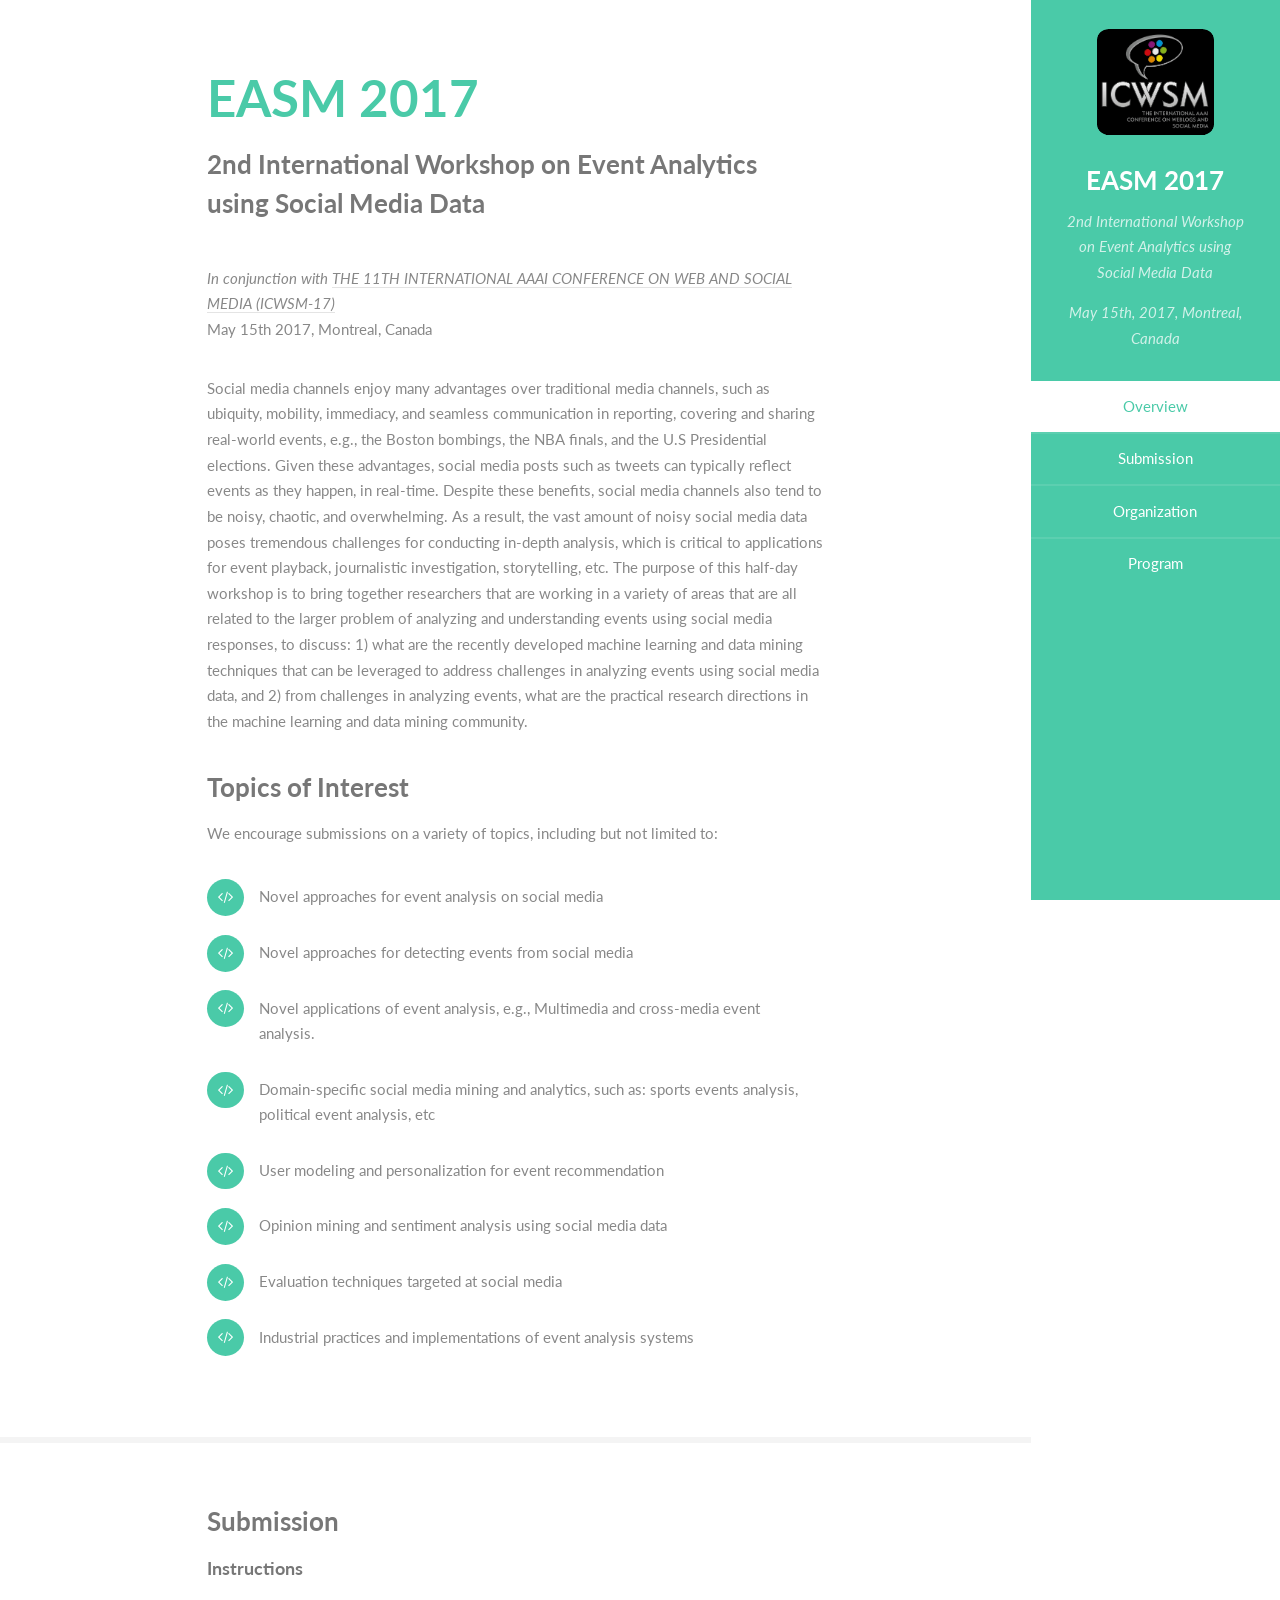
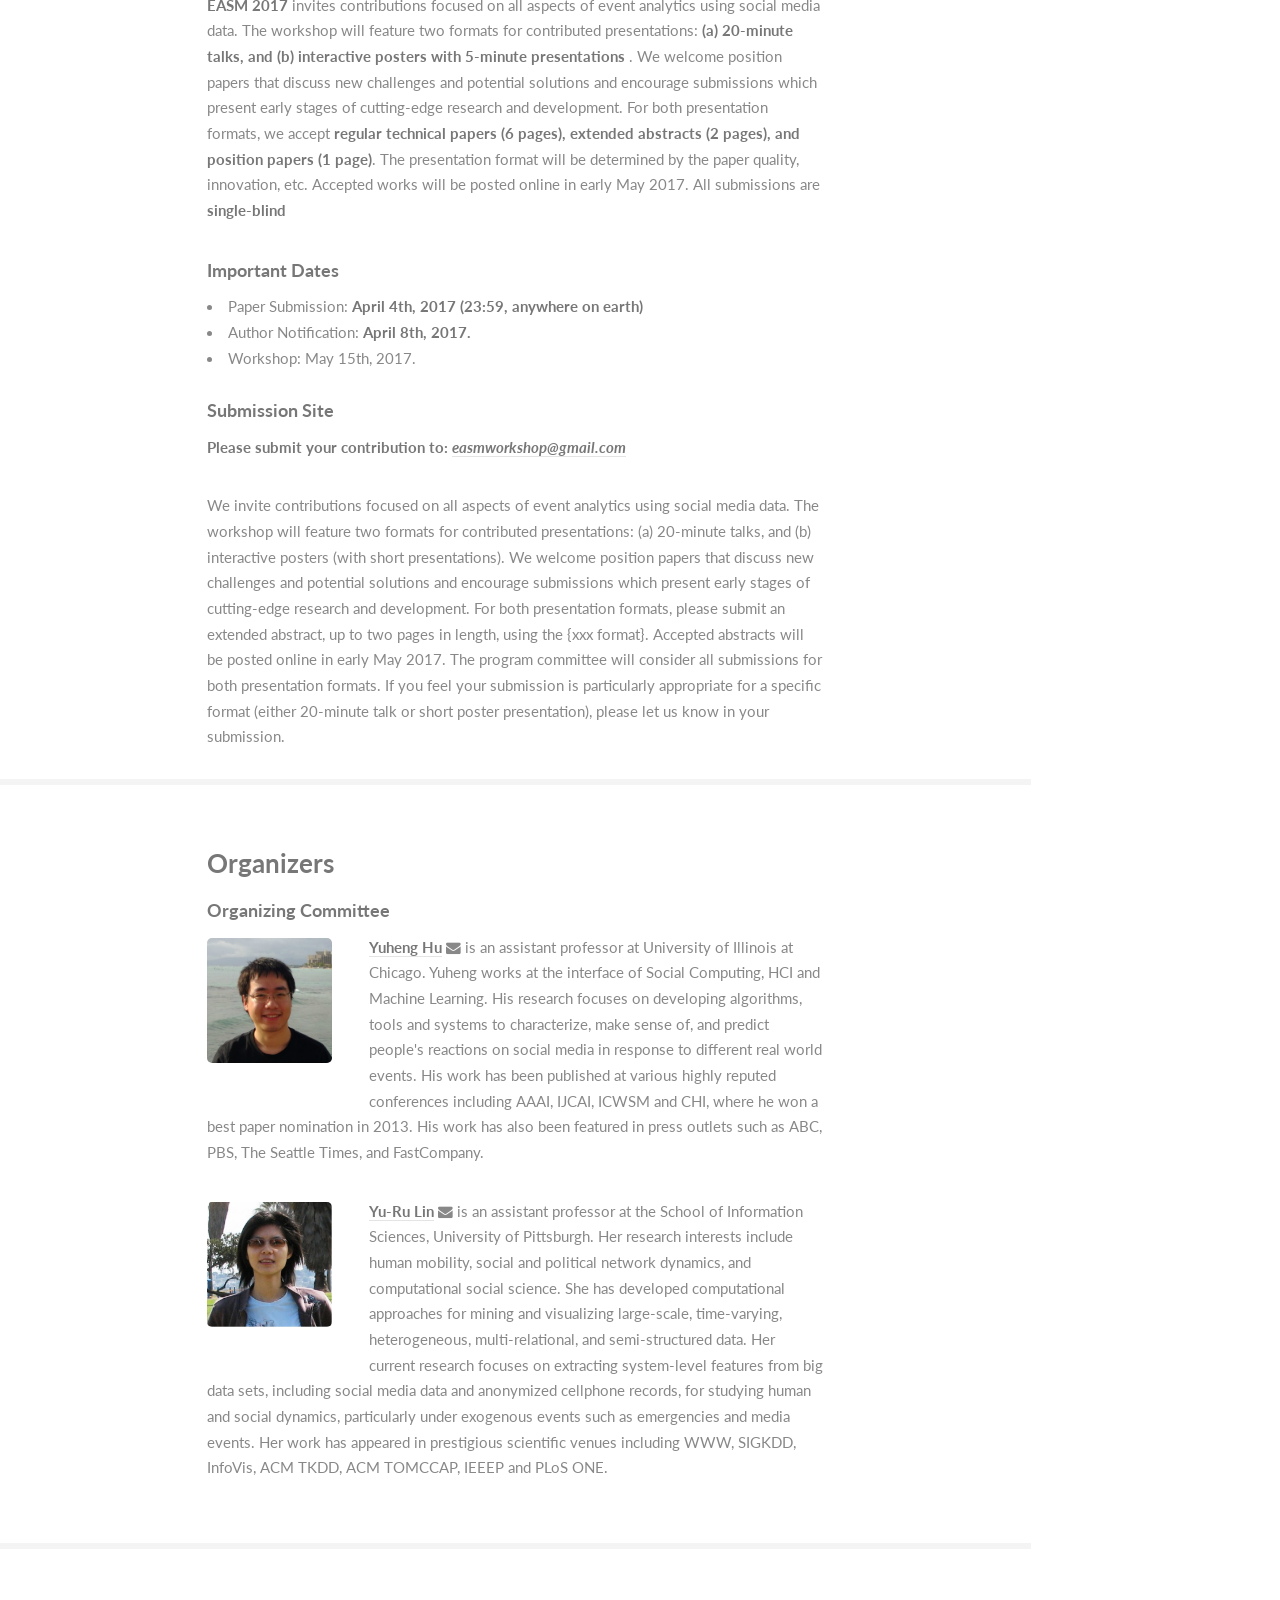
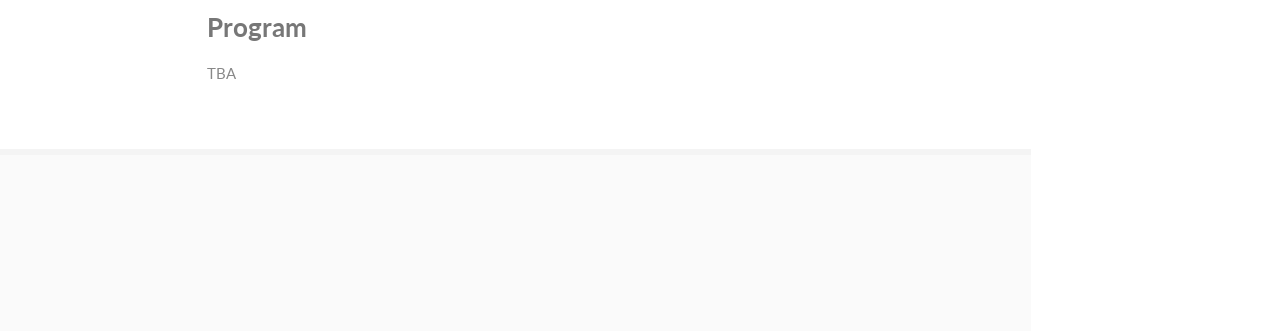
==== index.html @ 1b5650b8 "f" ====
<!DOCTYPE HTML>
<html>
	<head>
		<title>EASM 2017: 2nd International Workshop on Event Analytics using Social Media Data</title>
		<meta http-equiv="content-type" content="text/html; charset=utf-8" />
		<meta name="description" content="" />
		<meta name="keywords" content="" />
		<!--[if lte IE 8]><script src="css/ie/html5shiv.js"></script><![endif]-->
		<script src="js/jquery.min.js"></script>
		<script src="js/jquery.scrollzer.min.js"></script>
		<script src="js/jquery.scrolly.min.js"></script>
		<script src="js/skel.min.js"></script>
		<script src="js/skel-layers.min.js"></script>
		<script src="js/init.js"></script>
		<noscript>
			<link rel="stylesheet" href="css/skel.css" />
			<link rel="stylesheet" href="css/style.css" />
			<link rel="stylesheet" href="css/style-xlarge.css" />
		</noscript>
		<!--[if lte IE 8]><link rel="stylesheet" href="css/ie/v8.css" /><![endif]-->
	</head>
	<body>
		<div id="wrapper">

			<!-- Header -->
				<section id="header" class="skel-layers-fixed">
					<header>
						<span class="image avatar"><img src="images/icwsm.jpg" alt="" /></span>
						<h1 id="logo"><a href="#">EASM 2017</a></h1>
						<p>2nd International Workshop on Event Analytics using Social Media Data</p>
						<p>May 15th, 2017, Montreal, Canada
					</header>
					<nav id="nav">
						<ul>
							<li><a href="#one" class="active">Overview</a></li>
							<li><a href="#two">Submission</a></li>
							<li><a href="#three">Organization</a></li>
							<li><a href="#four">Program</a></li>
						</ul>
					</nav>
					<footer>
					</footer>
				</section>

			<!-- Main -->
				<div id="main">

					<!-- One -->
						<section id="one">
							<div class="container">
								<header class="major">
									<h2>EASM 2017</h2>
									<p>2nd International Workshop on Event Analytics using Social Media Data<br />
								</header>
								<p><i>In conjunction with <a href="http://www.icwsm.org/2017/index.php">THE 11TH INTERNATIONAL AAAI CONFERENCE ON WEB AND SOCIAL MEDIA (ICWSM-17) </a> </i> <br />
									May 15th 2017, Montreal, Canada</p>
								<p>Social media channels enjoy many advantages over traditional media channels, such as ubiquity, mobility, immediacy, and seamless communication in reporting, covering and sharing real-world events, e.g., the Boston bombings, the NBA finals, and the U.S Presidential elections. Given these advantages, social media posts such as tweets can typically reflect events as they happen, in real-time. Despite these benefits, social media channels also tend to be noisy, chaotic, and overwhelming. As a result, the vast amount of noisy social media data poses tremendous challenges for conducting in-depth analysis, which is critical to applications for event playback, journalistic investigation, storytelling, etc. 

								The purpose of this half-day workshop is to bring together researchers that are working in a variety of areas that are all related to the larger problem of analyzing and understanding events using social media responses, to discuss: 1) what are the recently developed machine learning and data mining techniques that can be leveraged to address challenges in analyzing events using social media data, and 2) from challenges in analyzing events, what are the practical research directions in the machine learning and data mining community. 
							</p>
							<h3>Topics of Interest</h3>
								<p>We encourage submissions on a variety of topics, including but not limited to:</p>
								<ul class="feature-icons2">
									<li class="fa-code">Novel approaches for event analysis on social media</li>
									<li class="fa-code">Novel approaches for detecting events from social media</li>
									<li class="fa-code"> Novel applications of event analysis, e.g., Multimedia and cross-media event analysis.
									<li class="fa-code"> Domain-specific social media mining and analytics, such as: sports events analysis, political event analysis, etc</li>
									<li class="fa-code"> User modeling and personalization for event recommendation</li>
									<li class="fa-code"> Opinion mining and sentiment analysis using social media data</li>
									<li class="fa-code"> Evaluation techniques targeted at social media</li>
									<li class="fa-code"> Industrial practices and implementations of event analysis systems</li>
								</ul>
							</div>

						</section>

					<!-- Two -->				
						<section id="two">
							<div class="container">
								<h3>Submission</h3>
								<h4>Instructions</h4>
								<p><b>EASM 2017</b> invites contributions focused on all aspects of event analytics using social media data. The workshop will feature two formats for contributed presentations: <b>(a) 20-minute talks, and (b) interactive posters with 5-minute presentations </b>. We welcome position papers that discuss new challenges and potential solutions and encourage submissions which present early stages of cutting-edge research and development. For both presentation formats, we accept <b>regular technical papers (6 pages), extended abstracts (2 pages), and position papers (1 page)</b>. The presentation format will be determined by the paper quality, innovation, etc. Accepted works will be posted online in early May 2017. All submissions are <b>single-blind</b></p>

								<h4>Important Dates</h4>
								<li>Paper Submission: <b>April 4th, 2017 (23:59, anywhere on earth)</b></li>
								<li>Author Notification: <b>April 8th, 2017.</b></li>
								<li>Workshop: May 15th, 2017.</li>


							</br>
								<h4>Submission Site </h4>
								<p><b>Please submit your contribution to: <a href='mailto: easmworkshop@gmail.com'><i>easmworkshop@gmail.com</i></a></b></p>
								 
We invite contributions focused on all aspects of event analytics using social media data. The workshop will feature two formats for contributed presentations: 
(a) 20-minute talks, and (b) interactive posters (with short presentations). We welcome position papers that discuss new challenges and potential solutions and encourage submissions which present early stages of cutting-edge research and development.

For both presentation formats, please submit an extended abstract, up to two pages in length, using the {xxx format}. Accepted abstracts will be posted online in early May 2017.

The program committee will consider all submissions for both presentation formats. If you feel your submission is particularly appropriate for a specific format (either 20-minute talk or short poster presentation), please let us know in your submission. 

							</div>
						</section>

					<!-- Four -->
						<section id="three">
							<div class="container">
								<h3>Organizers</h3>
								<h4>Organizing Committee</h4>
								<p><span class="image left"><img src="images/yh.jpg" alt="yh" height="125" width="125"></span>
								<a href="http://yuhenghu.com" target="blank"><b>Yuheng Hu</b></a>
								<a href="mailto:yuhenghu@gmail.com" class="icon fa-envelope" target="blank"><span class="label">Email</span></a> is an assistant professor at University of Illinois at Chicago. Yuheng works at the interface of Social Computing, HCI and Machine Learning. His research focuses on developing algorithms, tools and systems to characterize, make sense of, and predict people's reactions on social media in response to different real world events. His work has been published at various highly reputed conferences including AAAI, IJCAI, ICWSM and CHI, where he won a best paper nomination in 2013. His work has also been featured in press outlets such as ABC, PBS, The Seattle Times, and FastCompany. </p>

								<p><span class="image left"><img src="images/yr.jpg" alt="yr" height="125" width="125"></span>
								<a href="http://www.yurulin.com/" target="blank"><b>Yu-Ru Lin</b></a>
								<a href="mailto:yurulin@pitt.edu" class="icon fa-envelope" target="blank"><span class="label">Email</span></a> is an assistant professor at the School of Information Sciences, University of Pittsburgh. Her research interests include human mobility, social and political network dynamics, and computational social science. She has developed computational approaches for mining and visualizing large-scale, time-varying, heterogeneous, multi-relational, and semi-structured data. Her current research focuses on extracting system-level features from big data sets, including social media data and anonymized cellphone records, for studying human and social dynamics, particularly under exogenous events such as emergencies and media events. Her work has appeared in prestigious scientific venues including WWW, SIGKDD, InfoVis, ACM TKDD, ACM TOMCCAP, IEEEP and PLoS ONE.</p>
	
							</div>
						</section>

						<section id="four">
							<div class="container">
								<h3>Program</h3>
								<p>
								TBA
								</p>
							</div>
						</section>		
				
			<!-- Footer -->
				<section id="footer">
					<div class="container">
					
					</div>
				</section>

		</div>
	</body>
</html>
---- css/skel.css ----
/* Resets (http://meyerweb.com/eric/tools/css/reset/ | v2.0 | 20110126 | License: none (public domain)) */

	html,body,div,span,applet,object,iframe,h1,h2,h3,h4,h5,h6,p,blockquote,pre,a,abbr,acronym,address,big,cite,code,del,dfn,em,img,ins,kbd,q,s,samp,small,strike,strong,sub,sup,tt,var,b,u,i,center,dl,dt,dd,ol,ul,li,fieldset,form,label,legend,table,caption,tbody,tfoot,thead,tr,th,td,article,aside,canvas,details,embed,figure,figcaption,footer,header,hgroup,menu,nav,output,ruby,section,summary,time,mark,audio,video{margin:0;padding:0;border:0;font-size:100%;font:inherit;vertical-align:baseline;}article,aside,details,figcaption,figure,footer,header,hgroup,menu,nav,section{display:block;}body{line-height:1;}ol,ul{list-style:none;}blockquote,q{quotes:none;}blockquote:before,blockquote:after,q:before,q:after{content:'';content:none;}table{border-collapse:collapse;border-spacing:0;}body{-webkit-text-size-adjust:none}

/* Box Model */

	*, *:before, *:after {
		-moz-box-sizing: border-box;
		-webkit-box-sizing: border-box;
		box-sizing: border-box;
	}

/* Container */

	.container {
		margin-left: auto;
		margin-right: auto;

		/* width: (containers) */
		width: 45em;
	}

	/* Modifiers */

		/* 125% */
			.container.\31 25\25 {
				width: 100%;

				/* max-width: (containers * 1.25) */
				max-width: 56.25em;

				/* min-width: (containers) */
				min-width: 45em;
			}

		/* 75% */
			.container.\37 5\25 {

				/* width: (containers * 0.75) */
				width: 33.75em;

			}

		/* 50% */
			.container.\35 0\25 {

				/* width: (containers * 0.50) */
				width: 22.5em;

			}

		/* 25% */
			.container.\32 5\25 {

				/* width: (containers * 0.25) */
				width: 11.25em;

			}

/* Grid */

	.row {
		border-bottom: solid 1px transparent;
	}

	.row > * {
		float: left;
	}

	.row:after, .row:before {
		content: '';
		display: block;
		clear: both;
		height: 0;
	}

	.row.uniform > * > :first-child {
		margin-top: 0;
	}

	.row.uniform > * > :last-child {
		margin-bottom: 0;
	}

	/* Gutters */

		/* Normal */

			.row > * {
				/* padding: (gutters.horizontal) 0 0 (gutters.vertical) */
				padding: 0 0 0 2em;
			}

			.row {
				/* margin: -(gutters.horizontal) 0 -1px -(gutters.vertical) */
				margin: 0 0 -1px -2em;
			}

			.row.uniform > * {
				/* padding: (gutters.vertical) 0 0 (gutters.vertical) */
				padding: 2em 0 0 2em;
			}

			.row.uniform {
				/* margin: -(gutters.vertical) 0 -1px -(gutters.vertical) */
				margin: -2em 0 -1px -2em;
			}

		/* 200% */

			.row.\32 00\25 > * {
				/* padding: (gutters.horizontal) 0 0 (gutters.vertical) */
				padding: 0 0 0 4em;
			}

			.row.\32 00\25 {
				/* margin: -(gutters.horizontal) 0 -1px -(gutters.vertical) */
				margin: 0 0 -1px -4em;
			}

			.row.uniform.\32 00\25 > * {
				/* padding: (gutters.vertical) 0 0 (gutters.vertical) */
				padding: 4em 0 0 4em;
			}

			.row.uniform.\32 00\25 {
				/* margin: -(gutters.vertical) 0 -1px -(gutters.vertical) */
				margin: -4em 0 -1px -4em;
			}

		/* 150% */

			.row.\31 50\25 > * {
				/* padding: (gutters.horizontal) 0 0 (gutters.vertical) */
				padding: 0 0 0 1.5em;
			}

			.row.\31 50\25 {
				/* margin: -(gutters.horizontal) 0 -1px -(gutters.vertical) */
				margin: 0 0 -1px -1.5em;
			}

			.row.uniform.\31 50\25 > * {
				/* padding: (gutters.vertical) 0 0 (gutters.vertical) */
				padding: 1.5em 0 0 1.5em;
			}

			.row.uniform.\31 50\25 {
				/* margin: -(gutters.vertical) 0 -1px -(gutters.vertical) */
				margin: -1.5em 0 -1px -1.5em;
			}

		/* 50% */

			.row.\35 0\25 > * {
				/* padding: (gutters.horizontal) 0 0 (gutters.vertical) */
				padding: 0 0 0 1em;
			}

			.row.\35 0\25 {
				/* margin: -(gutters.horizontal) 0 -1px -(gutters.vertical) */
				margin: 0 0 -1px -1em;
			}

			.row.uniform.\35 0\25 > * {
				/* padding: (gutters.vertical) 0 0 (gutters.vertical) */
				padding: 1em 0 0 1em;
			}

			.row.uniform.\35 0\25 {
				/* margin: -(gutters.vertical) 0 -1px -(gutters.vertical) */
				margin: -1em 0 -1px -1em;
			}

		/* 25% */

			.row.\32 5\25 > * {
				/* padding: (gutters.horizontal) 0 0 (gutters.vertical) */
				padding: 0 0 0 0.5em;
			}

			.row.\32 5\25 {
				/* margin: -(gutters.horizontal) 0 -1px -(gutters.vertical) */
				margin: 0 0 -1px -0.5em;
			}

			.row.uniform.\32 5\25 > * {
				/* padding: (gutters.vertical) 0 0 (gutters.vertical) */
				padding: 0.5em 0 0 0.5em;
			}

			.row.uniform.\32 5\25 {
				/* margin: -(gutters.vertical) 0 -1px -(gutters.vertical) */
				margin: -0.5em 0 -1px -0.5em;
			}

		/* 0% */

			.row.\30 \25 > * {
				padding: 0;
			}

			.row.\30 \25 {
				margin: 0 0 -1px 0;
			}

	/* Cells */

		.\31 2u, .\31 2u\24 { width: 100%; clear: none; margin-left: 0; }
		.\31 1u, .\31 1u\24 { width: 91.6666666667%; clear: none; margin-left: 0; }
		.\31 0u, .\31 0u\24 { width: 83.3333333333%; clear: none; margin-left: 0; }
		.\39 u, .\39 u\24 { width: 75%; clear: none; margin-left: 0; }
		.\38 u, .\38 u\24 { width: 66.6666666667%; clear: none; margin-left: 0; }
		.\37 u, .\37 u\24 { width: 58.3333333333%; clear: none; margin-left: 0; }
		.\36 u, .\36 u\24 { width: 50%; clear: none; margin-left: 0; }
		.\35 u, .\35 u\24 { width: 41.6666666667%; clear: none; margin-left: 0; }
		.\34 u, .\34 u\24 { width: 33.3333333333%; clear: none; margin-left: 0; }
		.\33 u, .\33 u\24 { width: 25%; clear: none; margin-left: 0; }
		.\32 u, .\32 u\24 { width: 16.6666666667%; clear: none; margin-left: 0; }
		.\31 u, .\31 u\24 { width: 8.3333333333%; clear: none; margin-left: 0; }

		.\31 2u\24 + *,
		.\31 1u\24 + *,
		.\31 0u\24 + *,
		.\39 u\24 + *,
		.\38 u\24 + *,
		.\37 u\24 + *,
		.\36 u\24 + *,
		.\35 u\24 + *,
		.\34 u\24 + *,
		.\33 u\24 + *,
		.\32 u\24 + *,
		.\31 u\24 + * {
			clear: left;
		}

		.\-11u { margin-left: 91.6666666667% }
		.\-10u { margin-left: 83.3333333333% }
		.\-9u { margin-left: 75% }
		.\-8u { margin-left: 66.6666666667% }
		.\-7u { margin-left: 58.3333333333% }
		.\-6u { margin-left: 50% }
		.\-5u { margin-left: 41.6666666667% }
		.\-4u { margin-left: 33.3333333333% }
		.\-3u { margin-left: 25% }
		.\-2u { margin-left: 16.6666666667% }
		.\-1u { margin-left: 8.3333333333% }
---- css/style.css ----
@charset "UTF-8";
@import url(font-awesome.min.css);
@import url("http://fonts.googleapis.com/css?family=Lato:400,400italic,700,700italic|Source+Code+Pro:400");

/*
	Read Only by HTML5 UP
	html5up.net | @n33co
	Free for personal and commercial use under the CCA 3.0 license (html5up.net/license)
*/

/* Basic */

	body {
		background: #fff;
	}

	body, input, select, textarea {
		color: #888;
		font-family: "Lato", sans-serif;
		font-size: 16pt;
		font-weight: 400;
		line-height: 1.75em;
	}

	a {
		-moz-transition: color 0.2s ease-in-out, border-color 0.2s ease-in-out;
		-webkit-transition: color 0.2s ease-in-out, border-color 0.2s ease-in-out;
		-o-transition: color 0.2s ease-in-out, border-color 0.2s ease-in-out;
		-ms-transition: color 0.2s ease-in-out, border-color 0.2s ease-in-out;
		transition: color 0.2s ease-in-out, border-color 0.2s ease-in-out;
		border-bottom: solid 1px #e4e4e4;
		color: inherit;
		text-decoration: none;
	}

		a:hover {
			border-bottom-color: transparent;
			color: #4acaa8 !important;
		}

	strong, b {
		color: #777;
		font-weight: 700;
	}

	em, i {
		font-style: italic;
	}

	p {
		margin: 0 0 2.25em 0;
	}

	h1, h2, h3, h4, h5, h6 {
		color: #777;
		font-weight: 700;
		line-height: 1em;
		margin: 0 0 0.5625em 0;
	}

		h1 a, h2 a, h3 a, h4 a, h5 a, h6 a {
			border: 0;
			color: inherit;
			text-decoration: none;
		}

	h2 {
		font-size: 2em;
		line-height: 1.5em;
	}

	h3 {
		font-size: 1.75em;
		line-height: 1.5em;
	}

	h4 {
		font-size: 1.25em;
		line-height: 1.5em;
	}

	h5 {
		font-size: 0.9em;
		line-height: 1.5em;
	}

	h6 {
		font-size: 0.7em;
		line-height: 1.5em;
	}

	sub {
		font-size: 0.8em;
		position: relative;
		top: 0.5em;
	}

	sup {
		font-size: 0.8em;
		position: relative;
		top: -0.5em;
	}

	hr {
		border: 0;
		border-bottom: solid 2px #f4f4f4;
		margin: 2.25em 0;
	}

		hr.major {
			margin: 3.375em 0;
		}

	blockquote {
		border-left: solid 8px #e4e4e4;
		font-style: italic;
		margin: 0 0 2.25em 0;
		padding: 0.5em 0 0.5em 2em;
	}

	code {
		background: #555;
		border-radius: 5px;
		color: #fff;
		font-family: "Source Code Pro", monospace;
		font-size: 0.9em;
		margin: 0 0.25em;
		padding: 0.25em 0.65em;
	}

	pre {
		font-family: "Source Code Pro", monospace;
		font-size: 0.9em;
		margin: 0 0 2.25em 0;
	}

		pre code {
			-webkit-overflow-scrolling: touch;
			display: block;
			line-height: 1.5em;
			overflow-x: auto;
			padding: 1em 1.5em;
		}

	.align-left {
		text-align: left;
	}

	.align-center {
		text-align: center;
	}

	.align-right {
		text-align: right;
	}

/* Section/Article */

	section.special, article.special {
		text-align: center;
	}

	header p {
		color: #aaa;
		position: relative;
		margin: 0 0 1.6875em 0;
	}

	header h2 + p {
		font-size: 1.25em;
		margin-top: -0.5em;
		line-height: 1.5em;
	}

	header h3 + p {
		font-size: 1.1em;
		margin-top: -0.35em;
		line-height: 1.5em;
	}

	header h4 + p,
	header h5 + p,
	header h6 + p {
		font-size: 0.9em;
		margin-top: -0.25em;
		line-height: 1.5em;
	}

	header.major h2 {
		color: #4acaa8;
		font-size: 3.5em;
	}

		header.major h2 + p {
			color: #777;
			font-size: 1.75em;
			font-weight: 700;
			margin-top: -0.75em;
		}

/* Form */

	form {
		margin: 0 0 2.25em 0;
	}

	label {
		color: #777;
		display: block;
		font-size: 0.9em;
		font-weight: 700;
		margin: 0 0 1.125em 0;
	}

	input::-moz-focus-inner {
		border: 0;
		padding: 0;
	}

	input[type="text"],
	input[type="password"],
	input[type="email"],
	select,
	textarea {
		-moz-appearance: none;
		-webkit-appearance: none;
		-o-appearance: none;
		-ms-appearance: none;
		appearance: none;
		border-radius: 5px;
		border: none;
		border: solid 2px #e4e4e4;
		color: inherit;
		display: block;
		outline: 0;
		padding: 0 1em;
		text-decoration: none;
		width: 100%;
	}

		input[type="text"]:invalid,
		input[type="password"]:invalid,
		input[type="email"]:invalid,
		select:invalid,
		textarea:invalid {
			box-shadow: none;
		}

		input[type="text"]:focus,
		input[type="password"]:focus,
		input[type="email"]:focus,
		select:focus,
		textarea:focus {
			border-color: #4acaa8;
		}

	.select-wrapper {
		text-decoration: none;
		display: block;
		position: relative;
	}

		.select-wrapper:before {
			content: '\f078';
			-moz-osx-font-smoothing: grayscale;
			-webkit-font-smoothing: antialiased;
			font-family: FontAwesome;
			font-style: normal;
			font-weight: normal;
			text-transform: none !important;
		}

		.select-wrapper:before {
			color: #e4e4e4;
			display: block;
			height: 2.75em;
			line-height: 2.75em;
			pointer-events: none;
			position: absolute;
			right: 0;
			text-align: center;
			top: 0;
			width: 2.75em;
		}

		.select-wrapper select::-ms-expand {
			display: none;
		}

	input[type="text"],
	input[type="password"],
	input[type="email"],
	select {
		height: 2.75em;
	}

	textarea {
		padding: 0.75em 1em;
	}

	input[type="checkbox"],
	input[type="radio"] {
		-moz-appearance: none;
		-webkit-appearance: none;
		-o-appearance: none;
		-ms-appearance: none;
		appearance: none;
		display: block;
		float: left;
		margin-right: -2em;
		opacity: 0;
		width: 1em;
		z-index: -1;
	}

		input[type="checkbox"] + label,
		input[type="radio"] + label {
			text-decoration: none;
			color: #888;
			cursor: pointer;
			display: inline-block;
			font-size: 1em;
			font-weight: 400;
			padding-left: 2.4em;
			padding-right: 0.75em;
			position: relative;
		}

			input[type="checkbox"] + label:before,
			input[type="radio"] + label:before {
				-moz-osx-font-smoothing: grayscale;
				-webkit-font-smoothing: antialiased;
				font-family: FontAwesome;
				font-style: normal;
				font-weight: normal;
				text-transform: none !important;
			}

			input[type="checkbox"] + label:before,
			input[type="radio"] + label:before {
				background: #fafafa;
				border-radius: 5px;
				border: solid 2px #e4e4e4;
				content: '';
				display: inline-block;
				height: 1.65em;
				left: 0;
				line-height: 1.58125em;
				position: absolute;
				text-align: center;
				top: 0;
				width: 1.65em;
			}

		input[type="checkbox"]:checked + label:before,
		input[type="radio"]:checked + label:before {
			background: #989898;
			border-color: #989898;
			color: #ffffff;
			content: '\f00c';
		}

		input[type="checkbox"]:focus + label:before,
		input[type="radio"]:focus + label:before {
			border-color: #4acaa8;
		}

	input[type="checkbox"] + label:before {
		border-radius: 5px;
	}

	input[type="radio"] + label:before {
		border-radius: 100%;
	}

	::-webkit-input-placeholder {
		color: #aaa !important;
		font-style: italic;
		opacity: 1.0;
	}

	:-moz-placeholder {
		color: #aaa !important;
		font-style: italic;
		opacity: 1.0;
	}

	::-moz-placeholder {
		color: #aaa !important;
		font-style: italic;
		opacity: 1.0;
	}

	:-ms-input-placeholder {
		color: #aaa !important;
		font-style: italic;
		opacity: 1.0;
	}

	.formerize-placeholder {
		color: #aaa !important;
		font-style: italic;
		opacity: 1.0;
	}

/* Box */

	.box {
		border-radius: 5px;
		border: solid 2px #e4e4e4;
		margin-bottom: 2.25em;
		padding: 1.5em;
	}

		.box > :last-child,
		.box > :last-child > :last-child,
		.box > :last-child > :last-child > :last-child {
			margin-bottom: 0;
		}

		.box.alt {
			border: 0;
			border-radius: 0;
			padding: 0;
		}

/* Icon */

	.icon {
		text-decoration: none;
		border-bottom: none;
		position: relative;
	}

		.icon:before {
			-moz-osx-font-smoothing: grayscale;
			-webkit-font-smoothing: antialiased;
			font-family: FontAwesome;
			font-style: normal;
			font-weight: normal;
			text-transform: none !important;
		}

		.icon > .label {
			display: none;
		}

/* Image */

	.image {
		border-radius: 5px;
		border: 0;
		display: inline-block;
		position: relative;
	}

		.image img {
			border-radius: 5px;
			display: block;
		}

		.image.left {
			float: left;
			margin: 0 2.5em 2em 0;
			top: 0.25em;
		}

		.image.right {
			float: right;
			margin: 0 0 2em 2.5em;
			top: 0.25em;
		}

		.image.fit {
			display: block;
			margin: 0 0 2.25em 0;
			width: 100%;
		}

			.image.fit img {
				display: block;
				width: 100%;
			}

		.image.avatar {
			border-radius: 10%;
			overflow: hidden;
		}

			.image.avatar img {
				border-radius: 10%;
				display: block;
				width: 100%;
			}

/* List */

	ol {
		list-style: decimal;
		margin: 0 0 2.25em 0;
		padding-left: 1.25em;
	}

		ol li {
			padding-left: 0.25em;
		}

	ul {
		list-style: disc;
		margin: 0 0 2.25em 0;
		padding-left: 1em;
	}

		ul li {
			padding-left: 0.5em;
		}

		ul.alt {
			list-style: none;
			padding-left: 0;
		}

			ul.alt li {
				border-top: solid 2px #f4f4f4;
				padding: 0.5em 0;
			}

				ul.alt li:first-child {
					border-top: 0;
					padding-top: 0;
				}

		ul.feature-icons2 {
			list-style: none;
			padding-left: 0;
		}

			ul.feature-icons2 li {
				text-decoration: none;
				display: inline-block;
				margin: 0 0 1.6875em 0;
				padding: 0.35em 0 0 3.5em;
				position: relative;
				width: 98%;
			}

				ul.feature-icons2 li:before {
					-moz-osx-font-smoothing: grayscale;
					-webkit-font-smoothing: antialiased;
					font-family: FontAwesome;
					font-style: normal;
					font-weight: normal;
					text-transform: none !important;
				}

				ul.feature-icons2 li:before {
					background: #4acaa8;
					border-radius: 100%;
					color: #ffffff;
					display: block;
					height: 2.5em;
					left: 0;
					line-height: 2.5em;
					position: absolute;
					text-align: center;
					top: 0;
					width: 2.5em;
				}

		ul.feature-icons {
			list-style: none;
			padding-left: 0;
		}

			ul.feature-icons li {
				text-decoration: none;
				display: inline-block;
				margin: 0 0 1.6875em 0;
				padding: 0.35em 0 0 3.5em;
				position: relative;
				width: 48%;
			}

				ul.feature-icons li:before {
					-moz-osx-font-smoothing: grayscale;
					-webkit-font-smoothing: antialiased;
					font-family: FontAwesome;
					font-style: normal;
					font-weight: normal;
					text-transform: none !important;
				}

				ul.feature-icons li:before {
					background: #4acaa8;
					border-radius: 100%;
					color: #ffffff;
					display: block;
					height: 2.5em;
					left: 0;
					line-height: 2.5em;
					position: absolute;
					text-align: center;
					top: 0;
					width: 2.5em;
				}

		ul.icons {
			cursor: default;
			list-style: none;
			padding-left: 0;
		}

			ul.icons li {
				display: inline-block;
				padding: 0 1em 0 0;
			}

				ul.icons li:last-child {
					padding-right: 0 !important;
				}

				ul.icons li .icon:before {
					font-size: 1.25em;
				}

		ul.actions {
			cursor: default;
			list-style: none;
			padding-left: 0;
		}

			ul.actions li {
				display: inline-block;
				padding: 0 1.125em 0 0;
				vertical-align: middle;
			}

				ul.actions li:last-child {
					padding-right: 0;
				}

			ul.actions.small li {
				padding: 0 0.5625em 0 0;
			}

			ul.actions.vertical li {
				display: block;
				padding: 1.125em 0 0 0;
			}

				ul.actions.vertical li:first-child {
					padding-top: 0;
				}

				ul.actions.vertical li > * {
					margin-bottom: 0;
				}

			ul.actions.vertical.small li {
				padding: 0.5625em 0 0 0;
			}

				ul.actions.vertical.small li:first-child {
					padding-top: 0;
				}

			ul.actions.fit {
				display: table;
				margin-left: -1.125em;
				padding: 0;
				table-layout: fixed;
				width: calc(100% + 1.125em);
			}

				ul.actions.fit li {
					display: table-cell;
					padding: 0 0 0 1.125em;
				}

					ul.actions.fit li > * {
						margin-bottom: 0;
					}

				ul.actions.fit.small {
					margin-left: -0.5625em;
					width: calc(100% + 0.5625em);
				}

					ul.actions.fit.small li {
						padding: 0 0 0 0.5625em;
					}

	dl {
		margin: 0 0 2.25em 0;
	}

/* Table */

	.table-wrapper {
		-webkit-overflow-scrolling: touch;
		overflow-x: auto;
	}

	table {
		margin: 0 0 2.25em 0;
		width: 100%;
	}

		table tbody tr {
			border: solid 2px #f4f4f4;
			border-left: 0;
			border-right: 0;
		}

			table tbody tr:nth-child(2n + 1) {
				background-color: #fafafa;
			}

		table td {
			padding: 0.75em 0.75em;
		}

		table th {
			color: #777;
			font-size: 0.9em;
			font-weight: 700;
			padding: 0 0.75em 0.75em 0.75em;
			text-align: left;
		}

		table thead {
			border-bottom: solid 4px #e4e4e4;
		}

		table tfoot {
			border-top: solid 4px #e4e4e4;
		}

		table.alt {
			border-collapse: separate;
		}

			table.alt tbody tr td {
				border: solid 2px #e4e4e4;
				border-left-width: 0;
				border-top-width: 0;
			}

				table.alt tbody tr td:first-child {
					border-left-width: 2px;
				}

			table.alt tbody tr:first-child td {
				border-top-width: 2px;
			}

			table.alt thead {
				border-bottom: 0;
			}

			table.alt tfoot {
				border-top: 0;
			}

/* Button */

	input[type="submit"],
	input[type="reset"],
	input[type="button"],
	.button {
		-moz-appearance: none;
		-webkit-appearance: none;
		-o-appearance: none;
		-ms-appearance: none;
		appearance: none;
		-moz-transition: background-color 0.2s ease-in-out, color 0.2s ease-in-out;
		-webkit-transition: background-color 0.2s ease-in-out, color 0.2s ease-in-out;
		-o-transition: background-color 0.2s ease-in-out, color 0.2s ease-in-out;
		-ms-transition: background-color 0.2s ease-in-out, color 0.2s ease-in-out;
		transition: background-color 0.2s ease-in-out, color 0.2s ease-in-out;
		background-color: #989898;
		border-radius: 5px;
		border: 0;
		color: #ffffff !important;
		cursor: pointer;
		display: inline-block;
		font-weight: 700;
		height: 2.75em;
		line-height: 2.75em;
		padding: 0 1.5em;
		text-align: center;
		text-decoration: none;
		white-space: nowrap;
	}

		input[type="submit"]:hover,
		input[type="reset"]:hover,
		input[type="button"]:hover,
		.button:hover {
			background-color: #a5a5a5;
			color: #ffffff !important;
		}

		input[type="submit"]:active,
		input[type="reset"]:active,
		input[type="button"]:active,
		.button:active {
			background-color: #8b8b8b;
		}

		input[type="submit"].icon,
		input[type="reset"].icon,
		input[type="button"].icon,
		.button.icon {
			padding-left: 1.35em;
		}

			input[type="submit"].icon:before,
			input[type="reset"].icon:before,
			input[type="button"].icon:before,
			.button.icon:before {
				margin-right: 0.5em;
			}

		input[type="submit"].fit,
		input[type="reset"].fit,
		input[type="button"].fit,
		.button.fit {
			display: block;
			margin: 0 0 1.125em 0;
			width: 100%;
		}

		input[type="submit"].small,
		input[type="reset"].small,
		input[type="button"].small,
		.button.small {
			font-size: 0.8em;
		}

		input[type="submit"].big,
		input[type="reset"].big,
		input[type="button"].big,
		.button.big {
			font-size: 1.35em;
		}

		input[type="submit"].alt,
		input[type="reset"].alt,
		input[type="button"].alt,
		.button.alt {
			background-color: transparent;
			box-shadow: inset 0 0 0 2px #e4e4e4;
			color: #777 !important;
		}

			input[type="submit"].alt:hover,
			input[type="reset"].alt:hover,
			input[type="button"].alt:hover,
			.button.alt:hover {
				background-color: #f4f4f4;
				color: #777 !important;
			}

			input[type="submit"].alt:active,
			input[type="reset"].alt:active,
			input[type="button"].alt:active,
			.button.alt:active {
				background-color: #eaeaea;
			}

			input[type="submit"].alt.icon:before,
			input[type="reset"].alt.icon:before,
			input[type="button"].alt.icon:before,
			.button.alt.icon:before {
				color: #aaa;
			}

		input[type="submit"].special,
		input[type="reset"].special,
		input[type="button"].special,
		.button.special {
			background-color: #4acaa8;
			color: #ffffff !important;
		}

			input[type="submit"].special:hover,
			input[type="reset"].special:hover,
			input[type="button"].special:hover,
			.button.special:hover {
				background-color: #5ed0b1;
			}

			input[type="submit"].special:active,
			input[type="reset"].special:active,
			input[type="button"].special:active,
			.button.special:active {
				background-color: #39c29d;
			}

		input[type="submit"].disabled, input[type="submit"]:disabled,
		input[type="reset"].disabled,
		input[type="reset"]:disabled,
		input[type="button"].disabled,
		input[type="button"]:disabled,
		.button.disabled,
		.button:disabled {
			background-color: #888 !important;
			box-shadow: inset 0 -0.15em 0 0 rgba(0, 0, 0, 0.15);
			color: #fff !important;
			cursor: default;
			opacity: 0.25;
		}

/* Features */

	.features article {
		border-top: solid 3px #f4f4f4;
		margin-bottom: 2.25em;
		padding-top: 2.25em;
	}

		.features article:first-child {
			border-top: 0;
			padding-top: 0;
		}

		.features article .image {
			display: inline-block;
			padding-right: 2.5em;
			vertical-align: middle;
			width: 48%;
		}

			.features article .image img {
				display: block;
				width: 100%;
			}

		.features article .inner {
			display: inline-block;
			vertical-align: middle;
			width: 50%;
		}

			.features article .inner > :last-child {
				margin-bottom: 0;
			}

/* Header */

	#header {
		background: #4acaa8;
		color: #d1f1e9;
		height: 100%;
		position: fixed;
		text-align: center;
		top: 0;
		width: 23em;
		right: 0;
	}

		#header h1, #header h2, #header h3, #header h4, #header h5, #header h6 {
			color: #ffffff;
		}

			#header h1 a, #header h2 a, #header h3 a, #header h4 a, #header h5 a, #header h6 a {
				color: #ffffff;
			}

		#header header p {
			color: #b6e9dc;
		}

		#header a {
			color: #d1f1e9;
		}

			#header a:hover {
				color: #ffffff !important;
			}

		#header > header {
			padding: 3em;
		}

			#header > header .avatar {
				display: block;
				margin: 0 auto 2.25em auto;
				width: 8em;
			}

			#header > header h1 {
				font-size: 1.75em;
				margin: 0;
			}

			#header > header p {
				color: #d1f1e9;
				font-style: italic;
				margin: 1em 0 0 0;
			}

		#header > footer {
			bottom: 0;
			left: 0;
			padding: 2em;
			position: absolute;
			width: 100%;
		}

			#header > footer .icons {
				margin: 0;
			}

				#header > footer .icons li a {
					color: #b6e9dc;
				}

		#header > nav ul {
			list-style: none;
			margin: 0;
			padding: 0;
		}

			#header > nav ul li {
				border-top: solid 2px #5ccfb0;
				display: block;
				padding: 0;
			}

				#header > nav ul li a {
					-moz-transition: none;
					-webkit-transition: none;
					-o-transition: none;
					-ms-transition: none;
					transition: none;
					border: 0;
					color: #ffffff !important;
					display: block;
					padding: 0.85em 0;
					text-decoration: none;
				}

					#header > nav ul li a.active {
						background: #fff;
						color: #4acaa8 !important;
					}

				#header > nav ul li:first-child {
					border-top: 0;
				}

/* Wrapper */

	#wrapper {
		background: #fff;
		padding-right: 23em;
	}

/* Main */

	#main > section {
		border-top: solid 6px #f4f4f4;
	}

		#main > section > .container {
			padding: 6em 0 4em 0;
		}

		#main > section:first-child {
			border-top: 0;
		}

/* One */

	#one:before {
		/*background-image: url("../images/banner.jpg");*/
		background-position: top right;
		background-repeat: no-repeat;
		background-size: cover;
		content: '';
		display: block;
		height: 0em;
		width: 100%;
	}

/* Footer */

	#footer {
		background: #fafafa;
		border-top: 0;
		color: #c0c0c0;
		overflow: hidden;
		padding: 4em 0 2em 0;
	}

		#footer .copyright {
			line-height: 1em;
			list-style: none;
			padding: 0;
		}

			#footer .copyright li {
				border-left: solid 1px #d4d4d4;
				display: inline-block;
				font-size: 0.8em;
				margin-left: 1em;
				padding-left: 1em;
			}

				#footer .copyright li:first-child {
					border-left: 0;
					margin-left: 0;
					padding-left: 0;
				}

				#footer .copyright li a {
					color: inherit;
				}
---- css/style-xlarge.css ----
/*
	Read Only by HTML5 UP
	html5up.net | @n33co
	Free for personal and commercial use under the CCA 3.0 license (html5up.net/license)
*/

/* Basic */

	body, input, select, textarea {
		font-size: 11pt;
	}

/* Header */

	#header {
		width: 17em;
	}

		#header > header {
			padding: 2em;
		}

		#header > footer {
			padding: 1.5em;
		}

/* Wrapper */

	#wrapper {
		padding-right: 17em;
	}

/* Main */

	#main > section > .container {
		padding: 4em 0 2em 0;
	}
---- css/ie/v8.css ----
/*
	Read Only by HTML5 UP
	html5up.net | @n33co
	Free for personal and commercial use under the CCA 3.0 license (html5up.net/license)
*/

/* Basic */

	code,
	input[type="text"],
	input[type="password"],
	input[type="email"],
	select,
	textarea,
	.box,
	.image,
	.image img,
	input[type="submit"],
	input[type="reset"],
	input[type="button"],
	.button {
		position: relative;
		-ms-behavior: url("css/ie/PIE.htc");
	}

/* Form */

	input[type="text"],
	input[type="password"],
	input[type="email"],
	select {
		line-height: 2.75em;
	}

	input[type="checkbox"],
	input[type="radio"] {
		-moz-appearance: normal;
		-webkit-appearance: normal;
		-o-appearance: normal;
		-ms-appearance: normal;
		appearance: normal;
	}

		input[type="checkbox"] + label,
		input[type="radio"] + label {
			padding: 0 0 0 1.5em;
		}

			input[type="checkbox"] + label:before,
			input[type="radio"] + label:before {
				display: none;
			}

/* Button */

	input[type="submit"].alt,
	input[type="reset"].alt,
	input[type="button"].alt,
	.button.alt {
		border: solid 2px #e4e4e4;
	}
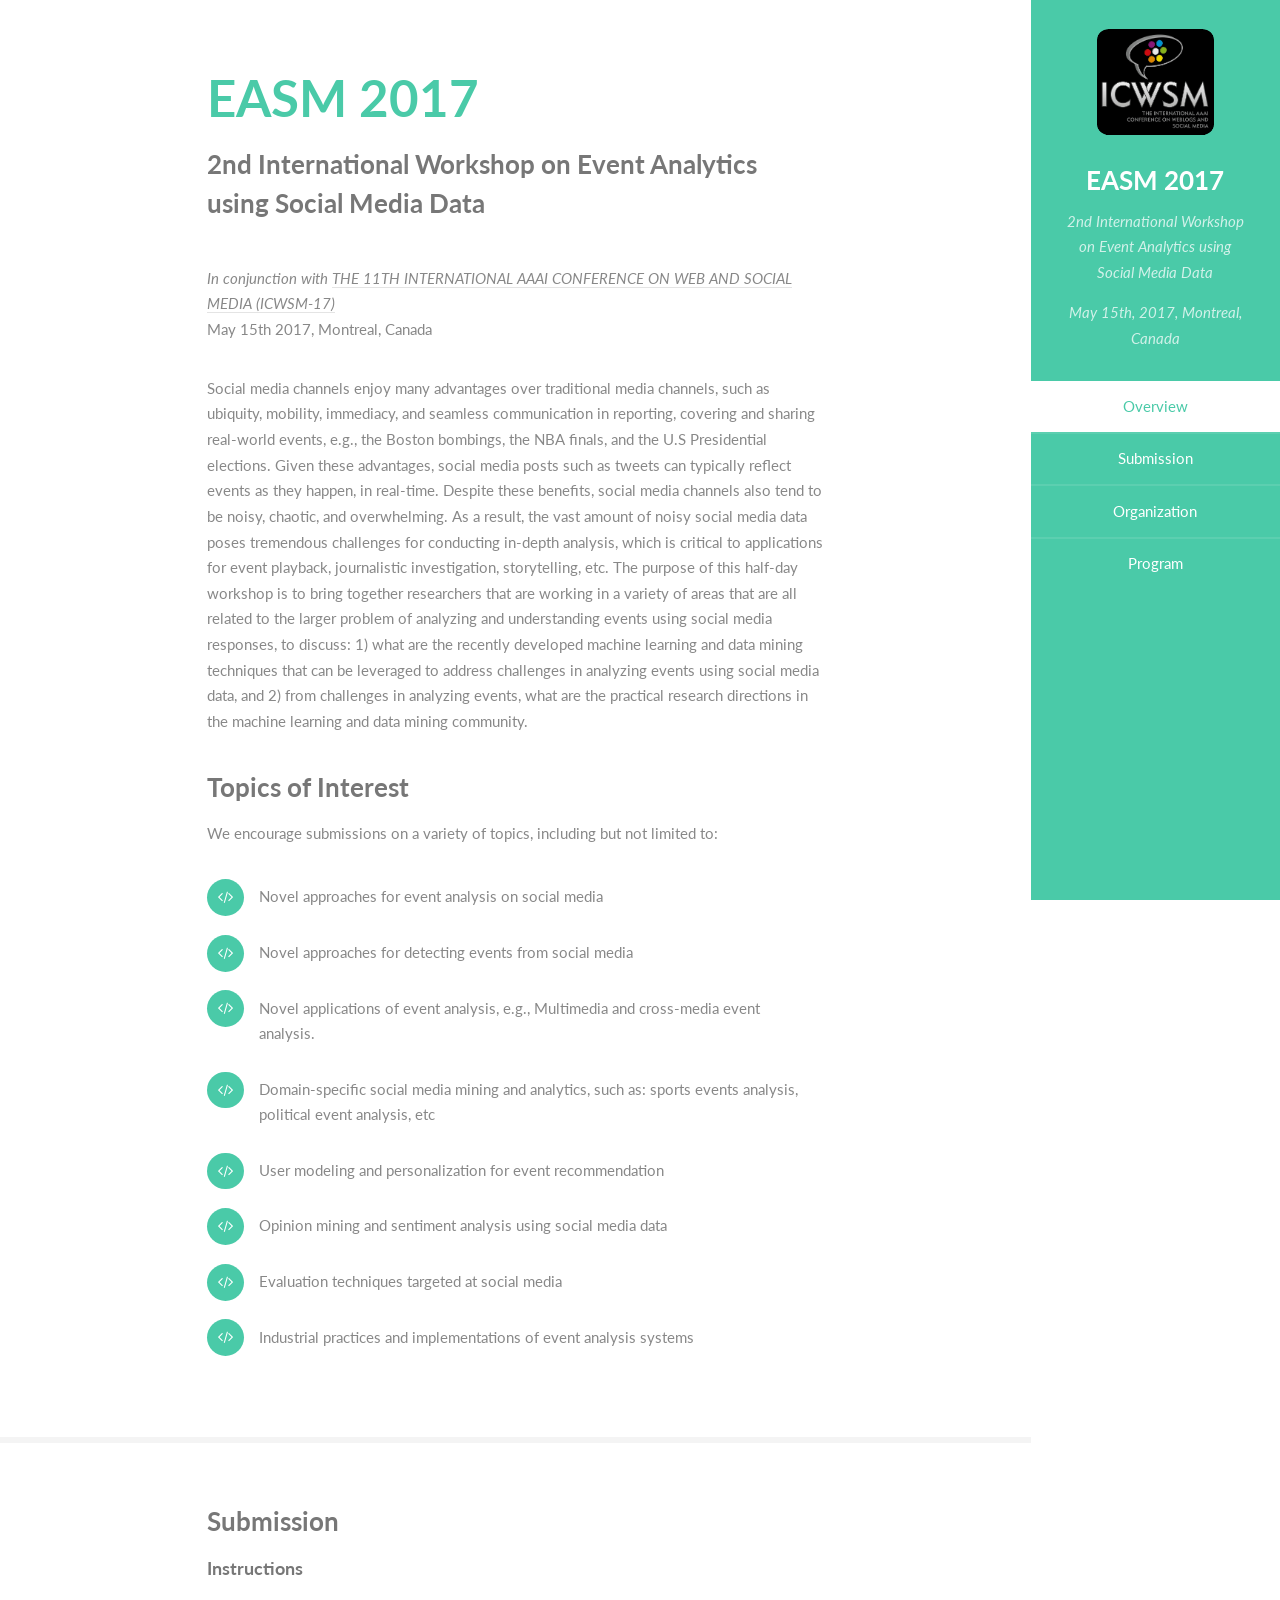
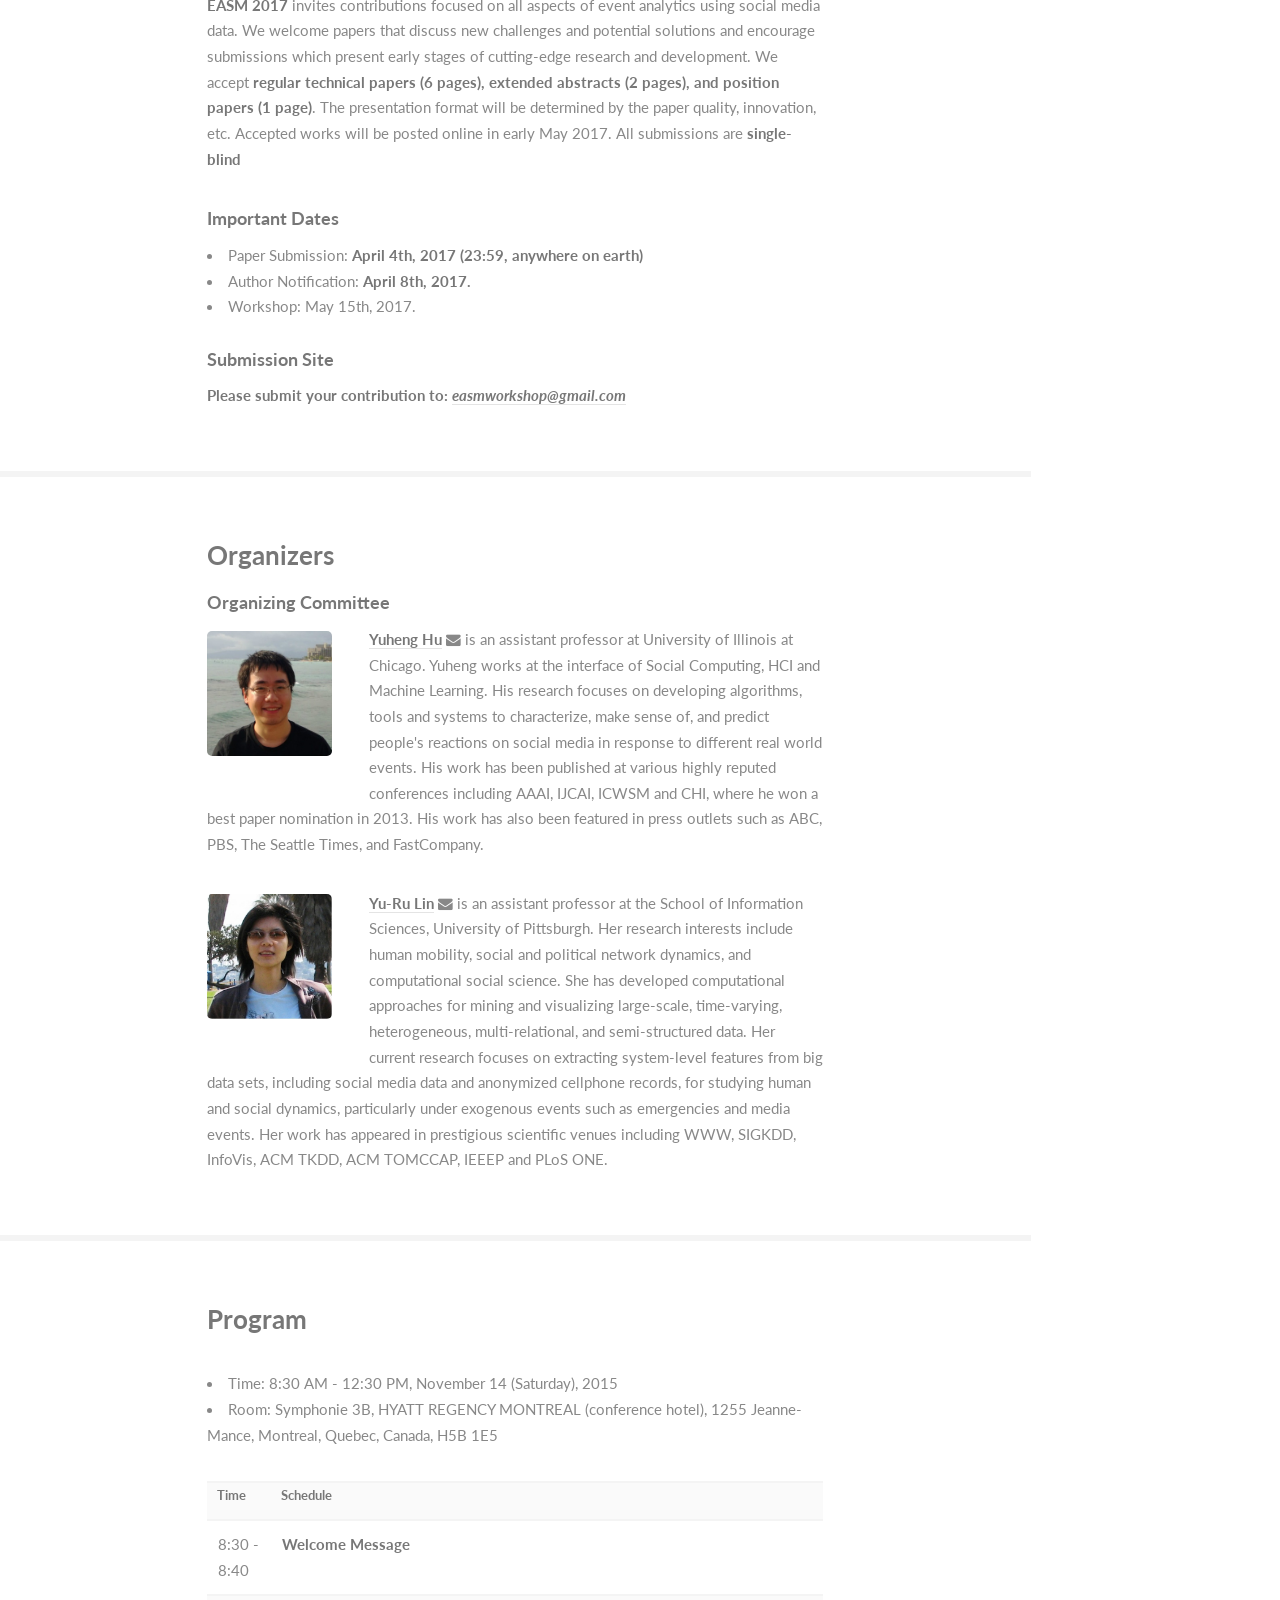
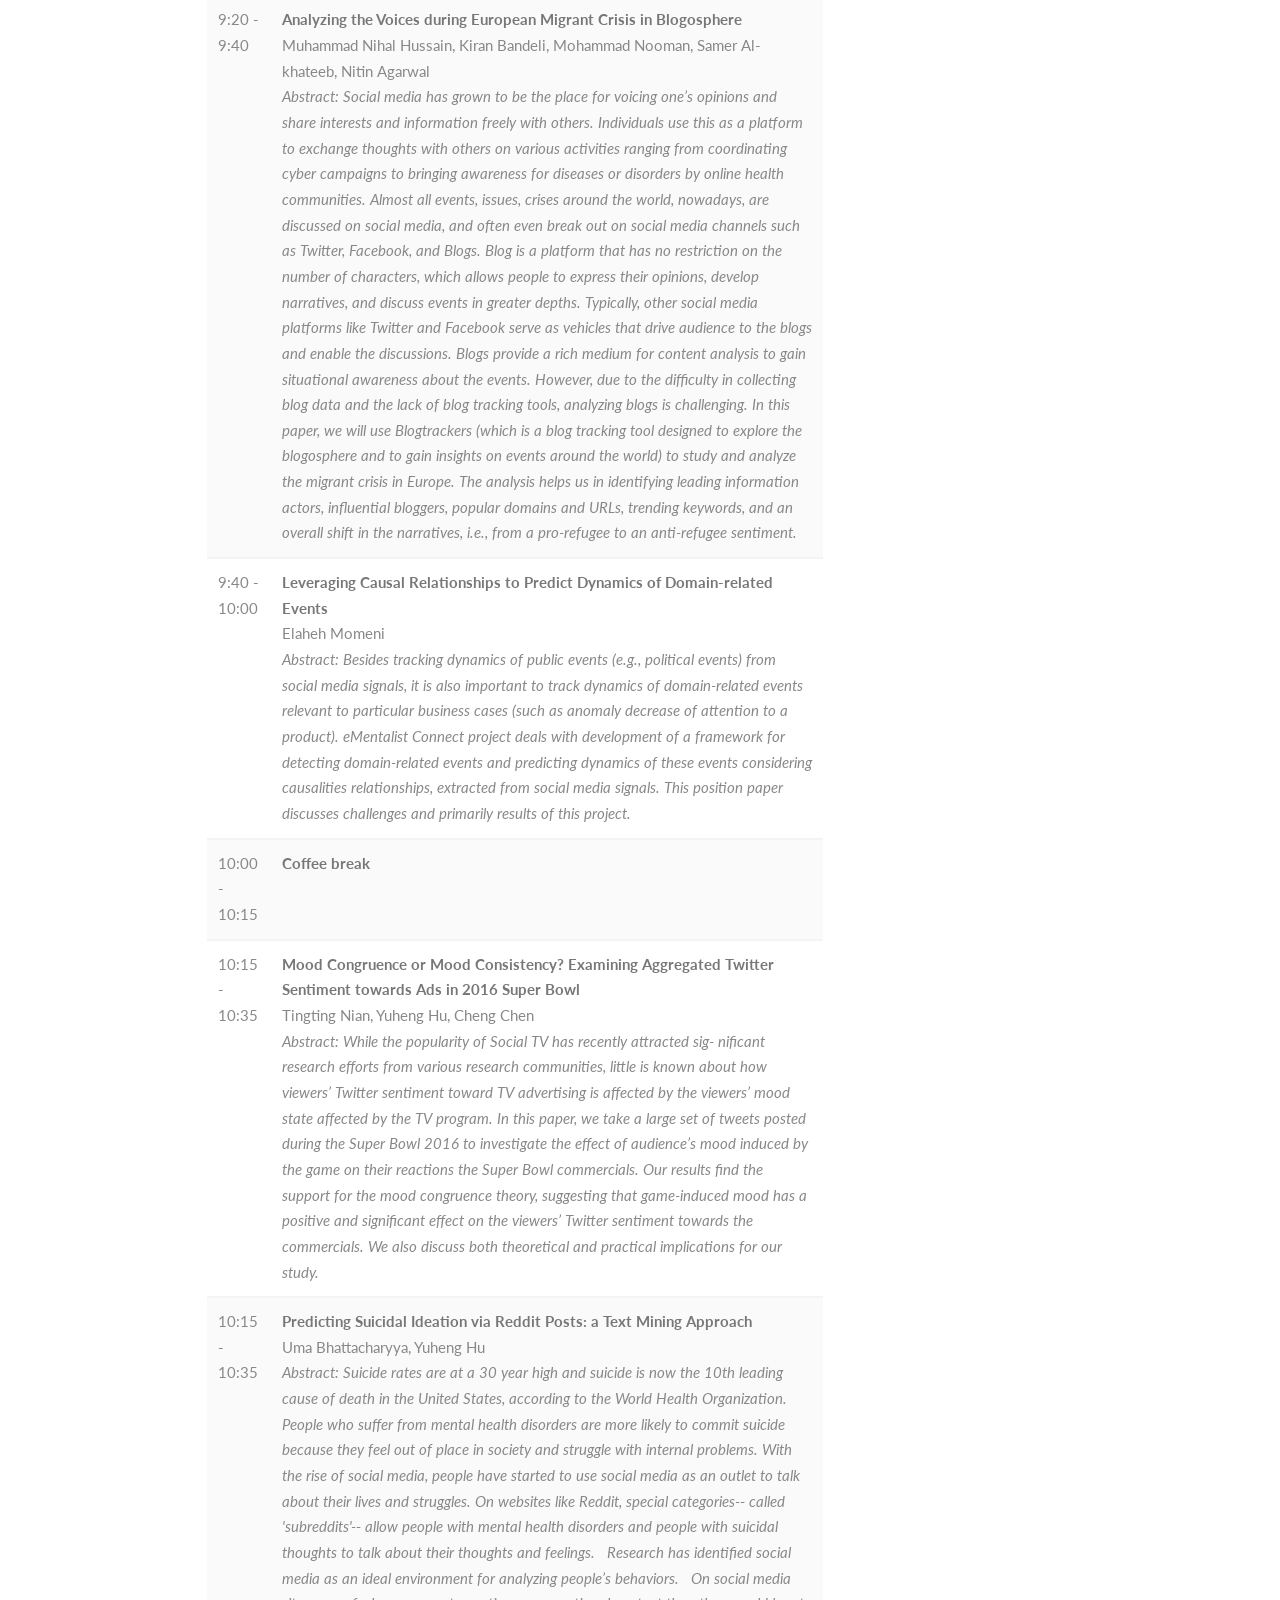
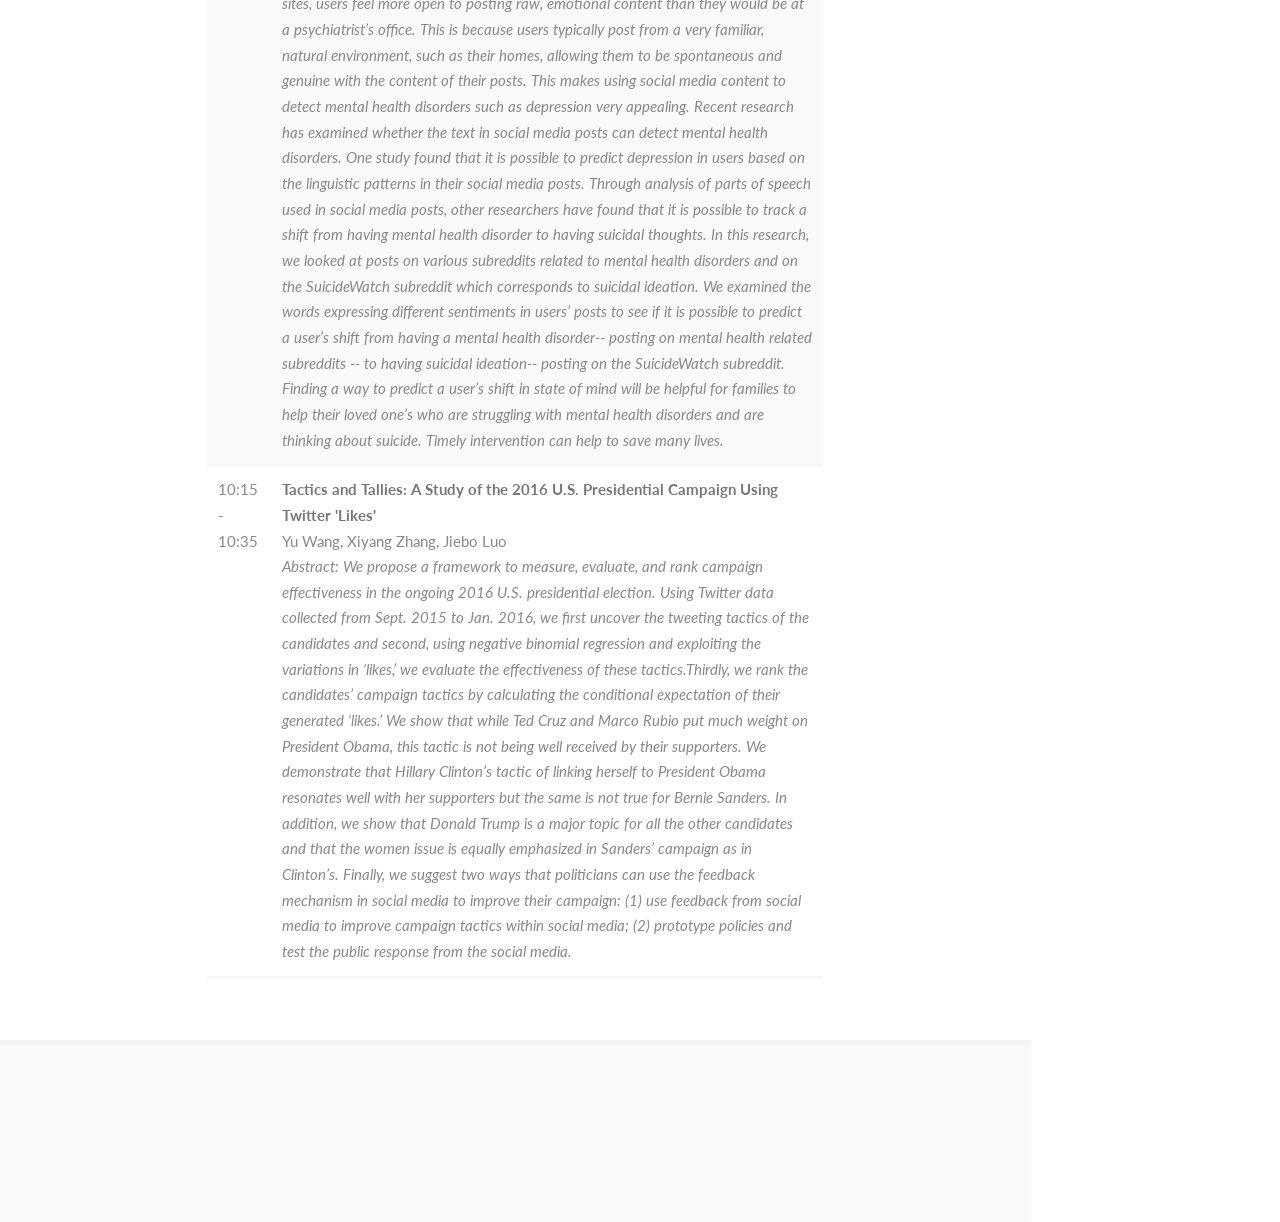
==== commit 9a2589b1: "fa" ====
--- a/index.html
+++ b/index.html
@@ -79,7 +79,7 @@
 							<div class="container">
 								<h3>Submission</h3>
 								<h4>Instructions</h4>
-								<p><b>EASM 2017</b> invites contributions focused on all aspects of event analytics using social media data. The workshop will feature two formats for contributed presentations: <b>(a) 20-minute talks, and (b) interactive posters with 5-minute presentations </b>. We welcome position papers that discuss new challenges and potential solutions and encourage submissions which present early stages of cutting-edge research and development. For both presentation formats, we accept <b>regular technical papers (6 pages), extended abstracts (2 pages), and position papers (1 page)</b>. The presentation format will be determined by the paper quality, innovation, etc. Accepted works will be posted online in early May 2017. All submissions are <b>single-blind</b></p>
+								<p><b>EASM 2017</b> invites contributions focused on all aspects of event analytics using social media data. We welcome papers that discuss new challenges and potential solutions and encourage submissions which present early stages of cutting-edge research and development. We accept <b>regular technical papers (6 pages), extended abstracts (2 pages), and position papers (1 page)</b>. The presentation format will be determined by the paper quality, innovation, etc. Accepted works will be posted online in early May 2017. All submissions are <b>single-blind</b></p>
 
 								<h4>Important Dates</h4>
 								<li>Paper Submission: <b>April 4th, 2017 (23:59, anywhere on earth)</b></li>
@@ -89,15 +89,7 @@
 
 							</br>
 								<h4>Submission Site </h4>
-								<p><b>Please submit your contribution to: <a href='mailto: easmworkshop@gmail.com'><i>easmworkshop@gmail.com</i></a></b></p>
-								 
-We invite contributions focused on all aspects of event analytics using social media data. The workshop will feature two formats for contributed presentations: 
-(a) 20-minute talks, and (b) interactive posters (with short presentations). We welcome position papers that discuss new challenges and potential solutions and encourage submissions which present early stages of cutting-edge research and development.
-
-For both presentation formats, please submit an extended abstract, up to two pages in length, using the {xxx format}. Accepted abstracts will be posted online in early May 2017.
-
-The program committee will consider all submissions for both presentation formats. If you feel your submission is particularly appropriate for a specific format (either 20-minute talk or short poster presentation), please let us know in your submission. 
-
+								<p><b>Please submit your contribution to: <a href='mailto: easmworkshop@gmail.com'><i>easmworkshop@gmail.com</i></a></b></p>								 
 							</div>
 						</section>
 
@@ -121,10 +113,33 @@
 							<div class="container">
 								<h3>Program</h3>
 								<p>
-								TBA
+								<li>Time: 8:30 AM - 12:30 PM, November 14 (Saturday), 2015</li>
+ 								<li>Room: Symphonie 3B, HYATT REGENCY MONTREAL (conference hotel), 1255 Jeanne-Mance, Montreal, Quebec, Canada, H5B 1E5</li>
 								</p>
+
+								<table style="width:100%">
+								  <tr>
+								    <th>Time</th>
+								    <th>Schedule</th> 
+								  </tr>
+
+								  <tr><td>8:30 - 8:40</td> 
+									<td><B>Welcome Message</B></td></tr>
+								  <tr><td>9:20 - 9:40</td>
+									<td><B>Analyzing the Voices during European Migrant Crisis in Blogosphere</B><br>Muhammad Nihal Hussain, Kiran Bandeli, Mohammad Nooman, Samer Al-khateeb, Nitin Agarwal<br><i>Abstract: Social media has grown to be the place for voicing one’s opinions and share interests and information freely with others. Individuals use this as a platform to exchange thoughts with others on various activities ranging from coordinating cyber campaigns to bringing awareness for diseases or disorders by online health communities. Almost all events, issues, crises around the world, nowadays, are discussed on social media, and often even break out on social media channels such as Twitter, Facebook, and Blogs. Blog is a platform that has no restriction on the number of characters, which allows people to express their opinions, develop narratives, and discuss events in greater depths. Typically, other social media platforms like Twitter and Facebook serve as vehicles that drive audience to the blogs and enable the discussions. Blogs provide a rich medium for content analysis to gain situational awareness about the events. However, due to the difficulty in collecting blog data and the lack of blog tracking tools, analyzing blogs is challenging. In this paper, we will use Blogtrackers (which is a blog tracking tool designed to explore the blogosphere and to gain insights on events around the world) to study and analyze the migrant crisis in Europe. The analysis helps us in identifying leading information actors, influential bloggers, popular domains and URLs, trending keywords, and an overall shift in the narratives, i.e., from a pro-refugee to an anti-refugee sentiment.</i></td></tr>
+								<tr><td>9:40 - 10:00</td>
+									<td><B>Leveraging Causal Relationships to Predict Dynamics of Domain-related Events</B><br>Elaheh Momeni <br><i>Abstract: Besides tracking dynamics of public events (e.g., political events) from social media signals, it is also important to track dynamics of domain-related events relevant to particular business cases (such as anomaly decrease of attention to a product). eMentalist Connect project deals with development of a framework for detecting domain-related events and predicting dynamics of these events considering causalities relationships, extracted from social media signals. This position paper discusses challenges and primarily results of this project.</i> </td></tr>
+								 <tr><td>10:00 - 10:15</td>
+									<td><B>Coffee break</B></td></tr>
+								 <tr><td>10:15 - 10:35</td>
+									<td><B>Mood Congruence or Mood Consistency? Examining Aggregated Twitter Sentiment towards Ads in 2016 Super Bowl</B><br>Tingting Nian, Yuheng Hu, Cheng Chen<br><i>Abstract: While the popularity of Social TV has recently attracted sig- nificant research efforts from various research communities, little is known about how viewers’ Twitter sentiment toward TV advertising is affected by the viewers’ mood state affected by the TV program. In this paper, we take a large set of tweets posted during the Super Bowl 2016 to investigate the effect of audience’s mood induced by the game on their reactions the Super Bowl commercials. Our results find the support for the mood congruence theory, suggesting that game-induced mood has a positive and significant effect on the viewers’ Twitter sentiment towards the commercials. We also discuss both theoretical and practical implications for our study.</i></td></tr>
+								 <tr><td>10:15 - 10:35</td>
+									<td><B>Predicting Suicidal Ideation via Reddit Posts: a Text Mining Approach</B><br>Uma Bhattacharyya, Yuheng Hu<br><i>Abstract: Suicide rates are at a 30 year high and suicide is now the 10th leading cause of death in the United States, according to the World Health Organization. People who suffer from mental health disorders are more likely to commit suicide because they feel out of place in society and struggle with internal problems. With the rise of social media, people have started to use social media as an outlet to talk about their lives and struggles. On websites like Reddit, special categories-- called 'subreddits'-- allow people with mental health disorders and people with suicidal thoughts to talk about their thoughts and feelings.   Research has identified social media as an ideal environment for analyzing people’s behaviors.   On social media sites, users feel more open to posting raw, emotional content than they would be at a psychiatrist’s office. This is because users typically post from a very familiar, natural environment, such as their homes, allowing them to be spontaneous and genuine with the content of their posts. This makes using social media content to detect mental health disorders such as depression very appealing. Recent research has examined whether the text in social media posts can detect mental health disorders. One study found that it is possible to predict depression in users based on the linguistic patterns in their social media posts. Through analysis of parts of speech used in social media posts, other researchers have found that it is possible to track a shift from having mental health disorder to having suicidal thoughts. In this research, we looked at posts on various subreddits related to mental health disorders and on the SuicideWatch subreddit which corresponds to suicidal ideation. We examined the words expressing different sentiments in users’ posts to see if it is possible to predict a user’s shift from having a mental health disorder-- posting on mental health related subreddits -- to having suicidal ideation-- posting on the SuicideWatch subreddit. Finding a way to predict a user’s shift in state of mind will be helpful for families to help their loved one’s who are struggling with mental health disorders and are thinking about suicide. Timely intervention can help to save many lives.</i></td></tr>
+								<tr><td>10:15 - 10:35</td>
+									<td><B>Tactics and Tallies: A Study of the 2016 U.S. Presidential Campaign Using Twitter 'Likes'</B><br>Yu Wang, Xiyang Zhang, Jiebo Luo<br><i>Abstract: We propose a framework to measure, evaluate, and rank campaign effectiveness in the ongoing 2016 U.S. presidential election. Using Twitter data collected from Sept. 2015 to Jan. 2016, we first uncover the tweeting tactics of the candidates and second, using negative binomial regression and exploiting the variations in ‘likes,’ we evaluate the effectiveness of these tactics.Thirdly, we rank the candidates’ campaign tactics by calculating the conditional expectation of their generated ‘likes.’ We show that while Ted Cruz and Marco Rubio put much weight on President Obama, this tactic is not being well received by their supporters. We demonstrate that Hillary Clinton’s tactic of linking herself to President Obama resonates well with her supporters but the same is not true for Bernie Sanders. In addition, we show that Donald Trump is a major topic for all the other candidates and that the women issue is equally emphasized in Sanders’ campaign as in Clinton’s. Finally, we suggest two ways that politicians can use the feedback mechanism in social media to improve their campaign: (1) use feedback from social media to improve campaign tactics within social media; (2) prototype policies and test the public response from the social media.</i></td></tr>
+								</table>
 							</div>
-						</section>		
+						</section>	
 				
 			<!-- Footer -->
 				<section id="footer">
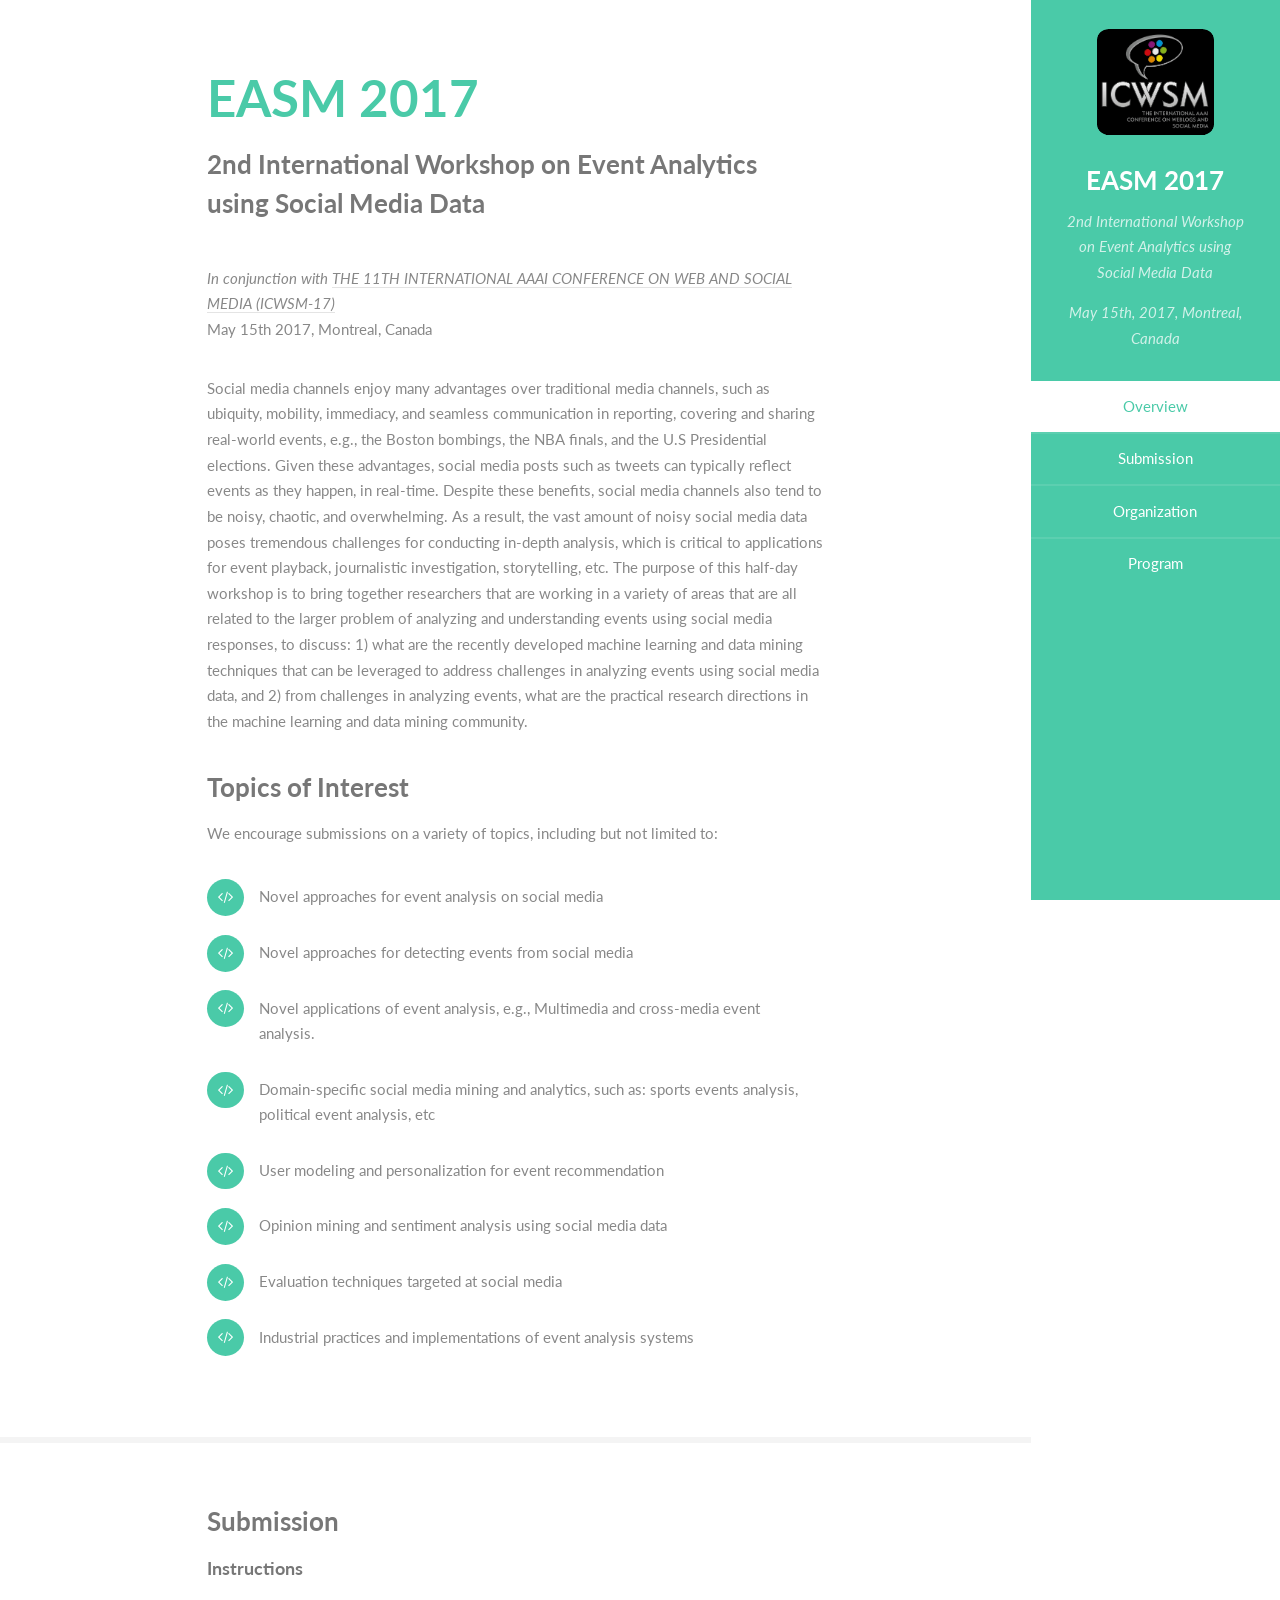
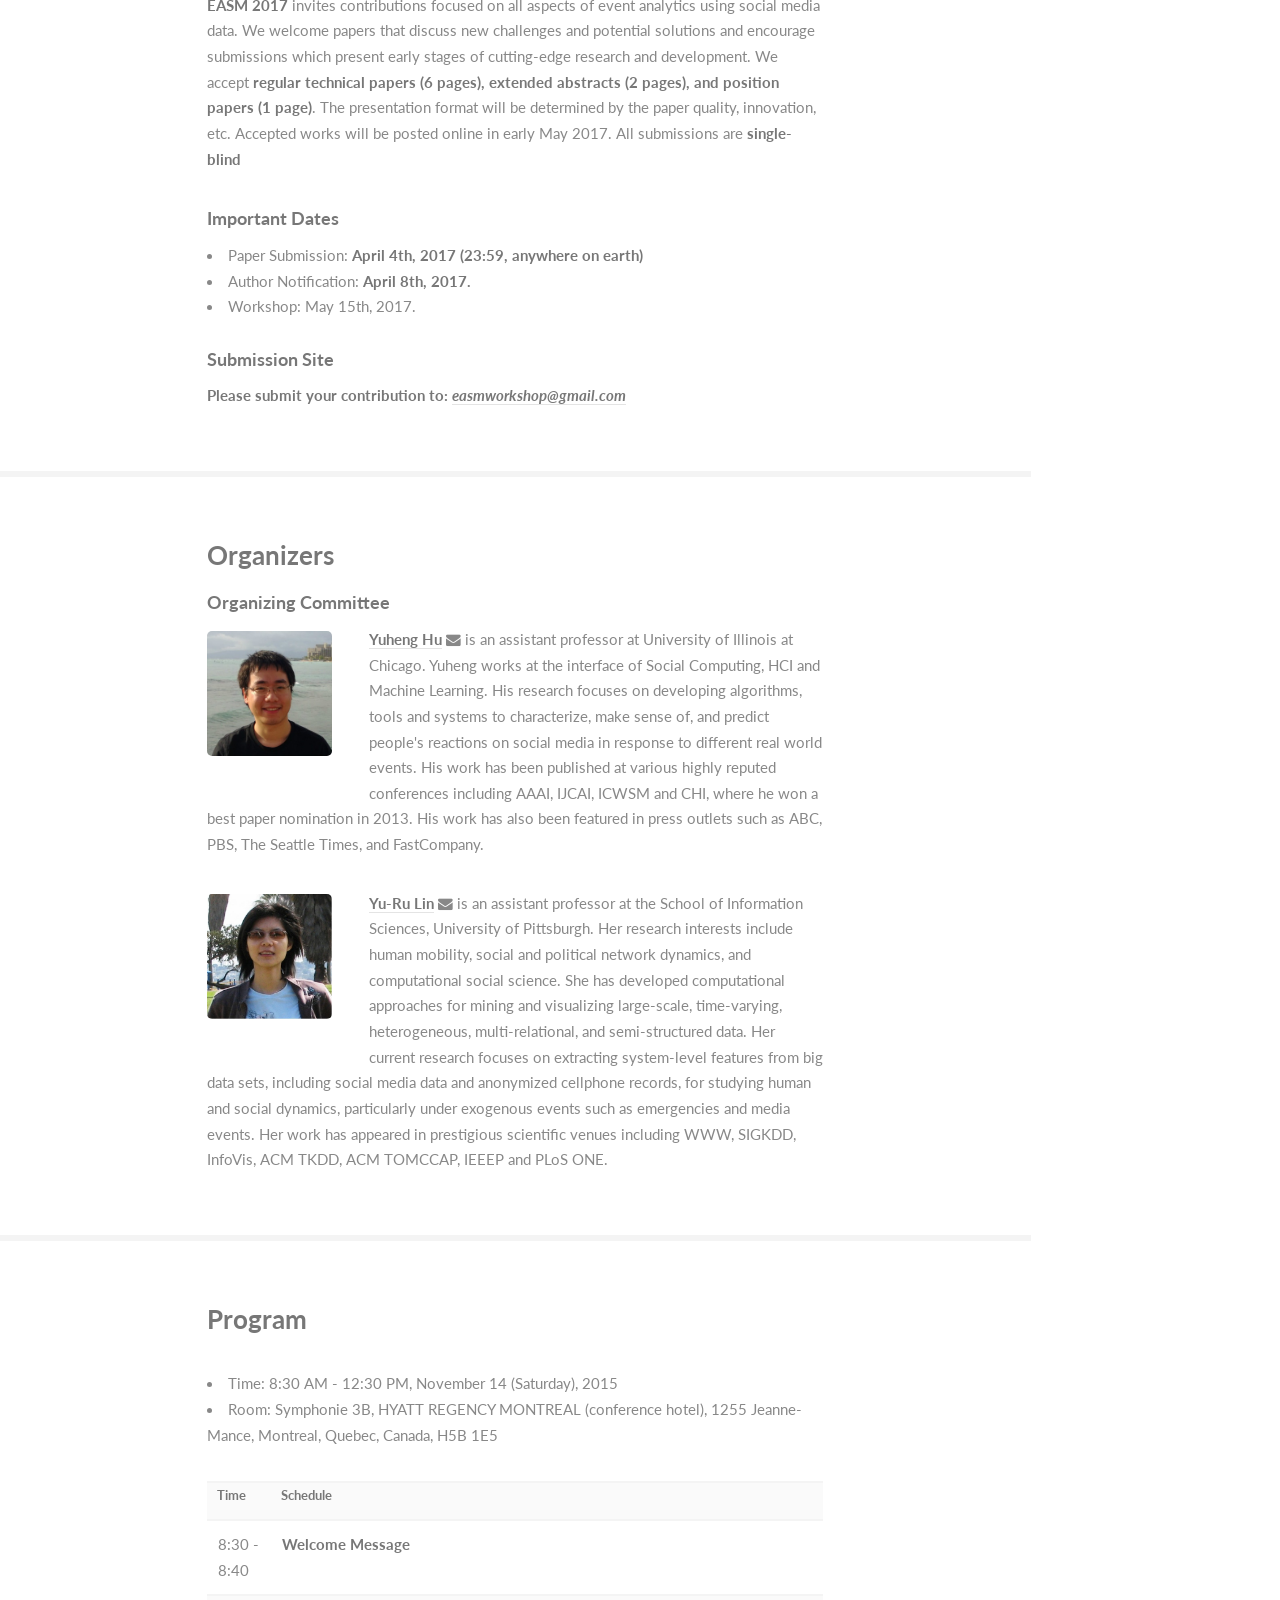
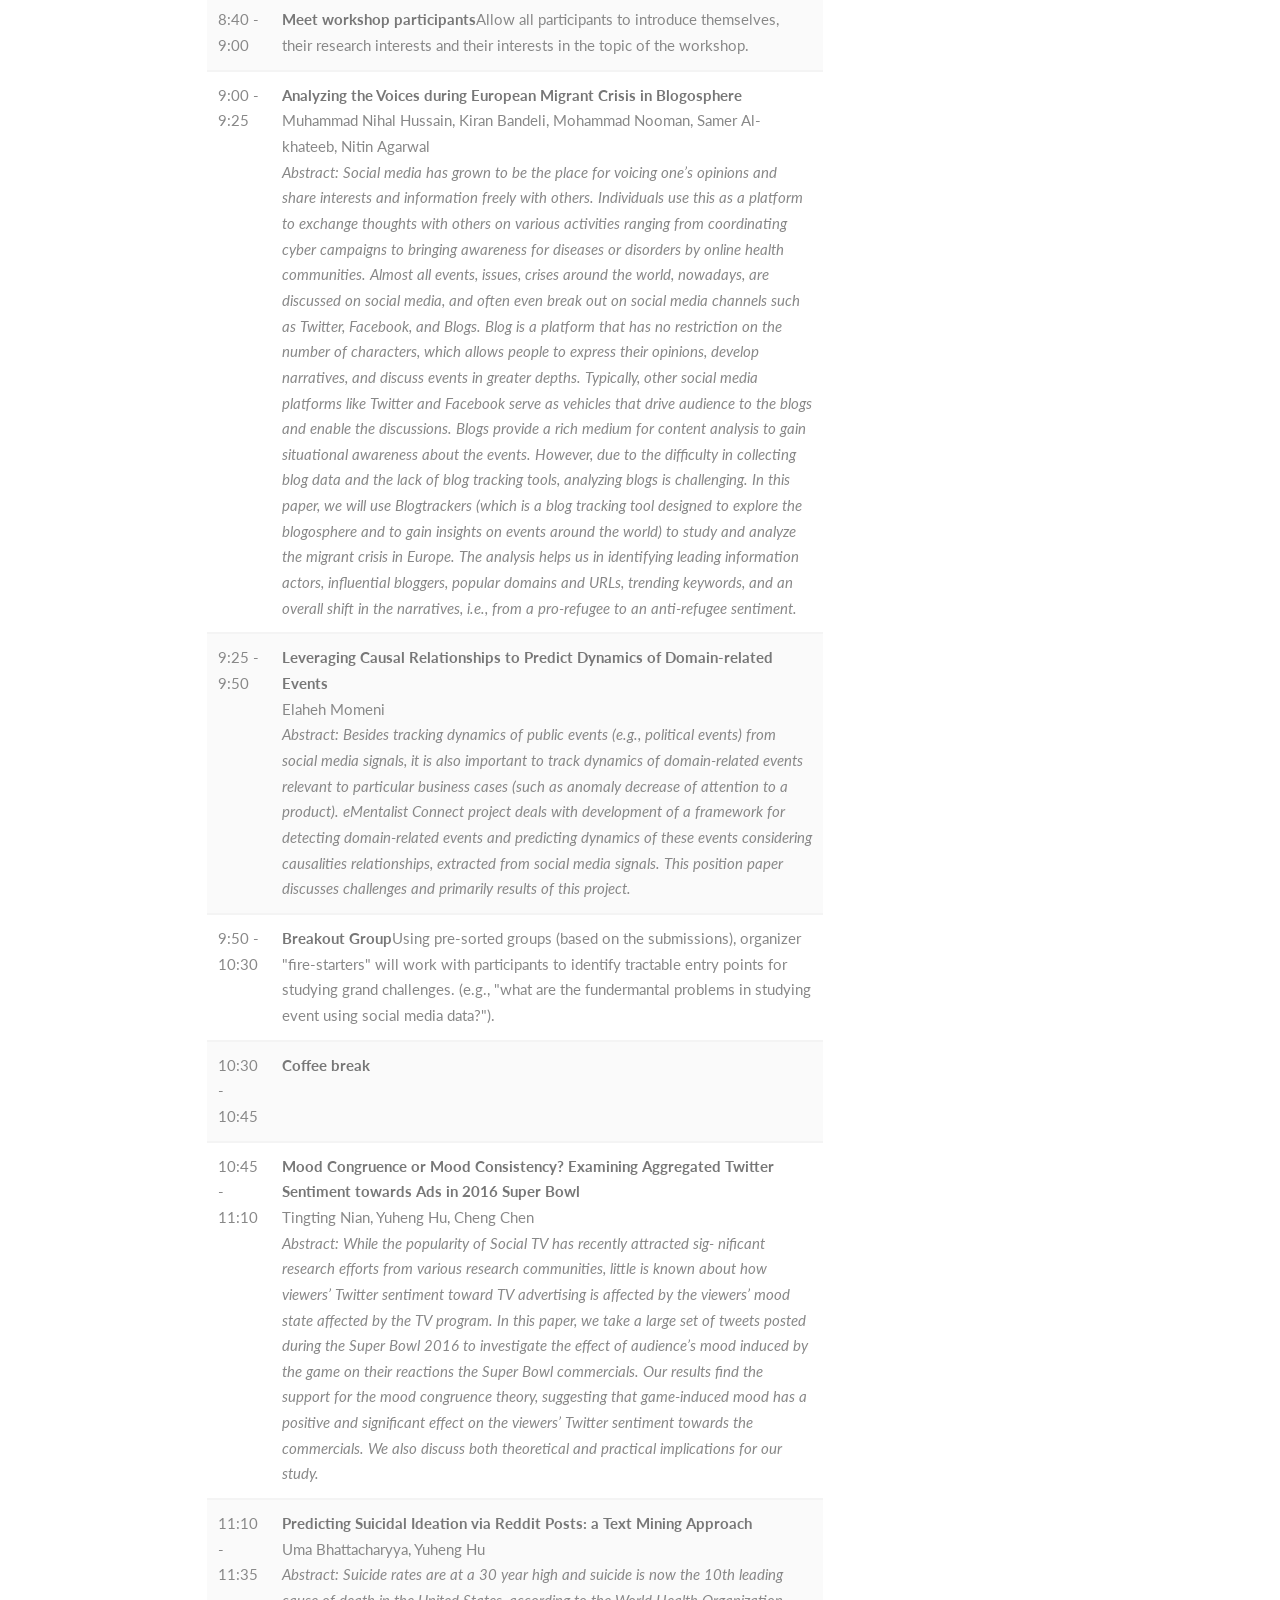
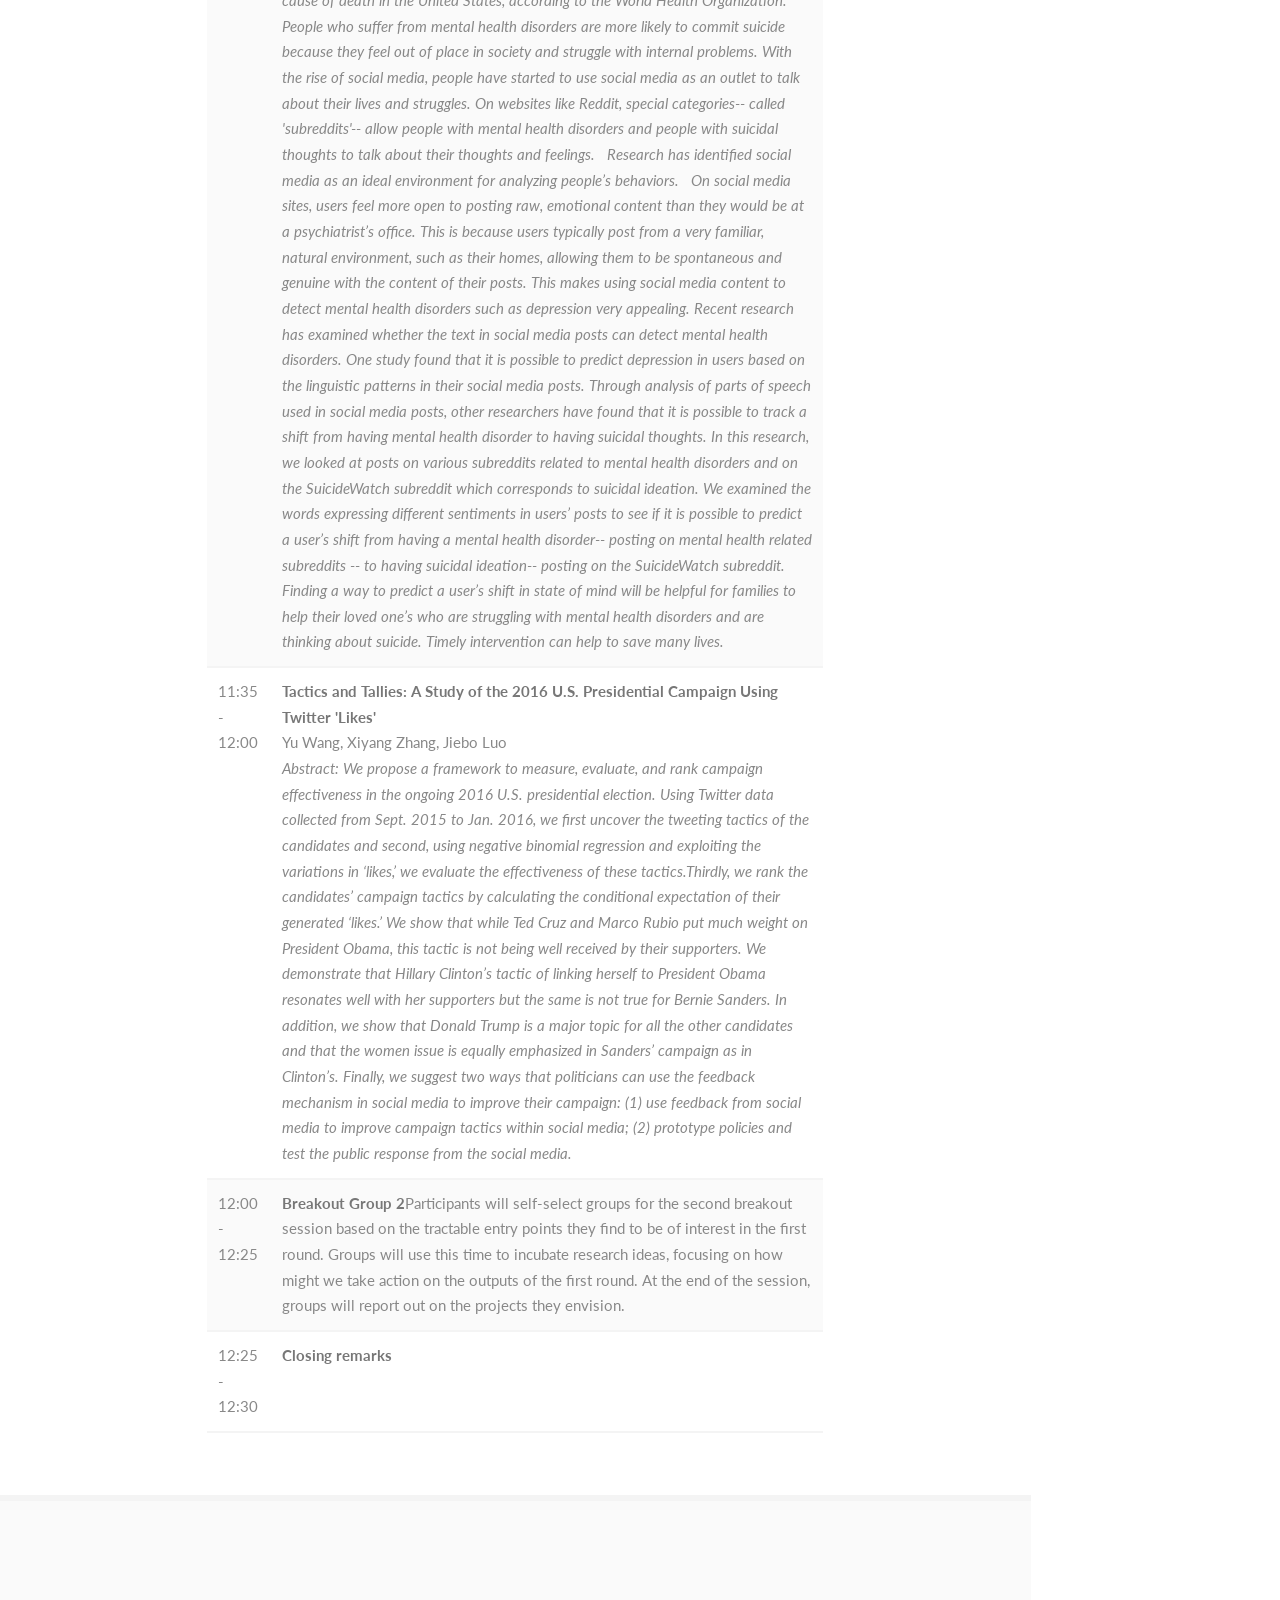
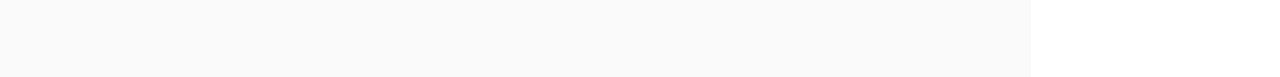
==== commit 80409fb7: "f" ====
--- a/index.html
+++ b/index.html
@@ -125,19 +125,27 @@
 
 								  <tr><td>8:30 - 8:40</td> 
 									<td><B>Welcome Message</B></td></tr>
-								  <tr><td>9:20 - 9:40</td>
+								  <tr><td>8:40 - 9:00</td> 
+									<td><B>Meet workshop participants</B>Allow all participants to introduce themselves, their research interests and their interests in the topic of the workshop.</td></tr>
+								  <tr><td>9:00 - 9:25</td>
 									<td><B>Analyzing the Voices during European Migrant Crisis in Blogosphere</B><br>Muhammad Nihal Hussain, Kiran Bandeli, Mohammad Nooman, Samer Al-khateeb, Nitin Agarwal<br><i>Abstract: Social media has grown to be the place for voicing one’s opinions and share interests and information freely with others. Individuals use this as a platform to exchange thoughts with others on various activities ranging from coordinating cyber campaigns to bringing awareness for diseases or disorders by online health communities. Almost all events, issues, crises around the world, nowadays, are discussed on social media, and often even break out on social media channels such as Twitter, Facebook, and Blogs. Blog is a platform that has no restriction on the number of characters, which allows people to express their opinions, develop narratives, and discuss events in greater depths. Typically, other social media platforms like Twitter and Facebook serve as vehicles that drive audience to the blogs and enable the discussions. Blogs provide a rich medium for content analysis to gain situational awareness about the events. However, due to the difficulty in collecting blog data and the lack of blog tracking tools, analyzing blogs is challenging. In this paper, we will use Blogtrackers (which is a blog tracking tool designed to explore the blogosphere and to gain insights on events around the world) to study and analyze the migrant crisis in Europe. The analysis helps us in identifying leading information actors, influential bloggers, popular domains and URLs, trending keywords, and an overall shift in the narratives, i.e., from a pro-refugee to an anti-refugee sentiment.</i></td></tr>
-								<tr><td>9:40 - 10:00</td>
+								<tr><td>9:25 - 9:50</td>
 									<td><B>Leveraging Causal Relationships to Predict Dynamics of Domain-related Events</B><br>Elaheh Momeni <br><i>Abstract: Besides tracking dynamics of public events (e.g., political events) from social media signals, it is also important to track dynamics of domain-related events relevant to particular business cases (such as anomaly decrease of attention to a product). eMentalist Connect project deals with development of a framework for detecting domain-related events and predicting dynamics of these events considering causalities relationships, extracted from social media signals. This position paper discusses challenges and primarily results of this project.</i> </td></tr>
-								 <tr><td>10:00 - 10:15</td>
-									<td><B>Coffee break</B></td></tr>
-								 <tr><td>10:15 - 10:35</td>
+								 <tr><td>9:50 - 10:30</td>
+									<td><B>Breakout Group</B>Using pre-sorted groups (based on the submissions), organizer "fire-starters" will work with participants to identify tractable entry points for studying grand challenges. (e.g., "what are the fundermantal problems in studying event using social media data?").</td></tr>
+								 <tr><td>10:30 - 10:45</td>
+								 	<td><B>Coffee break</B></td></tr>
+								 <tr><td>10:45 - 11:10</td>
 									<td><B>Mood Congruence or Mood Consistency? Examining Aggregated Twitter Sentiment towards Ads in 2016 Super Bowl</B><br>Tingting Nian, Yuheng Hu, Cheng Chen<br><i>Abstract: While the popularity of Social TV has recently attracted sig- nificant research efforts from various research communities, little is known about how viewers’ Twitter sentiment toward TV advertising is affected by the viewers’ mood state affected by the TV program. In this paper, we take a large set of tweets posted during the Super Bowl 2016 to investigate the effect of audience’s mood induced by the game on their reactions the Super Bowl commercials. Our results find the support for the mood congruence theory, suggesting that game-induced mood has a positive and significant effect on the viewers’ Twitter sentiment towards the commercials. We also discuss both theoretical and practical implications for our study.</i></td></tr>
-								 <tr><td>10:15 - 10:35</td>
+								 <tr><td>11:10 - 11:35</td>
 									<td><B>Predicting Suicidal Ideation via Reddit Posts: a Text Mining Approach</B><br>Uma Bhattacharyya, Yuheng Hu<br><i>Abstract: Suicide rates are at a 30 year high and suicide is now the 10th leading cause of death in the United States, according to the World Health Organization. People who suffer from mental health disorders are more likely to commit suicide because they feel out of place in society and struggle with internal problems. With the rise of social media, people have started to use social media as an outlet to talk about their lives and struggles. On websites like Reddit, special categories-- called 'subreddits'-- allow people with mental health disorders and people with suicidal thoughts to talk about their thoughts and feelings.   Research has identified social media as an ideal environment for analyzing people’s behaviors.   On social media sites, users feel more open to posting raw, emotional content than they would be at a psychiatrist’s office. This is because users typically post from a very familiar, natural environment, such as their homes, allowing them to be spontaneous and genuine with the content of their posts. This makes using social media content to detect mental health disorders such as depression very appealing. Recent research has examined whether the text in social media posts can detect mental health disorders. One study found that it is possible to predict depression in users based on the linguistic patterns in their social media posts. Through analysis of parts of speech used in social media posts, other researchers have found that it is possible to track a shift from having mental health disorder to having suicidal thoughts. In this research, we looked at posts on various subreddits related to mental health disorders and on the SuicideWatch subreddit which corresponds to suicidal ideation. We examined the words expressing different sentiments in users’ posts to see if it is possible to predict a user’s shift from having a mental health disorder-- posting on mental health related subreddits -- to having suicidal ideation-- posting on the SuicideWatch subreddit. Finding a way to predict a user’s shift in state of mind will be helpful for families to help their loved one’s who are struggling with mental health disorders and are thinking about suicide. Timely intervention can help to save many lives.</i></td></tr>
-								<tr><td>10:15 - 10:35</td>
+								<tr><td>11:35 - 12:00</td>
 									<td><B>Tactics and Tallies: A Study of the 2016 U.S. Presidential Campaign Using Twitter 'Likes'</B><br>Yu Wang, Xiyang Zhang, Jiebo Luo<br><i>Abstract: We propose a framework to measure, evaluate, and rank campaign effectiveness in the ongoing 2016 U.S. presidential election. Using Twitter data collected from Sept. 2015 to Jan. 2016, we first uncover the tweeting tactics of the candidates and second, using negative binomial regression and exploiting the variations in ‘likes,’ we evaluate the effectiveness of these tactics.Thirdly, we rank the candidates’ campaign tactics by calculating the conditional expectation of their generated ‘likes.’ We show that while Ted Cruz and Marco Rubio put much weight on President Obama, this tactic is not being well received by their supporters. We demonstrate that Hillary Clinton’s tactic of linking herself to President Obama resonates well with her supporters but the same is not true for Bernie Sanders. In addition, we show that Donald Trump is a major topic for all the other candidates and that the women issue is equally emphasized in Sanders’ campaign as in Clinton’s. Finally, we suggest two ways that politicians can use the feedback mechanism in social media to improve their campaign: (1) use feedback from social media to improve campaign tactics within social media; (2) prototype policies and test the public response from the social media.</i></td></tr>
-								</table>
+							<tr><td>12:00 - 12:25</td>
+									<td><B>Breakout Group 2</B>Participants will self-select groups for the second breakout session based on the tractable entry points they find to be of interest in the first round. Groups will use this time to incubate research ideas, focusing on how might we take action on the outputs of the first round. At the end of the session, groups will report out on the projects they envision.</td></tr>
+							<tr><td>12:25 - 12:30</td>
+									<td><B>Closing remarks</B></td></tr>
+							</table>
 							</div>
 						</section>	
 				
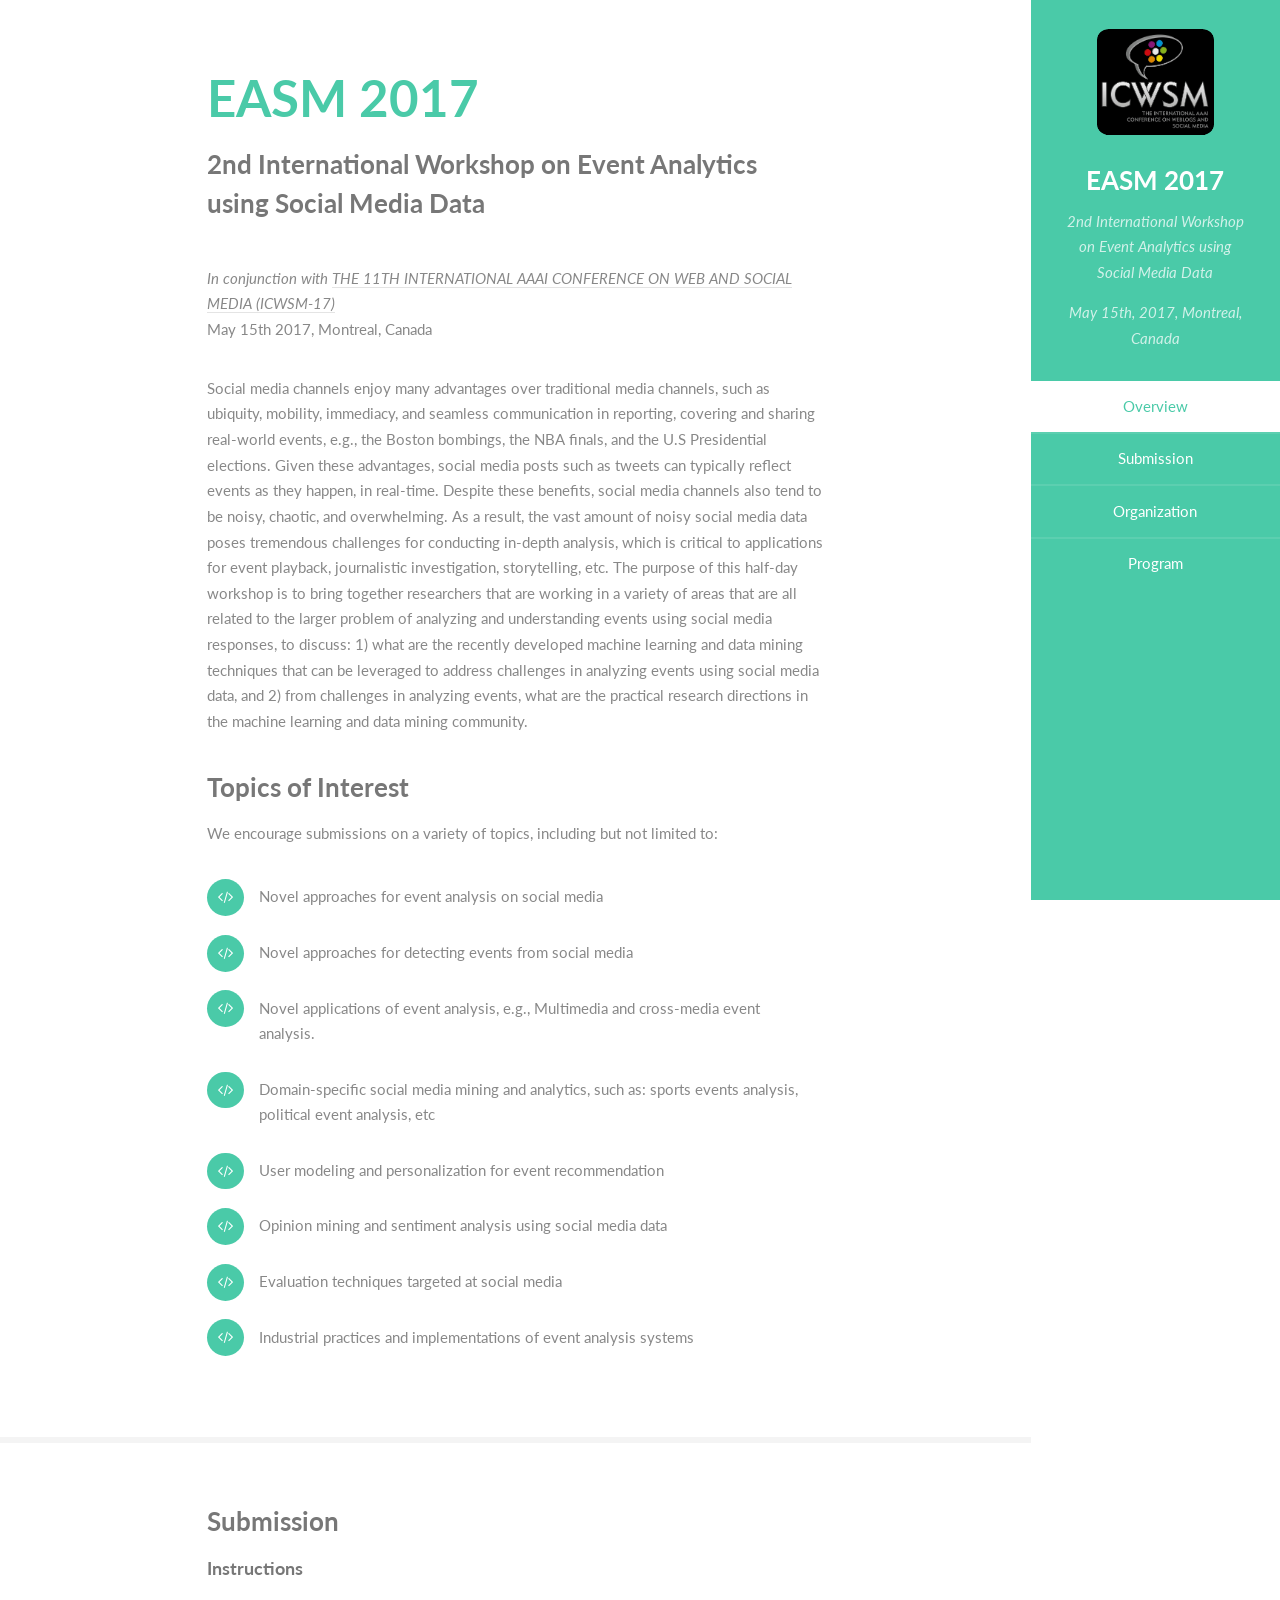
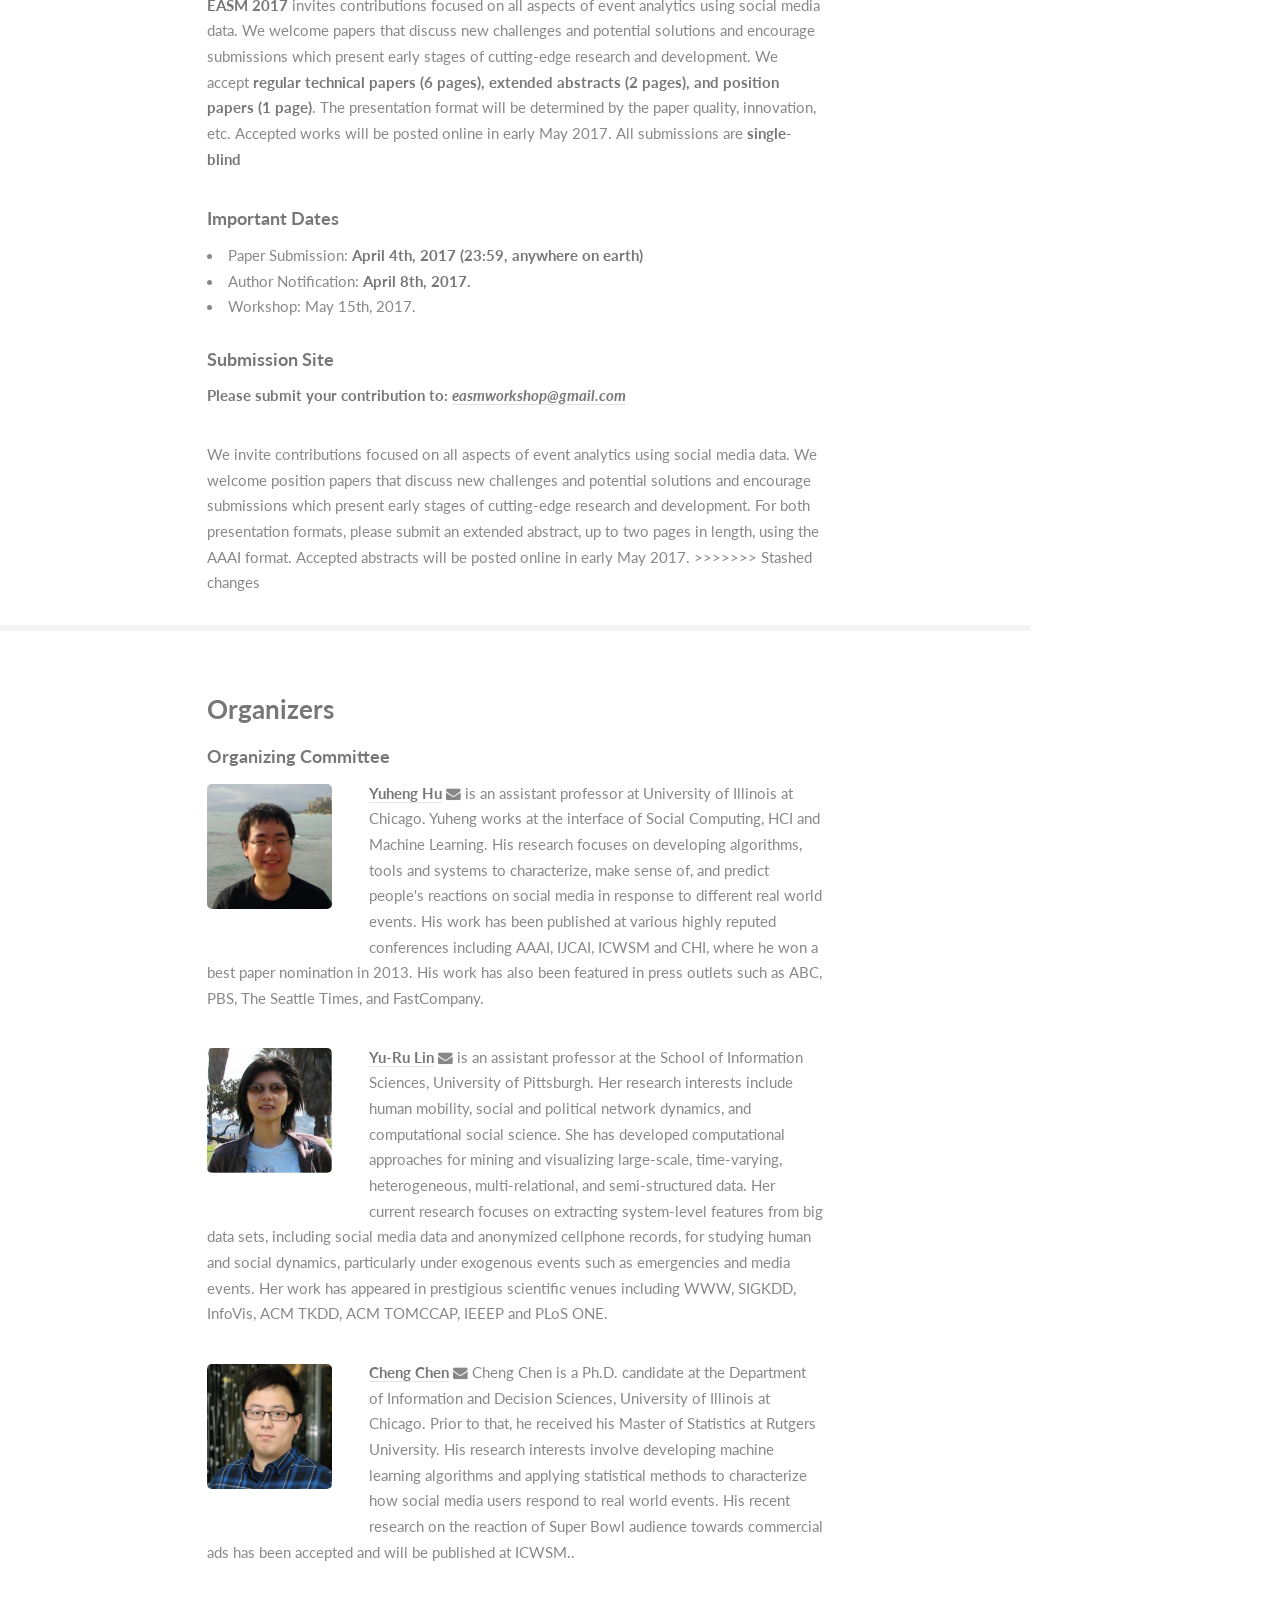
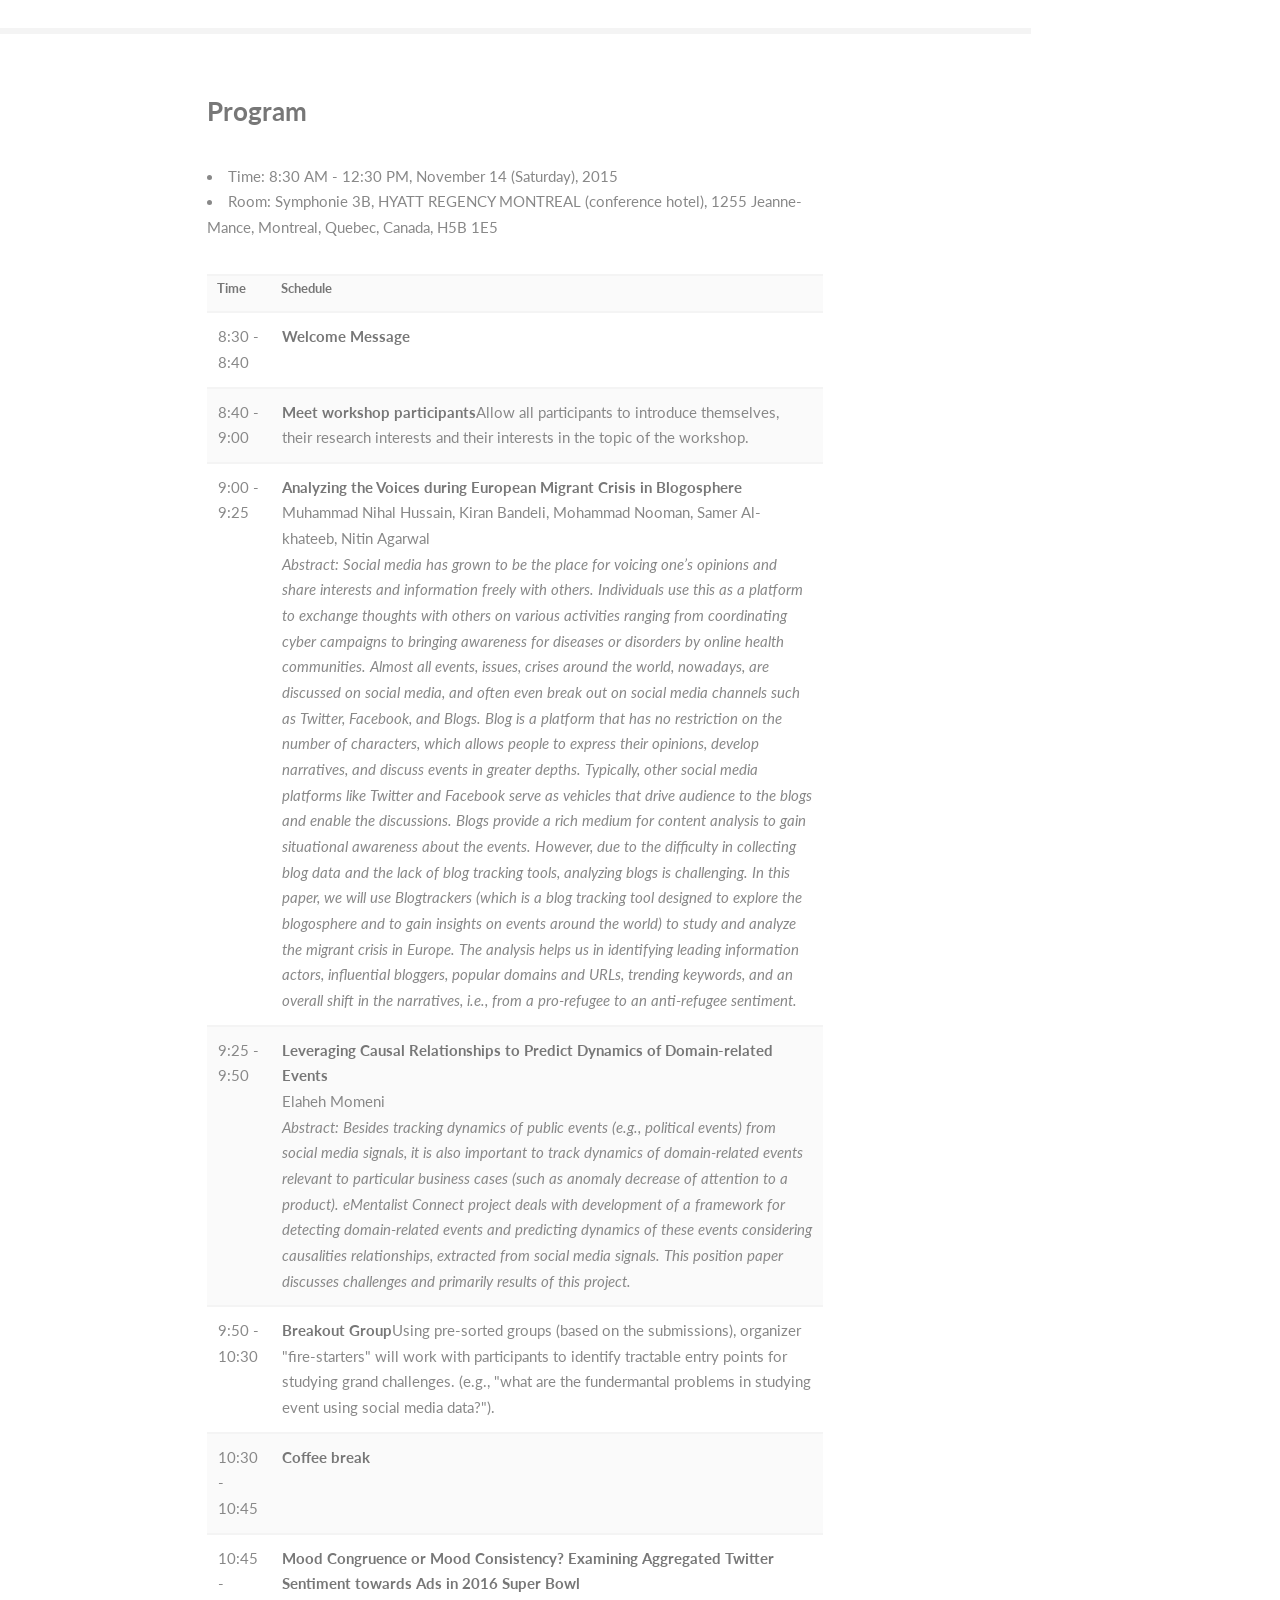
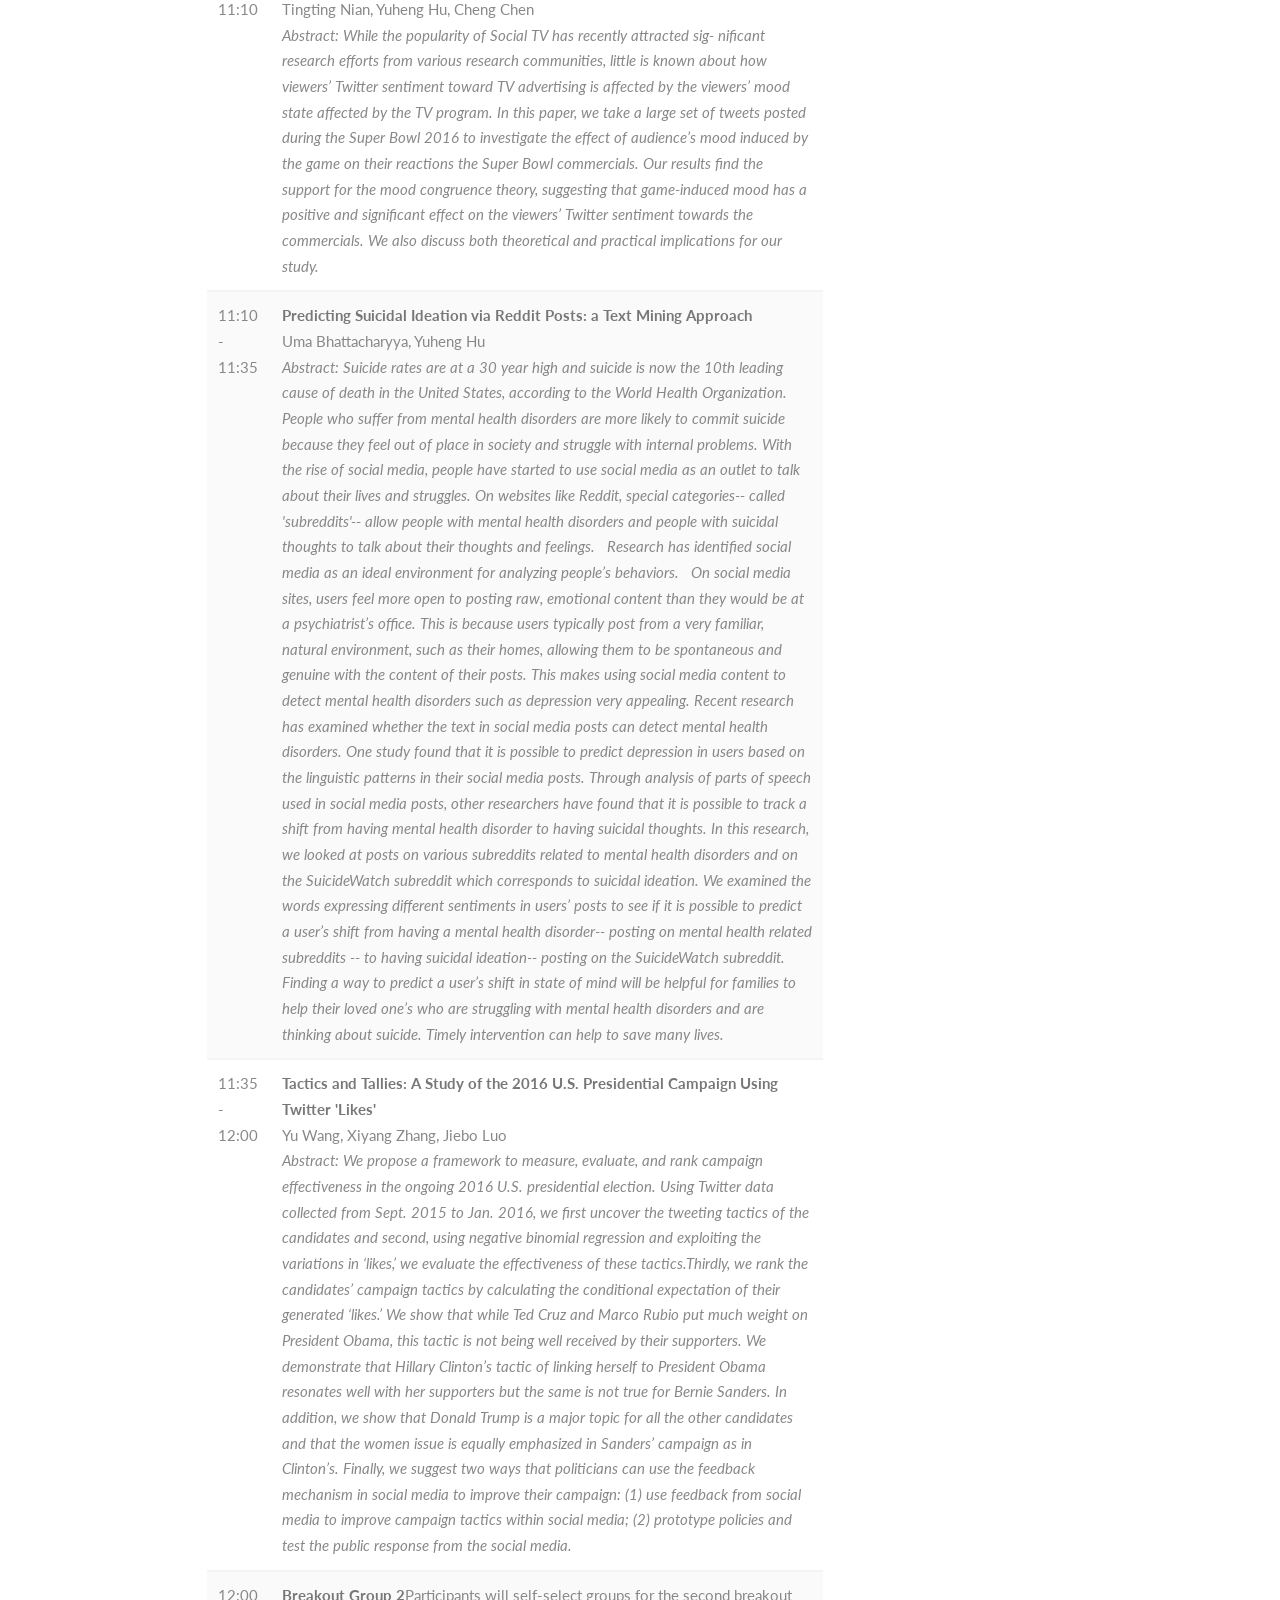
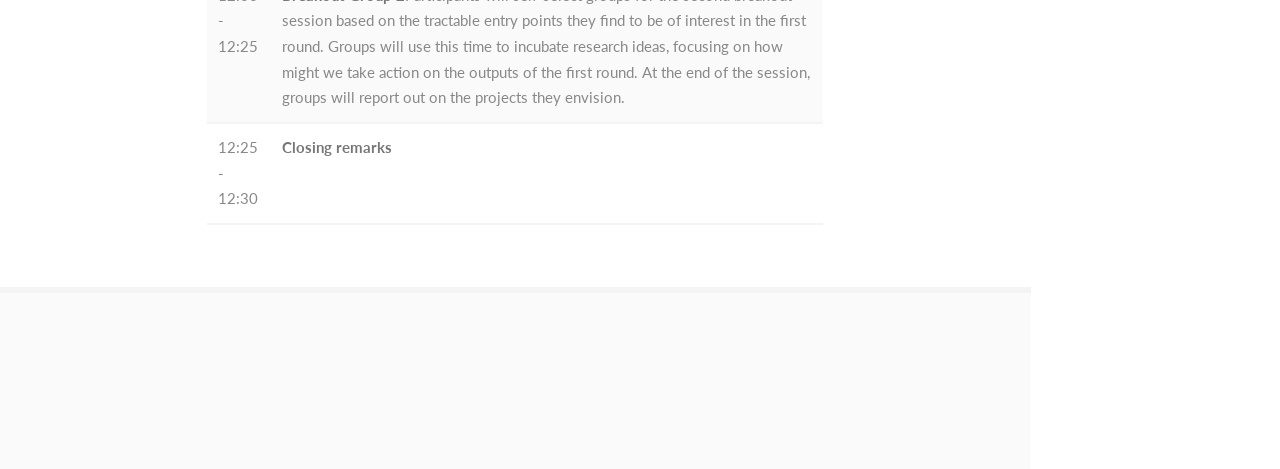
==== commit 1ebae913: "c" ====
--- a/index.html
+++ b/index.html
@@ -89,7 +89,14 @@
 
 							</br>
 								<h4>Submission Site </h4>
-								<p><b>Please submit your contribution to: <a href='mailto: easmworkshop@gmail.com'><i>easmworkshop@gmail.com</i></a></b></p>								 
+								<p><b>Please submit your contribution to: <a href='mailto: easmworkshop@gmail.com'><i>easmworkshop@gmail.com</i></a></b></p>
+								 
+									We invite contributions focused on all aspects of event analytics using social media data. We welcome position papers that discuss new challenges and potential solutions and encourage submissions which present early stages of cutting-edge research and development.
+
+									For both presentation formats, please submit an extended abstract, up to two pages in length, using the AAAI format. Accepted abstracts will be posted online in early May 2017.
+
+
+>>>>>>> Stashed changes
 							</div>
 						</section>
 
@@ -105,7 +112,10 @@
 								<p><span class="image left"><img src="images/yr.jpg" alt="yr" height="125" width="125"></span>
 								<a href="http://www.yurulin.com/" target="blank"><b>Yu-Ru Lin</b></a>
 								<a href="mailto:yurulin@pitt.edu" class="icon fa-envelope" target="blank"><span class="label">Email</span></a> is an assistant professor at the School of Information Sciences, University of Pittsburgh. Her research interests include human mobility, social and political network dynamics, and computational social science. She has developed computational approaches for mining and visualizing large-scale, time-varying, heterogeneous, multi-relational, and semi-structured data. Her current research focuses on extracting system-level features from big data sets, including social media data and anonymized cellphone records, for studying human and social dynamics, particularly under exogenous events such as emergencies and media events. Her work has appeared in prestigious scientific venues including WWW, SIGKDD, InfoVis, ACM TKDD, ACM TOMCCAP, IEEEP and PLoS ONE.</p>
-	
+
+								<p><span class="image left"><img src="images/cc.png" alt="yr" height="125" width="125"></span>
+								<a href="" target="blank"><b>Cheng Chen</b></a>
+								<a href="mailto:cchen224@uic.edu" class="icon fa-envelope" target="blank"><span class="label">Email</span></a> Cheng Chen is a Ph.D. candidate at the Department of Information and Decision Sciences, University of Illinois at Chicago. Prior to that, he received his Master of Statistics at Rutgers University. His research interests involve developing machine learning algorithms and applying statistical methods to characterize how social media users respond to real world events. His recent research on the reaction of Super Bowl audience towards commercial ads has been accepted and will be published at ICWSM..</p>
 							</div>
 						</section>
 
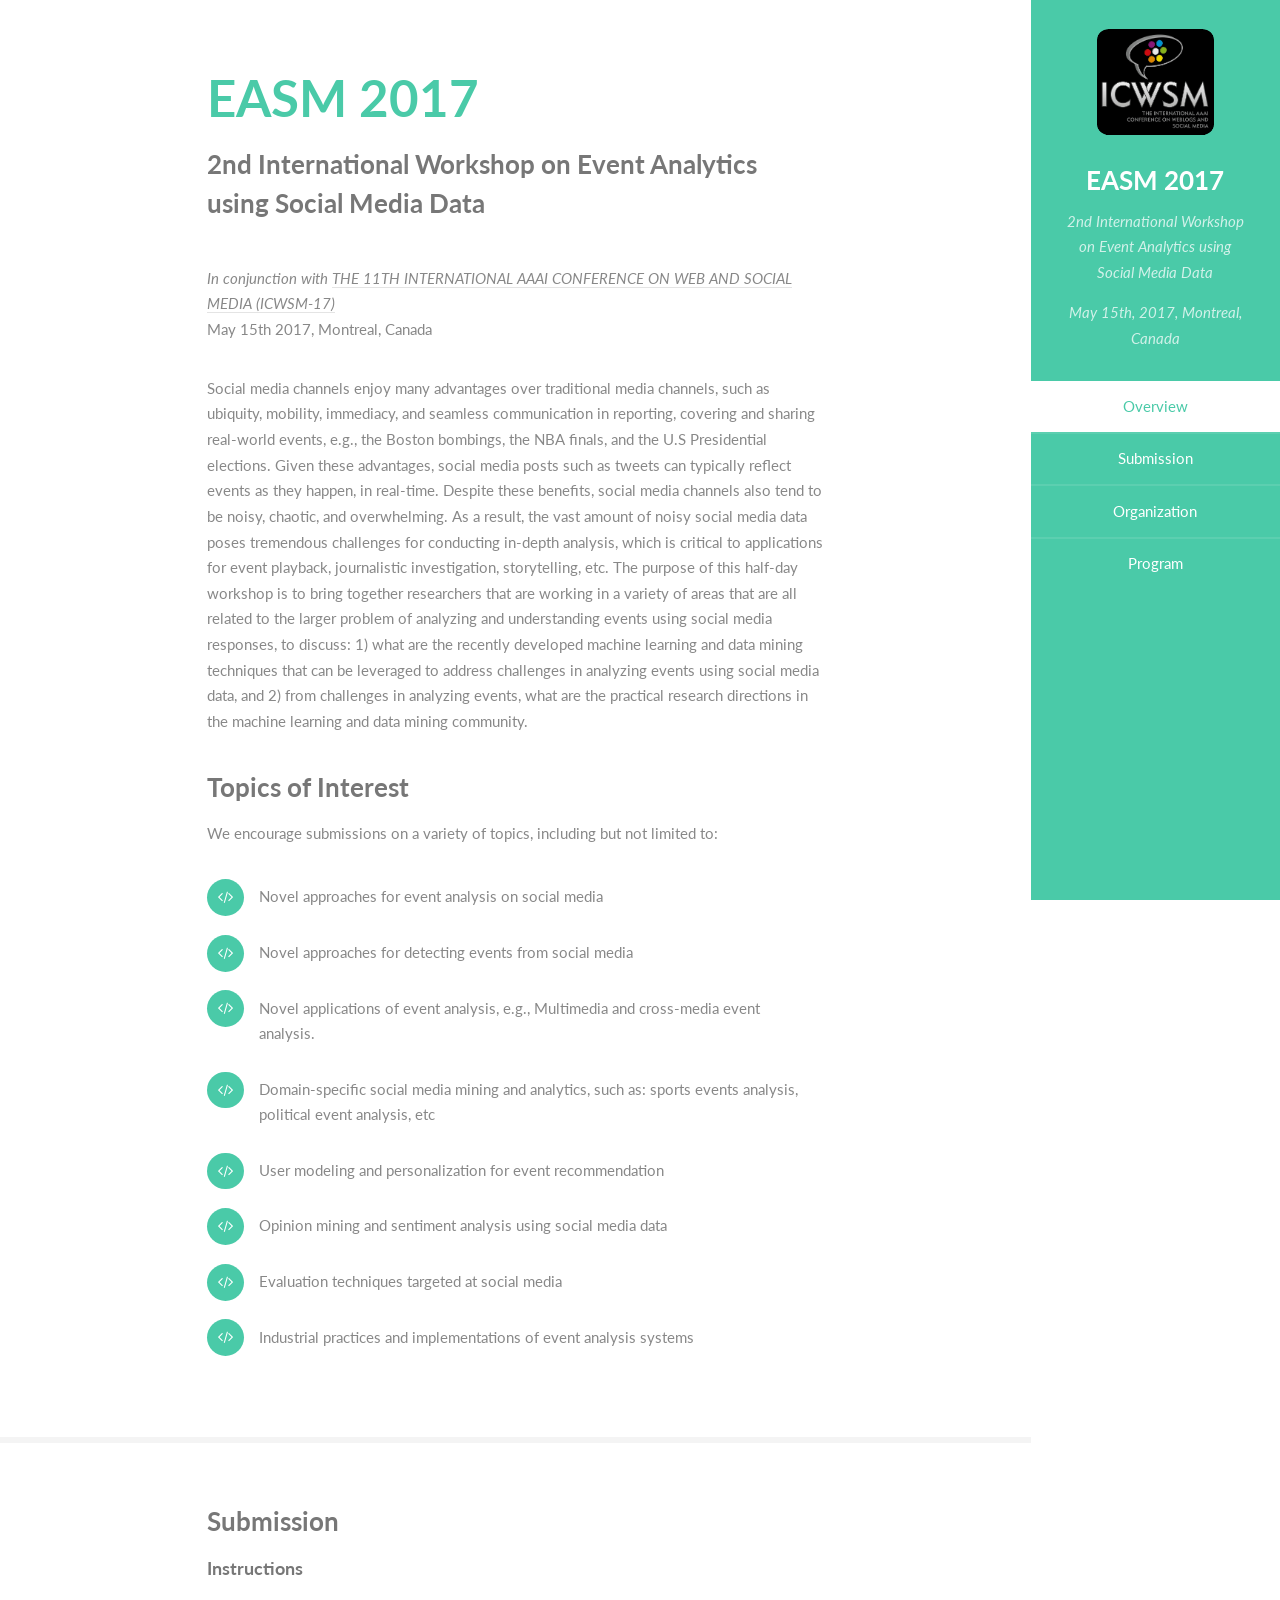
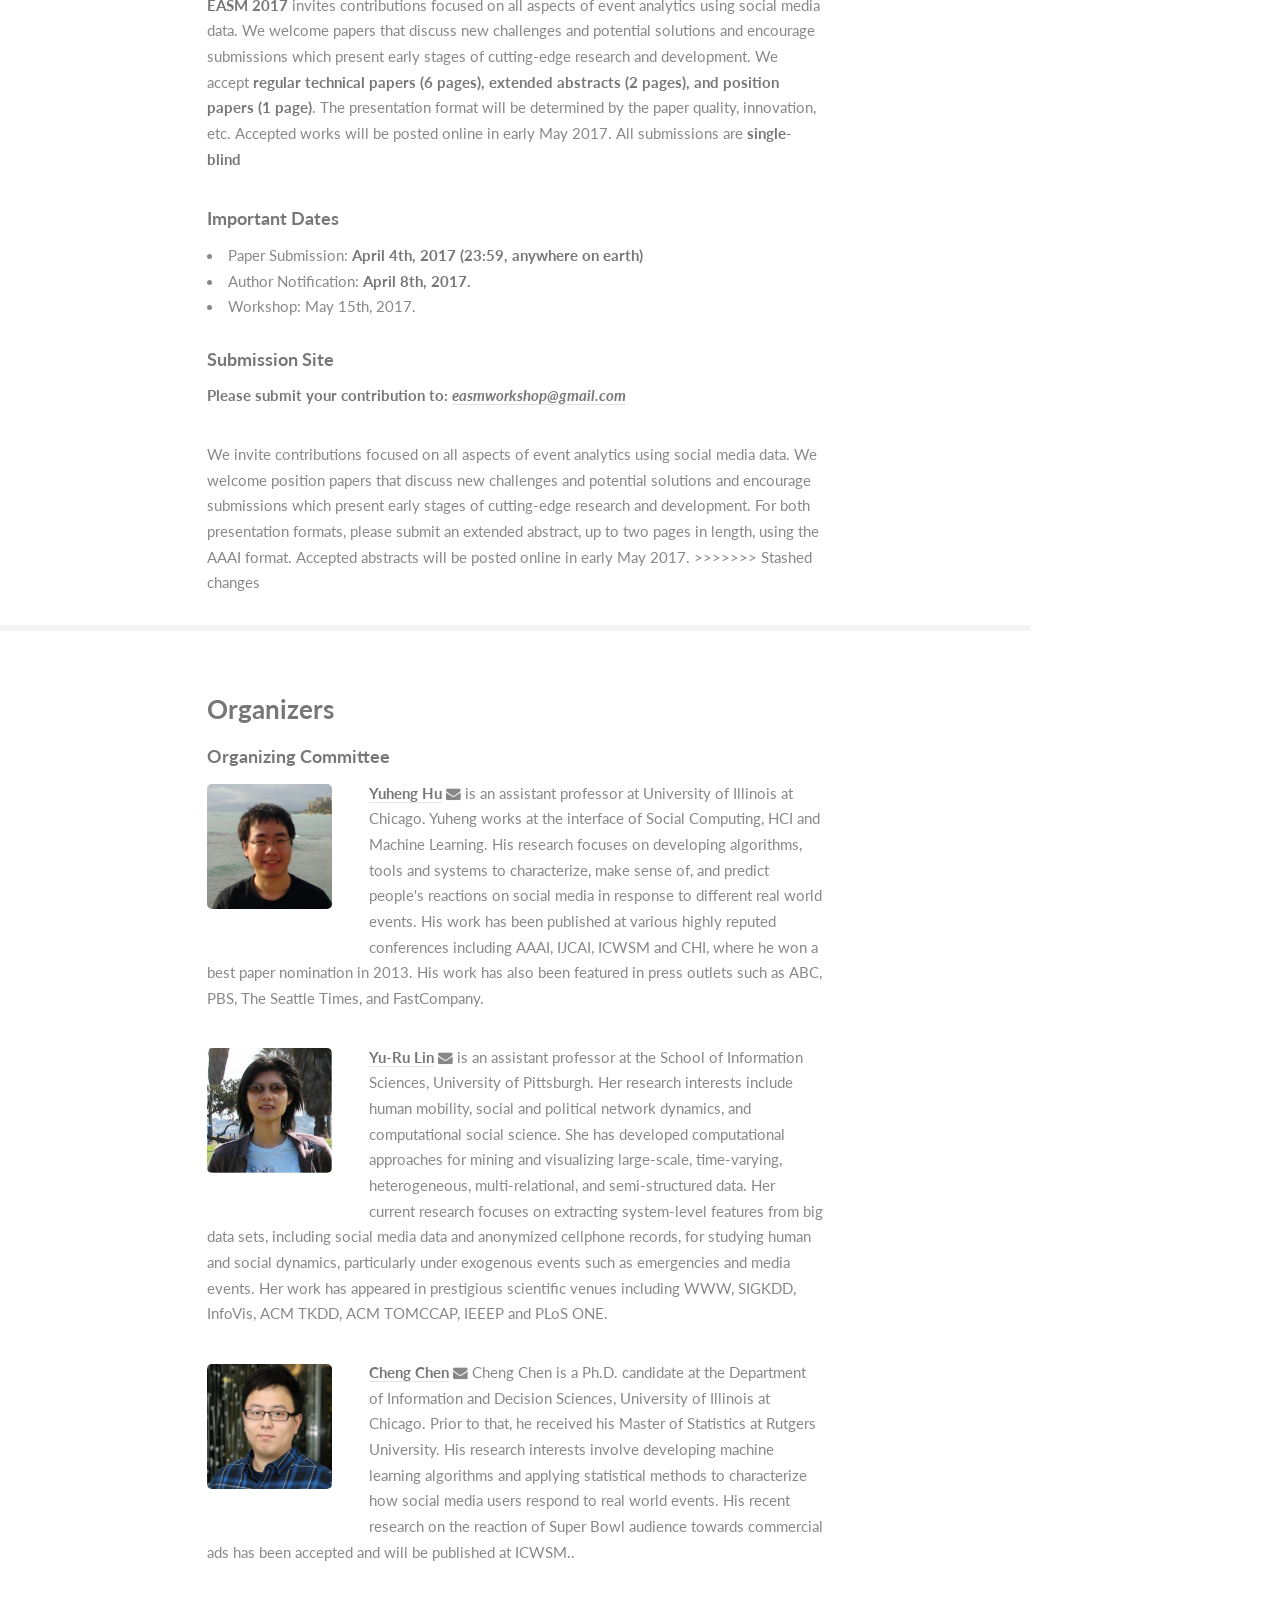
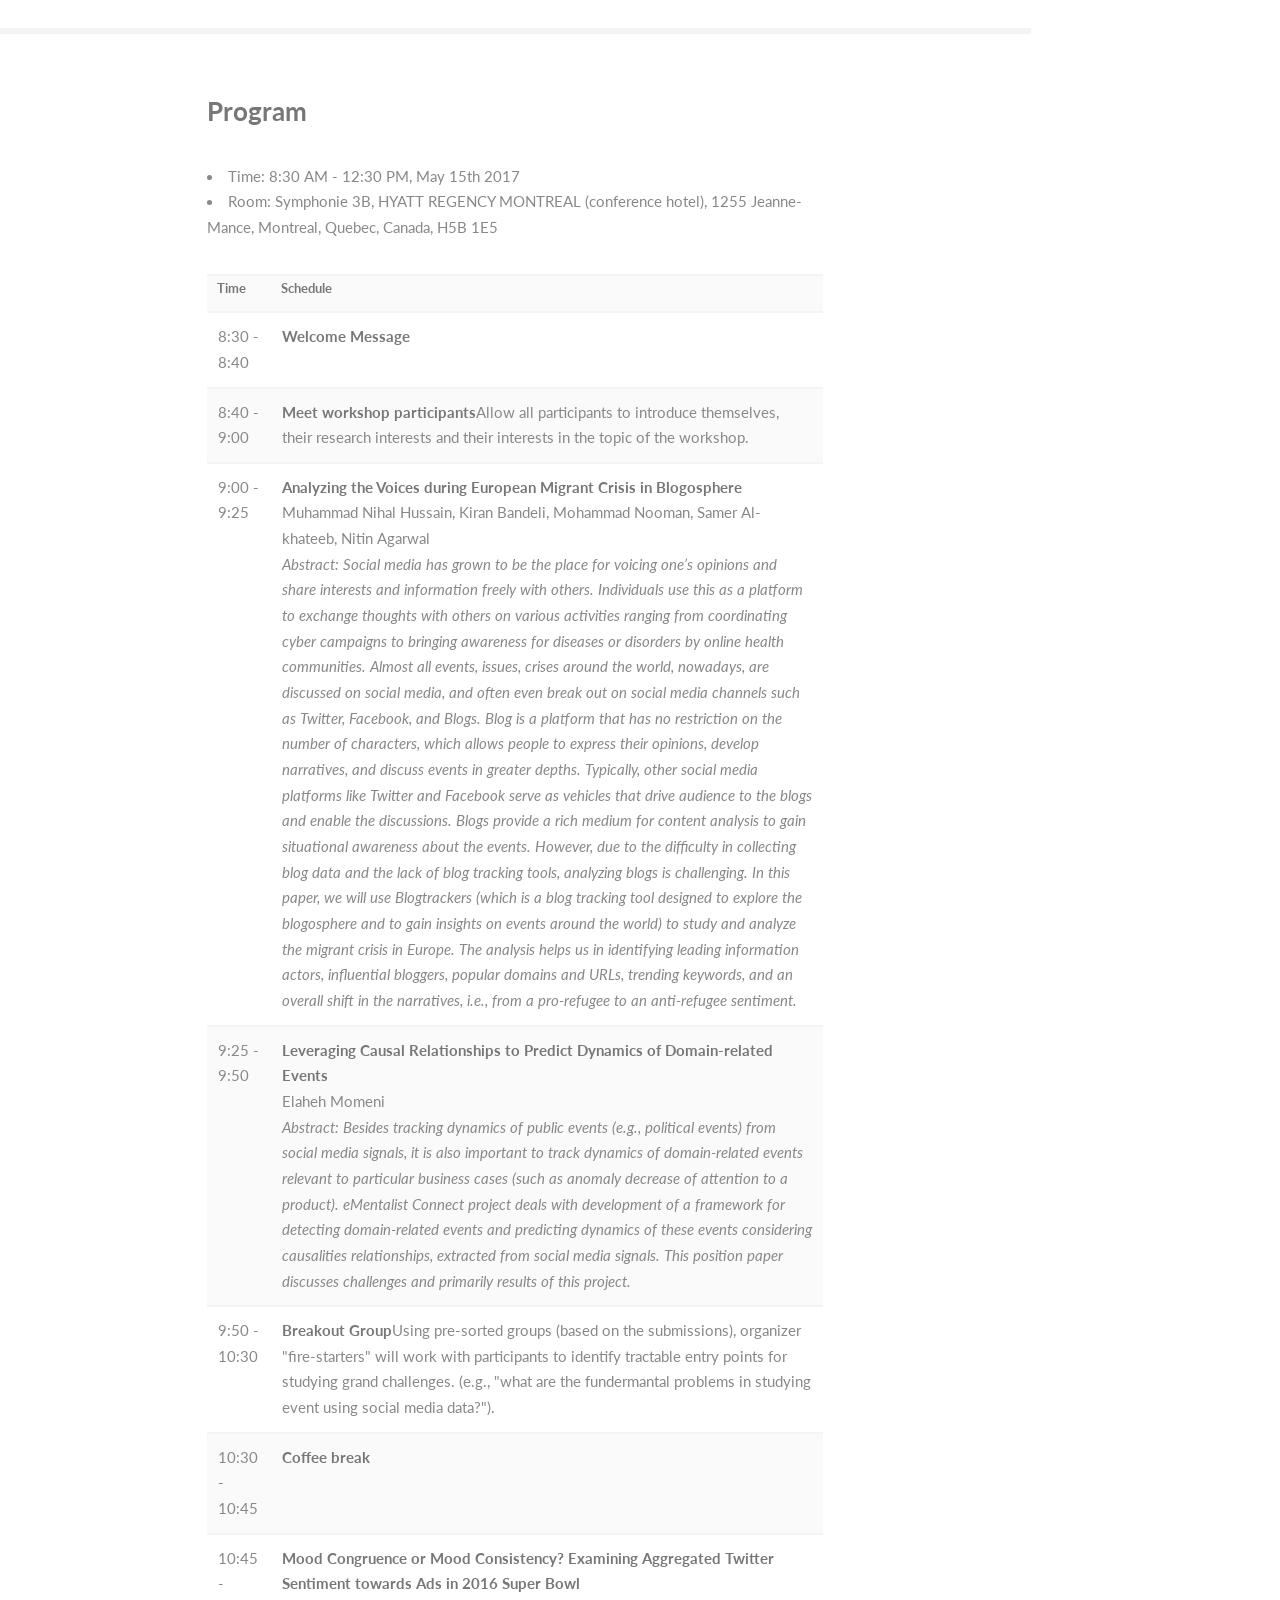
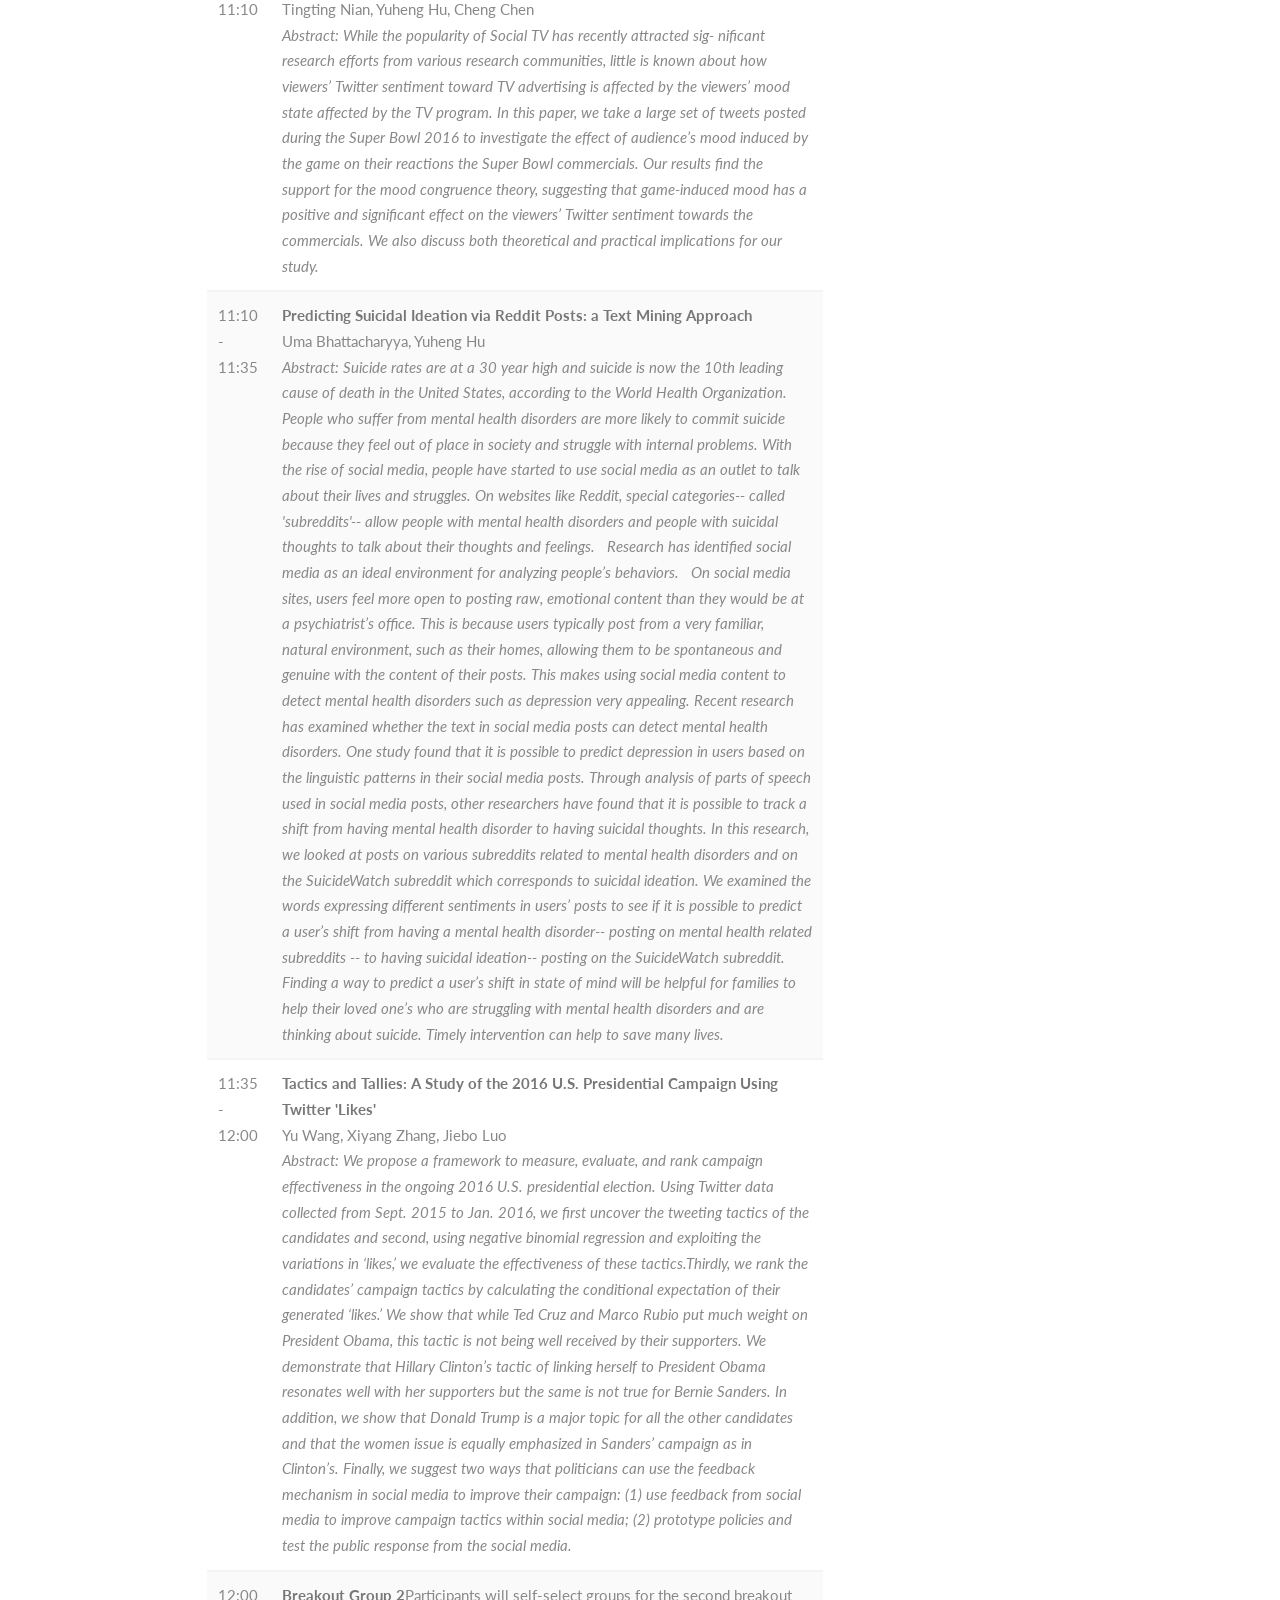
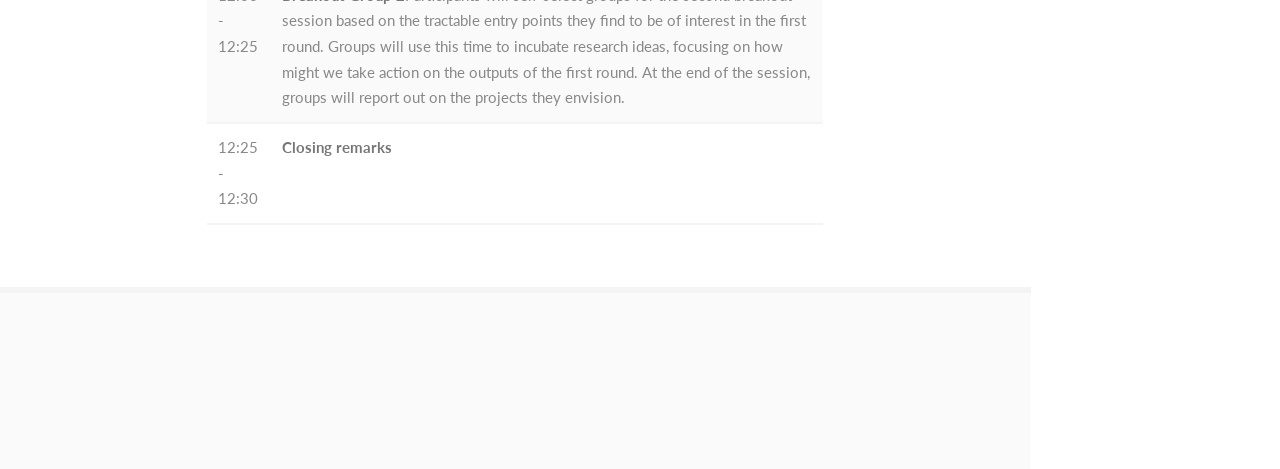
==== commit aac67476: "f" ====
--- a/index.html
+++ b/index.html
@@ -107,7 +107,7 @@
 								<h4>Organizing Committee</h4>
 								<p><span class="image left"><img src="images/yh.jpg" alt="yh" height="125" width="125"></span>
 								<a href="http://yuhenghu.com" target="blank"><b>Yuheng Hu</b></a>
-								<a href="mailto:yuhenghu@gmail.com" class="icon fa-envelope" target="blank"><span class="label">Email</span></a> is an assistant professor at University of Illinois at Chicago. Yuheng works at the interface of Social Computing, HCI and Machine Learning. His research focuses on developing algorithms, tools and systems to characterize, make sense of, and predict people's reactions on social media in response to different real world events. His work has been published at various highly reputed conferences including AAAI, IJCAI, ICWSM and CHI, where he won a best paper nomination in 2013. His work has also been featured in press outlets such as ABC, PBS, The Seattle Times, and FastCompany. </p>
+								<a href="mailto:yuhenghu@gmail.com" class="icon fa-envelope" target="blank"><span class="label">Email</span></a> is an assistant professor at University of Illinois at Chicago. Yuheng works at the interface of Social Computing, HCI and Machine Learning. His research focuses on developing algorithms, tools and systems to characterize, make sense of, and predict people's reactions on social media in response to different real world events. His work has been published at various highly reputed conferences including AAAI, IJCAI, ICWSM and CHI, where he won a best paper nomination in 2013. His work has also been featured in press outlets such as ABC, PBS, The Seattle Times, and FastCompany. </p> 
 
 								<p><span class="image left"><img src="images/yr.jpg" alt="yr" height="125" width="125"></span>
 								<a href="http://www.yurulin.com/" target="blank"><b>Yu-Ru Lin</b></a>
@@ -123,7 +123,7 @@
 							<div class="container">
 								<h3>Program</h3>
 								<p>
-								<li>Time: 8:30 AM - 12:30 PM, November 14 (Saturday), 2015</li>
+								<li>Time: 8:30 AM - 12:30 PM, May 15th 2017</li>
  								<li>Room: Symphonie 3B, HYATT REGENCY MONTREAL (conference hotel), 1255 Jeanne-Mance, Montreal, Quebec, Canada, H5B 1E5</li>
 								</p>
 
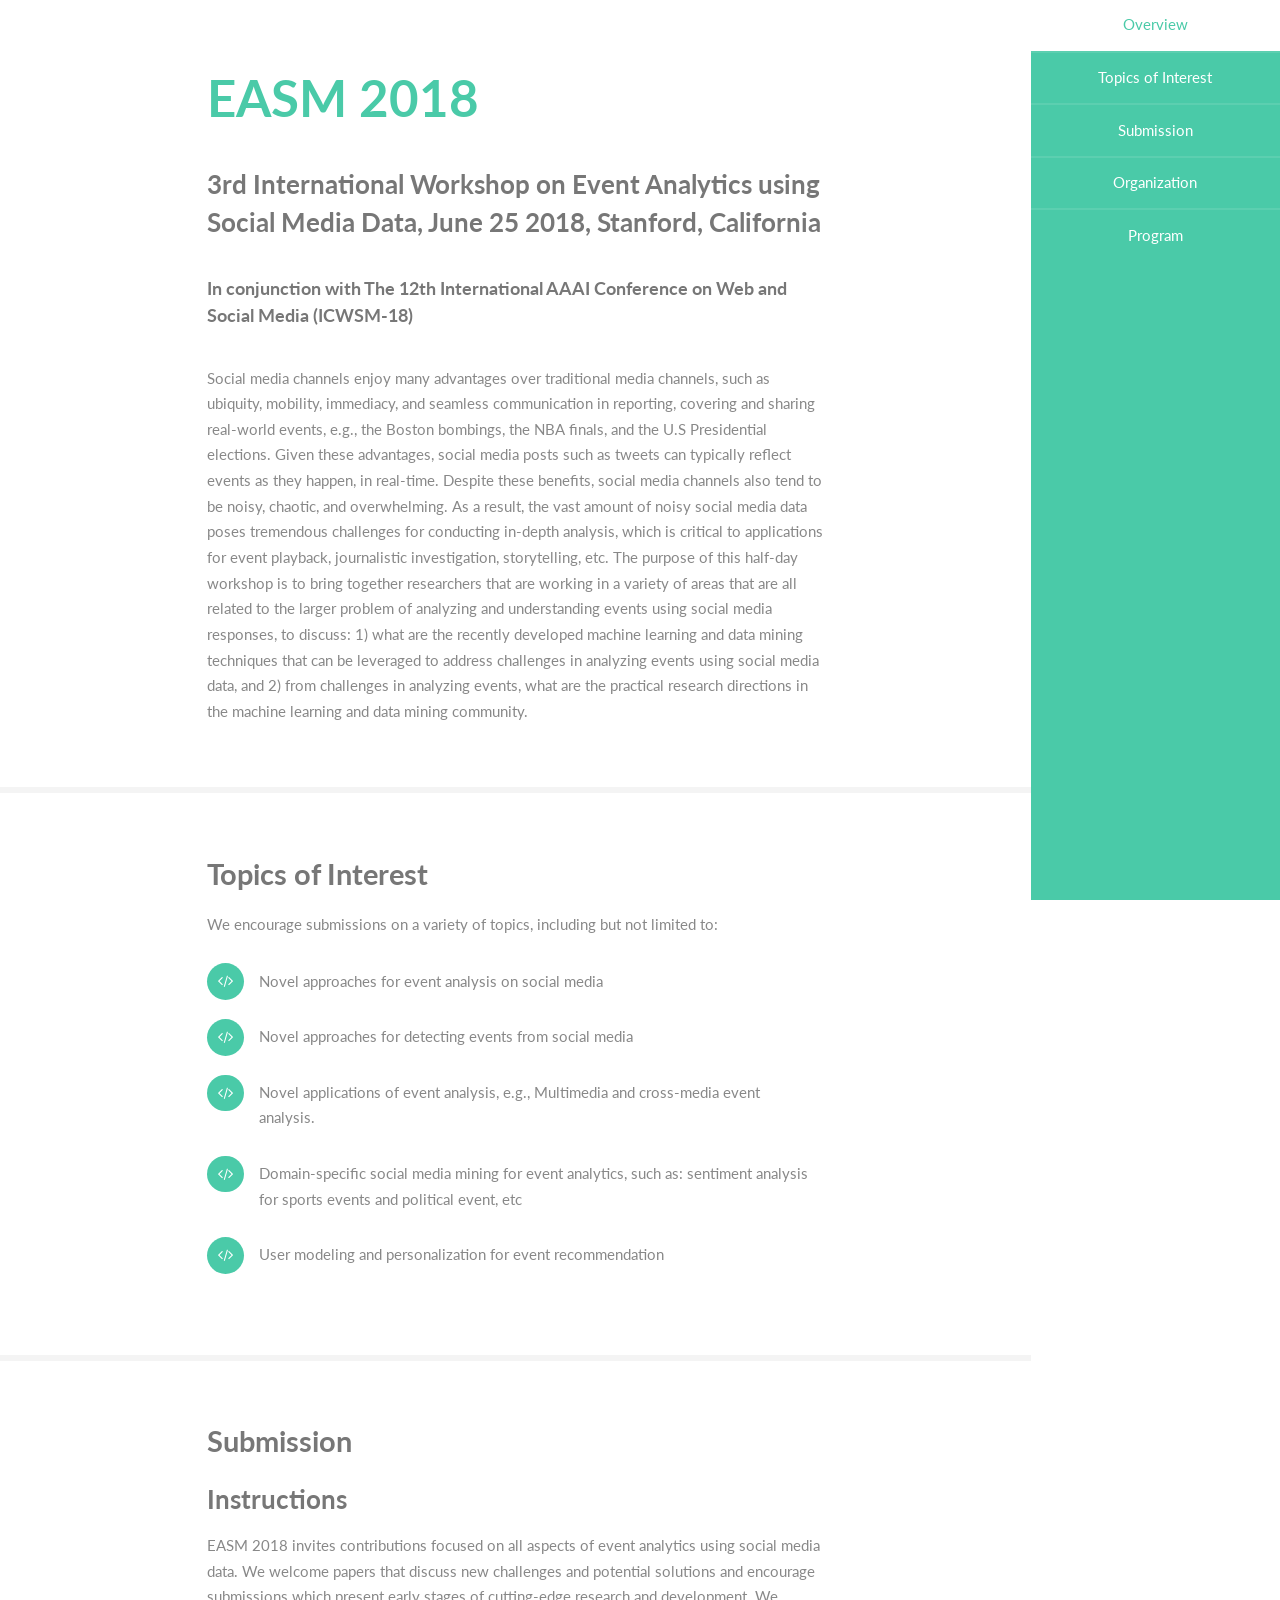
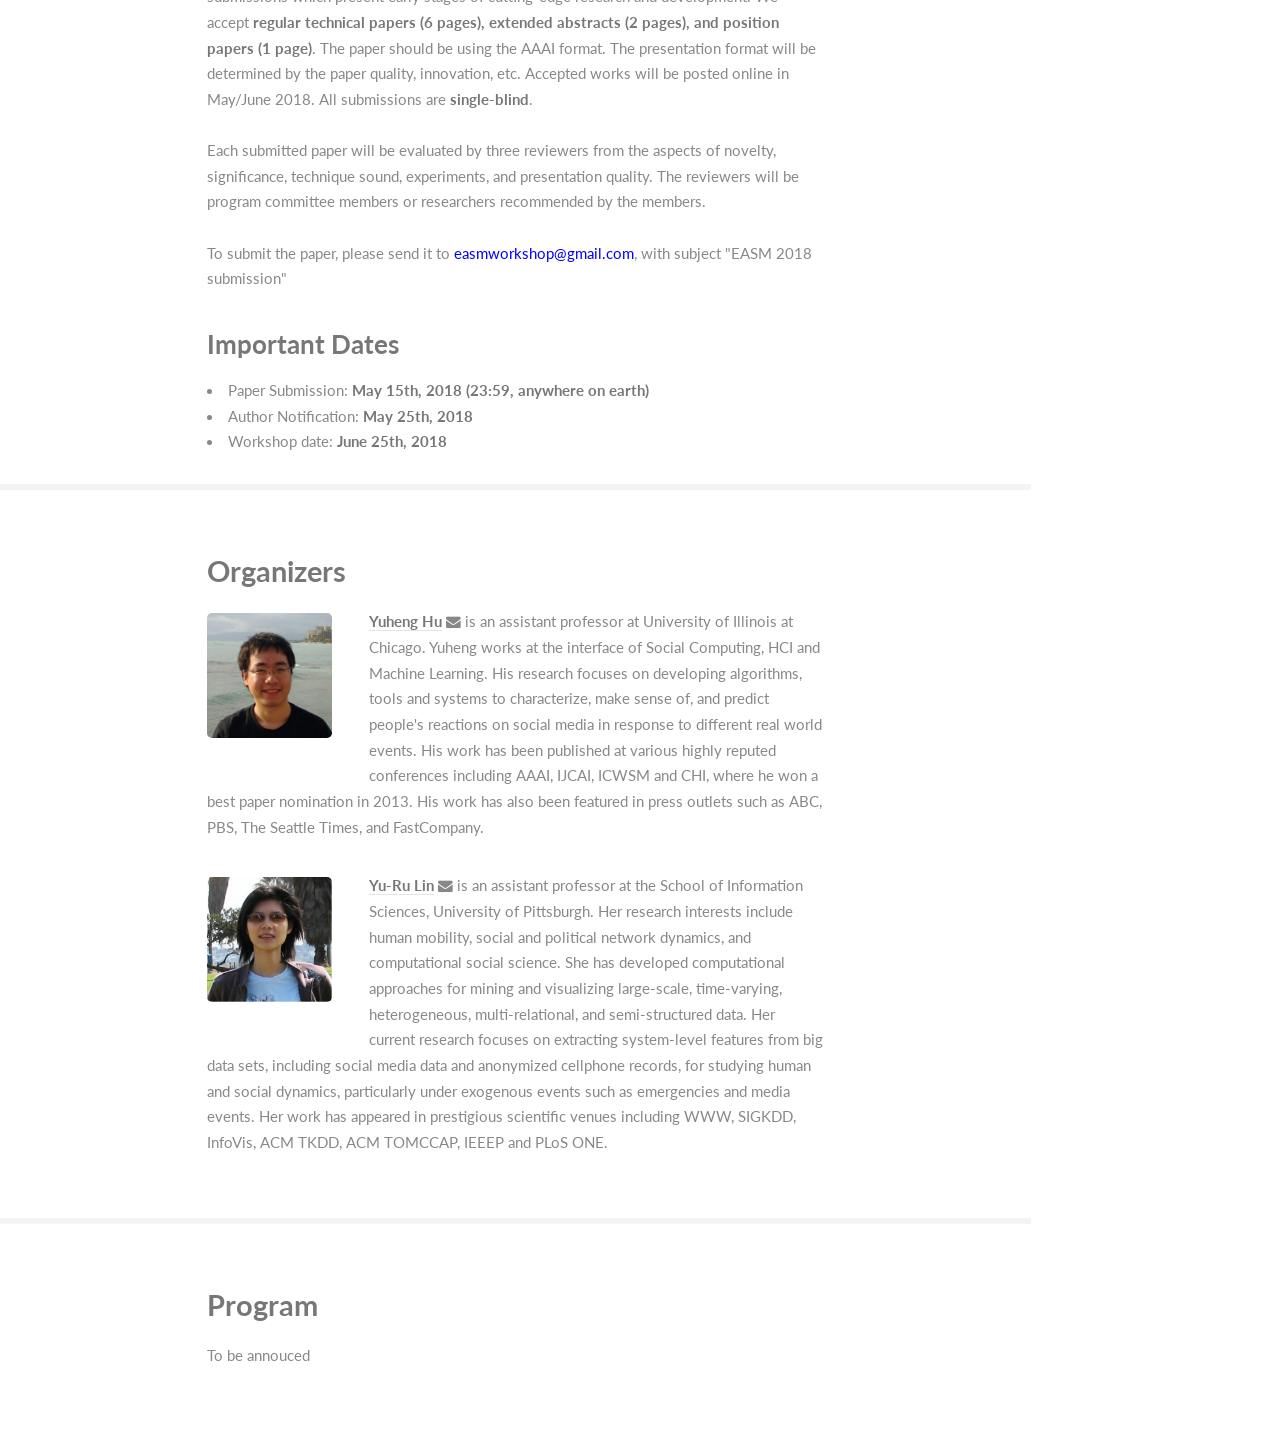
==== commit d22d5b7a: "up" ====
--- a/index.html
+++ b/index.html
@@ -1,7 +1,7 @@
 <!DOCTYPE HTML>
 <html>
 	<head>
-		<title>EASM 2017: 2nd International Workshop on Event Analytics using Social Media Data</title>
+		<title>EASM 2018: 3rd International Workshop on Event Analytics using Social Media Data</title>
 		<meta http-equiv="content-type" content="text/html; charset=utf-8" />
 		<meta name="description" content="" />
 		<meta name="keywords" content="" />
@@ -24,15 +24,16 @@
 
 			<!-- Header -->
 				<section id="header" class="skel-layers-fixed">
-					<header>
+					<!-- <header>
 						<span class="image avatar"><img src="images/icwsm.jpg" alt="" /></span>
-						<h1 id="logo"><a href="#">EASM 2017</a></h1>
-						<p>2nd International Workshop on Event Analytics using Social Media Data</p>
-						<p>May 15th, 2017, Montreal, Canada
-					</header>
+						<h1 id="logo"><a href="#">EASM 2018</a></h1>
+						<p>3rd International Workshop on Event Analytics using Social Media Data</p>
+						<p>June 25th, Stanford, California
+					</header> -->
 					<nav id="nav">
 						<ul>
 							<li><a href="#one" class="active">Overview</a></li>
+							<li><a href="#toic" class="active">Topics of Interest</a></li>
 							<li><a href="#two">Submission</a></li>
 							<li><a href="#three">Organization</a></li>
 							<li><a href="#four">Program</a></li>
@@ -48,124 +49,76 @@
 					<!-- One -->
 						<section id="one">
 							<div class="container">
-								<header class="major">
-									<h2>EASM 2017</h2>
-									<p>2nd International Workshop on Event Analytics using Social Media Data<br />
+								<header class="major">								
+									<h2>EASM 2018</h2>
 								</header>
-								<p><i>In conjunction with <a href="http://www.icwsm.org/2017/index.php">THE 11TH INTERNATIONAL AAAI CONFERENCE ON WEB AND SOCIAL MEDIA (ICWSM-17) </a> </i> <br />
-									May 15th 2017, Montreal, Canada</p>
+								<h3>3rd International Workshop on Event Analytics using Social Media Data, June 25 2018, Stanford, California</h3></p>								
+
+								<h4>In conjunction with <a href="http://www.icwsm.org/2018/index.php">The 12th International AAAI Conference on Web and Social Media (ICWSM-18) </a></h4><br/>
+
 								<p>Social media channels enjoy many advantages over traditional media channels, such as ubiquity, mobility, immediacy, and seamless communication in reporting, covering and sharing real-world events, e.g., the Boston bombings, the NBA finals, and the U.S Presidential elections. Given these advantages, social media posts such as tweets can typically reflect events as they happen, in real-time. Despite these benefits, social media channels also tend to be noisy, chaotic, and overwhelming. As a result, the vast amount of noisy social media data poses tremendous challenges for conducting in-depth analysis, which is critical to applications for event playback, journalistic investigation, storytelling, etc. 
 
 								The purpose of this half-day workshop is to bring together researchers that are working in a variety of areas that are all related to the larger problem of analyzing and understanding events using social media responses, to discuss: 1) what are the recently developed machine learning and data mining techniques that can be leveraged to address challenges in analyzing events using social media data, and 2) from challenges in analyzing events, what are the practical research directions in the machine learning and data mining community. 
-							</p>
-							<h3>Topics of Interest</h3>
-								<p>We encourage submissions on a variety of topics, including but not limited to:</p>
+								</p>
+						</div>
+					</section>
+
+					<section id="toic">
+						<div class="container">
+							<h2>Topics of Interest</h2>
+								We encourage submissions on a variety of topics, including but not limited to: </br></br>
 								<ul class="feature-icons2">
 									<li class="fa-code">Novel approaches for event analysis on social media</li>
 									<li class="fa-code">Novel approaches for detecting events from social media</li>
-									<li class="fa-code"> Novel applications of event analysis, e.g., Multimedia and cross-media event analysis.
-									<li class="fa-code"> Domain-specific social media mining and analytics, such as: sports events analysis, political event analysis, etc</li>
-									<li class="fa-code"> User modeling and personalization for event recommendation</li>
-									<li class="fa-code"> Opinion mining and sentiment analysis using social media data</li>
-									<li class="fa-code"> Evaluation techniques targeted at social media</li>
-									<li class="fa-code"> Industrial practices and implementations of event analysis systems</li>
+									<li class="fa-code">Novel applications of event analysis, e.g., Multimedia and cross-media event analysis.
+									<li class="fa-code">Domain-specific social media mining for event analytics, such as: sentiment analysis for sports events and political event, etc</li>
+									<li class="fa-code">User modeling and personalization for event recommendation</li>
 								</ul>
-							</div>
-
-						</section>
+						</div>
+				</section>
 
 					<!-- Two -->				
-						<section id="two">
-							<div class="container">
-								<h3>Submission</h3>
-								<h4>Instructions</h4>
-								<p><b>EASM 2017</b> invites contributions focused on all aspects of event analytics using social media data. We welcome papers that discuss new challenges and potential solutions and encourage submissions which present early stages of cutting-edge research and development. We accept <b>regular technical papers (6 pages), extended abstracts (2 pages), and position papers (1 page)</b>. The presentation format will be determined by the paper quality, innovation, etc. Accepted works will be posted online in early May 2017. All submissions are <b>single-blind</b></p>
+				<section id="two">
+					<div class="container">
+						<h2>Submission</h2>
+						<h3>Instructions</h3>
+						<p>EASM 2018 invites contributions focused on all aspects of event analytics using social media data. We welcome papers that discuss new challenges and potential solutions and encourage submissions which present early stages of cutting-edge research and development. We accept <b>regular technical papers (6 pages), extended abstracts (2 pages), and position papers (1 page)</b>. The paper should be using the AAAI format. The presentation format will be determined by the paper quality, innovation, etc. Accepted works will be posted online in May/June 2018. All submissions are <b>single-blind</b>.</br></br>
 
-								<h4>Important Dates</h4>
-								<li>Paper Submission: <b>April 4th, 2017 (23:59, anywhere on earth)</b></li>
-								<li>Author Notification: <b>April 8th, 2017.</b></li>
-								<li>Workshop: May 15th, 2017.</li>
+						Each submitted paper will be evaluated by three reviewers from the aspects of novelty, significance, technique sound, experiments, and presentation quality. The reviewers will be program committee members or researchers recommended by the members.</br></br>
 
+						To submit the paper, please send it to <font color='blue'>easmworkshop@gmail.com</font>, with subject "EASM 2018 submission"</p>
 
-							</br>
-								<h4>Submission Site </h4>
-								<p><b>Please submit your contribution to: <a href='mailto: easmworkshop@gmail.com'><i>easmworkshop@gmail.com</i></a></b></p>
-								 
-									We invite contributions focused on all aspects of event analytics using social media data. We welcome position papers that discuss new challenges and potential solutions and encourage submissions which present early stages of cutting-edge research and development.
+						<h3>Important Dates</h3>
+						<li>Paper Submission: <b>May 15th, 2018 (23:59, anywhere on earth)</b></li>
+						<li>Author Notification: <b>May 25th, 2018</b></li>
+						<li>Workshop date: <b>June 25th, 2018</b></li>
 
-									For both presentation formats, please submit an extended abstract, up to two pages in length, using the AAAI format. Accepted abstracts will be posted online in early May 2017.
-
-
->>>>>>> Stashed changes
-							</div>
-						</section>
+					</div>
+				</section>
 
 					<!-- Four -->
 						<section id="three">
 							<div class="container">
-								<h3>Organizers</h3>
-								<h4>Organizing Committee</h4>
+								<h2>Organizers</h2>
 								<p><span class="image left"><img src="images/yh.jpg" alt="yh" height="125" width="125"></span>
 								<a href="http://yuhenghu.com" target="blank"><b>Yuheng Hu</b></a>
-								<a href="mailto:yuhenghu@gmail.com" class="icon fa-envelope" target="blank"><span class="label">Email</span></a> is an assistant professor at University of Illinois at Chicago. Yuheng works at the interface of Social Computing, HCI and Machine Learning. His research focuses on developing algorithms, tools and systems to characterize, make sense of, and predict people's reactions on social media in response to different real world events. His work has been published at various highly reputed conferences including AAAI, IJCAI, ICWSM and CHI, where he won a best paper nomination in 2013. His work has also been featured in press outlets such as ABC, PBS, The Seattle Times, and FastCompany. </p> 
+								<a href="mailto:yuhenghu@uic.edu" class="icon fa-envelope" target="blank"><span class="label">Email</span></a> is an assistant professor at University of Illinois at Chicago. Yuheng works at the interface of Social Computing, HCI and Machine Learning. His research focuses on developing algorithms, tools and systems to characterize, make sense of, and predict people's reactions on social media in response to different real world events. His work has been published at various highly reputed conferences including AAAI, IJCAI, ICWSM and CHI, where he won a best paper nomination in 2013. His work has also been featured in press outlets such as ABC, PBS, The Seattle Times, and FastCompany. </p> 
 
 								<p><span class="image left"><img src="images/yr.jpg" alt="yr" height="125" width="125"></span>
 								<a href="http://www.yurulin.com/" target="blank"><b>Yu-Ru Lin</b></a>
 								<a href="mailto:yurulin@pitt.edu" class="icon fa-envelope" target="blank"><span class="label">Email</span></a> is an assistant professor at the School of Information Sciences, University of Pittsburgh. Her research interests include human mobility, social and political network dynamics, and computational social science. She has developed computational approaches for mining and visualizing large-scale, time-varying, heterogeneous, multi-relational, and semi-structured data. Her current research focuses on extracting system-level features from big data sets, including social media data and anonymized cellphone records, for studying human and social dynamics, particularly under exogenous events such as emergencies and media events. Her work has appeared in prestigious scientific venues including WWW, SIGKDD, InfoVis, ACM TKDD, ACM TOMCCAP, IEEEP and PLoS ONE.</p>
-
-								<p><span class="image left"><img src="images/cc.png" alt="yr" height="125" width="125"></span>
-								<a href="" target="blank"><b>Cheng Chen</b></a>
-								<a href="mailto:cchen224@uic.edu" class="icon fa-envelope" target="blank"><span class="label">Email</span></a> Cheng Chen is a Ph.D. candidate at the Department of Information and Decision Sciences, University of Illinois at Chicago. Prior to that, he received his Master of Statistics at Rutgers University. His research interests involve developing machine learning algorithms and applying statistical methods to characterize how social media users respond to real world events. His recent research on the reaction of Super Bowl audience towards commercial ads has been accepted and will be published at ICWSM..</p>
+							
 							</div>
 						</section>
 
 						<section id="four">
 							<div class="container">
-								<h3>Program</h3>
+								<h2>Program</h2>
 								<p>
-								<li>Time: 8:30 AM - 12:30 PM, May 15th 2017</li>
- 								<li>Room: Symphonie 3B, HYATT REGENCY MONTREAL (conference hotel), 1255 Jeanne-Mance, Montreal, Quebec, Canada, H5B 1E5</li>
+									To be annouced
 								</p>
-
-								<table style="width:100%">
-								  <tr>
-								    <th>Time</th>
-								    <th>Schedule</th> 
-								  </tr>
-
-								  <tr><td>8:30 - 8:40</td> 
-									<td><B>Welcome Message</B></td></tr>
-								  <tr><td>8:40 - 9:00</td> 
-									<td><B>Meet workshop participants</B>Allow all participants to introduce themselves, their research interests and their interests in the topic of the workshop.</td></tr>
-								  <tr><td>9:00 - 9:25</td>
-									<td><B>Analyzing the Voices during European Migrant Crisis in Blogosphere</B><br>Muhammad Nihal Hussain, Kiran Bandeli, Mohammad Nooman, Samer Al-khateeb, Nitin Agarwal<br><i>Abstract: Social media has grown to be the place for voicing one’s opinions and share interests and information freely with others. Individuals use this as a platform to exchange thoughts with others on various activities ranging from coordinating cyber campaigns to bringing awareness for diseases or disorders by online health communities. Almost all events, issues, crises around the world, nowadays, are discussed on social media, and often even break out on social media channels such as Twitter, Facebook, and Blogs. Blog is a platform that has no restriction on the number of characters, which allows people to express their opinions, develop narratives, and discuss events in greater depths. Typically, other social media platforms like Twitter and Facebook serve as vehicles that drive audience to the blogs and enable the discussions. Blogs provide a rich medium for content analysis to gain situational awareness about the events. However, due to the difficulty in collecting blog data and the lack of blog tracking tools, analyzing blogs is challenging. In this paper, we will use Blogtrackers (which is a blog tracking tool designed to explore the blogosphere and to gain insights on events around the world) to study and analyze the migrant crisis in Europe. The analysis helps us in identifying leading information actors, influential bloggers, popular domains and URLs, trending keywords, and an overall shift in the narratives, i.e., from a pro-refugee to an anti-refugee sentiment.</i></td></tr>
-								<tr><td>9:25 - 9:50</td>
-									<td><B>Leveraging Causal Relationships to Predict Dynamics of Domain-related Events</B><br>Elaheh Momeni <br><i>Abstract: Besides tracking dynamics of public events (e.g., political events) from social media signals, it is also important to track dynamics of domain-related events relevant to particular business cases (such as anomaly decrease of attention to a product). eMentalist Connect project deals with development of a framework for detecting domain-related events and predicting dynamics of these events considering causalities relationships, extracted from social media signals. This position paper discusses challenges and primarily results of this project.</i> </td></tr>
-								 <tr><td>9:50 - 10:30</td>
-									<td><B>Breakout Group</B>Using pre-sorted groups (based on the submissions), organizer "fire-starters" will work with participants to identify tractable entry points for studying grand challenges. (e.g., "what are the fundermantal problems in studying event using social media data?").</td></tr>
-								 <tr><td>10:30 - 10:45</td>
-								 	<td><B>Coffee break</B></td></tr>
-								 <tr><td>10:45 - 11:10</td>
-									<td><B>Mood Congruence or Mood Consistency? Examining Aggregated Twitter Sentiment towards Ads in 2016 Super Bowl</B><br>Tingting Nian, Yuheng Hu, Cheng Chen<br><i>Abstract: While the popularity of Social TV has recently attracted sig- nificant research efforts from various research communities, little is known about how viewers’ Twitter sentiment toward TV advertising is affected by the viewers’ mood state affected by the TV program. In this paper, we take a large set of tweets posted during the Super Bowl 2016 to investigate the effect of audience’s mood induced by the game on their reactions the Super Bowl commercials. Our results find the support for the mood congruence theory, suggesting that game-induced mood has a positive and significant effect on the viewers’ Twitter sentiment towards the commercials. We also discuss both theoretical and practical implications for our study.</i></td></tr>
-								 <tr><td>11:10 - 11:35</td>
-									<td><B>Predicting Suicidal Ideation via Reddit Posts: a Text Mining Approach</B><br>Uma Bhattacharyya, Yuheng Hu<br><i>Abstract: Suicide rates are at a 30 year high and suicide is now the 10th leading cause of death in the United States, according to the World Health Organization. People who suffer from mental health disorders are more likely to commit suicide because they feel out of place in society and struggle with internal problems. With the rise of social media, people have started to use social media as an outlet to talk about their lives and struggles. On websites like Reddit, special categories-- called 'subreddits'-- allow people with mental health disorders and people with suicidal thoughts to talk about their thoughts and feelings.   Research has identified social media as an ideal environment for analyzing people’s behaviors.   On social media sites, users feel more open to posting raw, emotional content than they would be at a psychiatrist’s office. This is because users typically post from a very familiar, natural environment, such as their homes, allowing them to be spontaneous and genuine with the content of their posts. This makes using social media content to detect mental health disorders such as depression very appealing. Recent research has examined whether the text in social media posts can detect mental health disorders. One study found that it is possible to predict depression in users based on the linguistic patterns in their social media posts. Through analysis of parts of speech used in social media posts, other researchers have found that it is possible to track a shift from having mental health disorder to having suicidal thoughts. In this research, we looked at posts on various subreddits related to mental health disorders and on the SuicideWatch subreddit which corresponds to suicidal ideation. We examined the words expressing different sentiments in users’ posts to see if it is possible to predict a user’s shift from having a mental health disorder-- posting on mental health related subreddits -- to having suicidal ideation-- posting on the SuicideWatch subreddit. Finding a way to predict a user’s shift in state of mind will be helpful for families to help their loved one’s who are struggling with mental health disorders and are thinking about suicide. Timely intervention can help to save many lives.</i></td></tr>
-								<tr><td>11:35 - 12:00</td>
-									<td><B>Tactics and Tallies: A Study of the 2016 U.S. Presidential Campaign Using Twitter 'Likes'</B><br>Yu Wang, Xiyang Zhang, Jiebo Luo<br><i>Abstract: We propose a framework to measure, evaluate, and rank campaign effectiveness in the ongoing 2016 U.S. presidential election. Using Twitter data collected from Sept. 2015 to Jan. 2016, we first uncover the tweeting tactics of the candidates and second, using negative binomial regression and exploiting the variations in ‘likes,’ we evaluate the effectiveness of these tactics.Thirdly, we rank the candidates’ campaign tactics by calculating the conditional expectation of their generated ‘likes.’ We show that while Ted Cruz and Marco Rubio put much weight on President Obama, this tactic is not being well received by their supporters. We demonstrate that Hillary Clinton’s tactic of linking herself to President Obama resonates well with her supporters but the same is not true for Bernie Sanders. In addition, we show that Donald Trump is a major topic for all the other candidates and that the women issue is equally emphasized in Sanders’ campaign as in Clinton’s. Finally, we suggest two ways that politicians can use the feedback mechanism in social media to improve their campaign: (1) use feedback from social media to improve campaign tactics within social media; (2) prototype policies and test the public response from the social media.</i></td></tr>
-							<tr><td>12:00 - 12:25</td>
-									<td><B>Breakout Group 2</B>Participants will self-select groups for the second breakout session based on the tractable entry points they find to be of interest in the first round. Groups will use this time to incubate research ideas, focusing on how might we take action on the outputs of the first round. At the end of the session, groups will report out on the projects they envision.</td></tr>
-							<tr><td>12:25 - 12:30</td>
-									<td><B>Closing remarks</B></td></tr>
-							</table>
-							</div>
-						</section>	
+						</section>
 				
-			<!-- Footer -->
-				<section id="footer">
-					<div class="container">
-					
-					</div>
-				</section>
-
 		</div>
 	</body>
 </html>
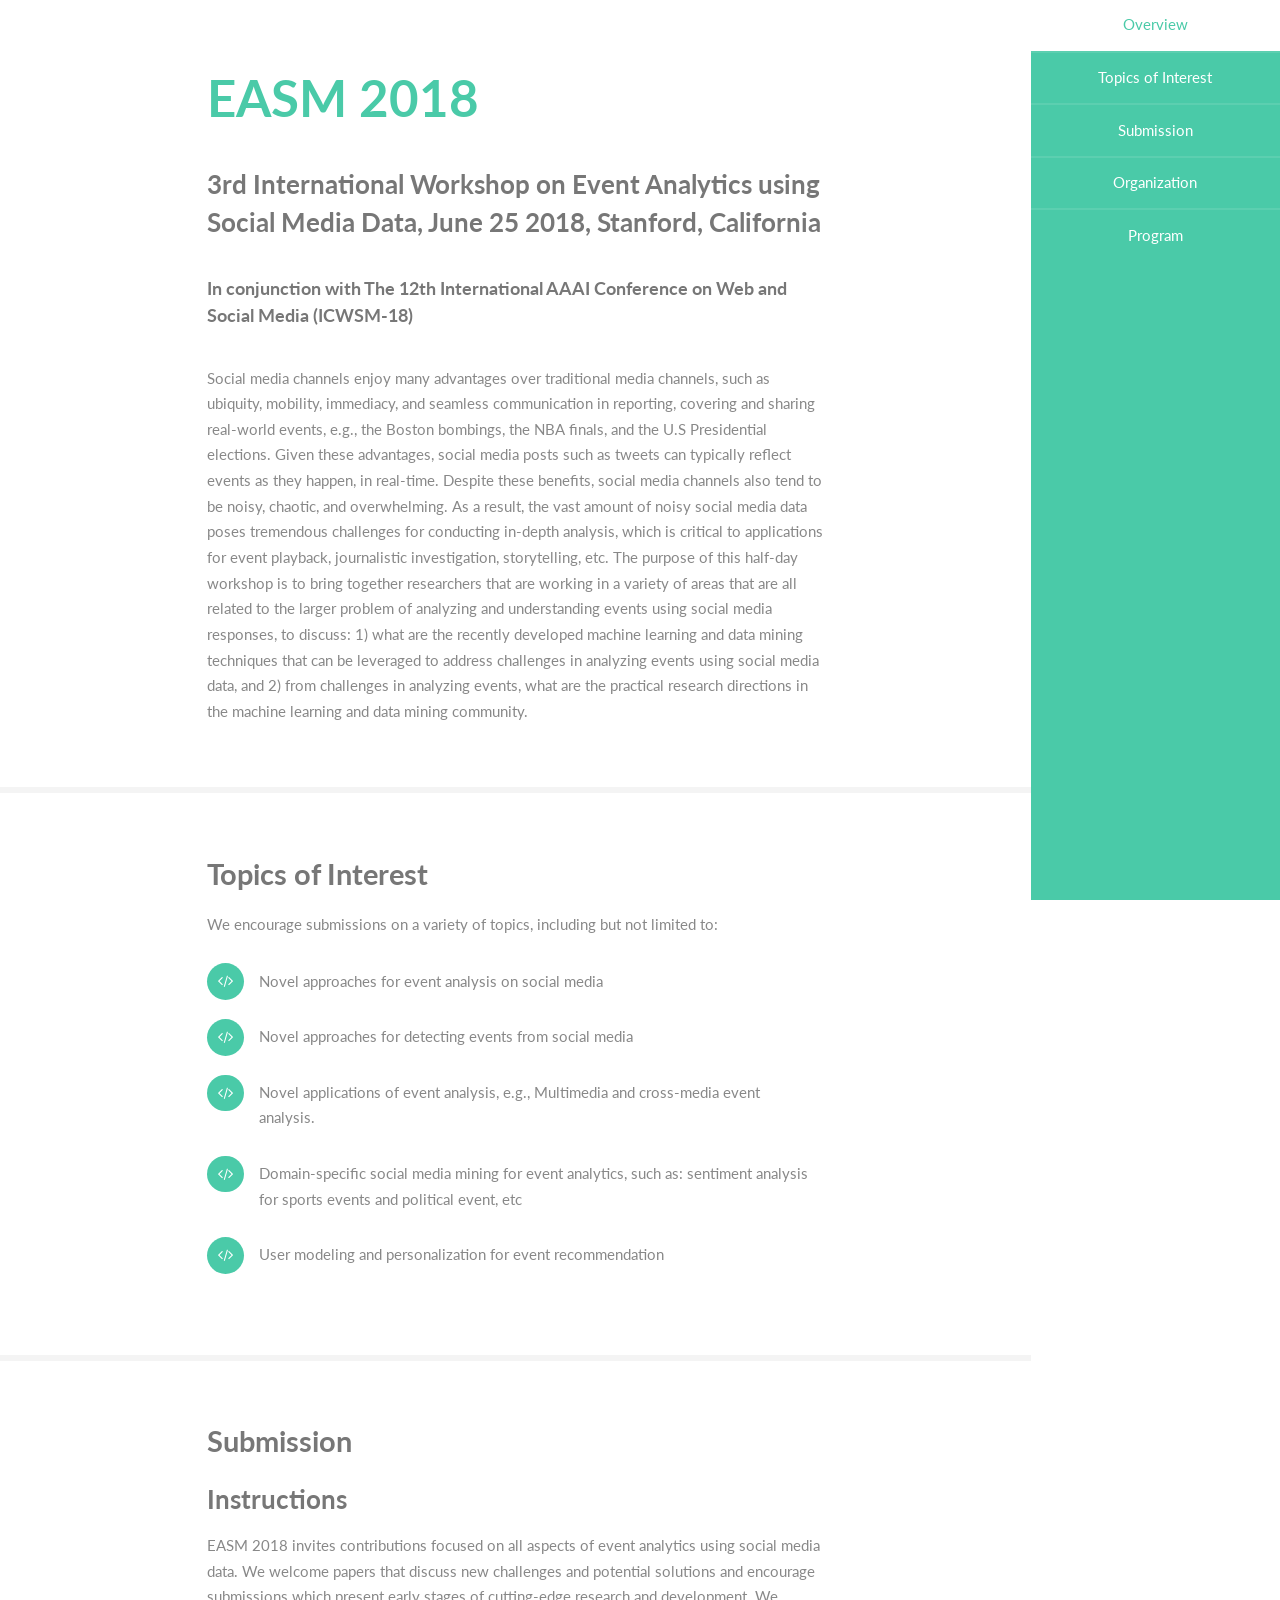
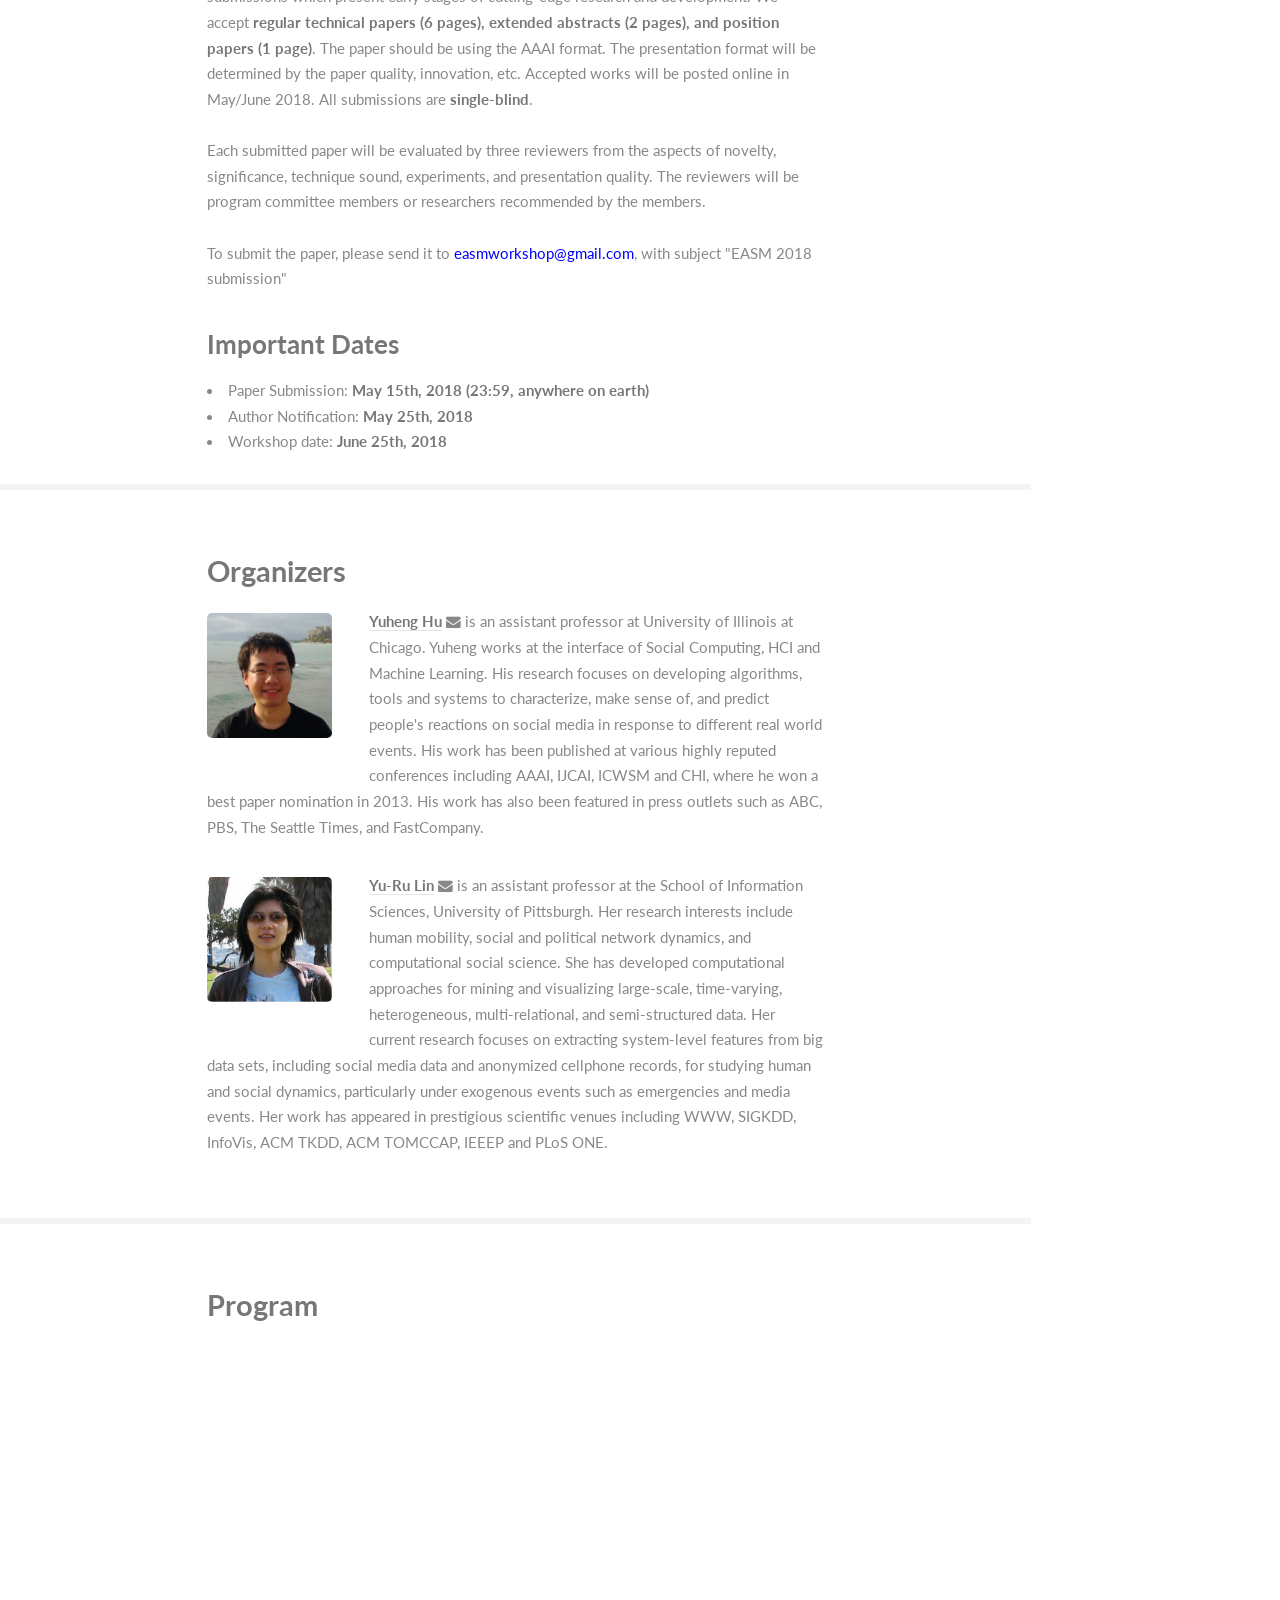
==== commit a8e69add: "ff" ====
--- a/index.html
+++ b/index.html
@@ -115,7 +115,7 @@
 							<div class="container">
 								<h2>Program</h2>
 								<p>
-									To be annouced
+									<iframe src="https://docs.google.com/document/d/e/2PACX-1vQTEmNra4Vi8EG8gnUDVr_m6bnqYsacXD0ORG85fuuiKzdlHCxTFGp-YI_XLK88K8CN9MTAAaZd4ROb/pub?embedded=true" width="640" height="1080"></iframe>
 								</p>
 						</section>
 				
